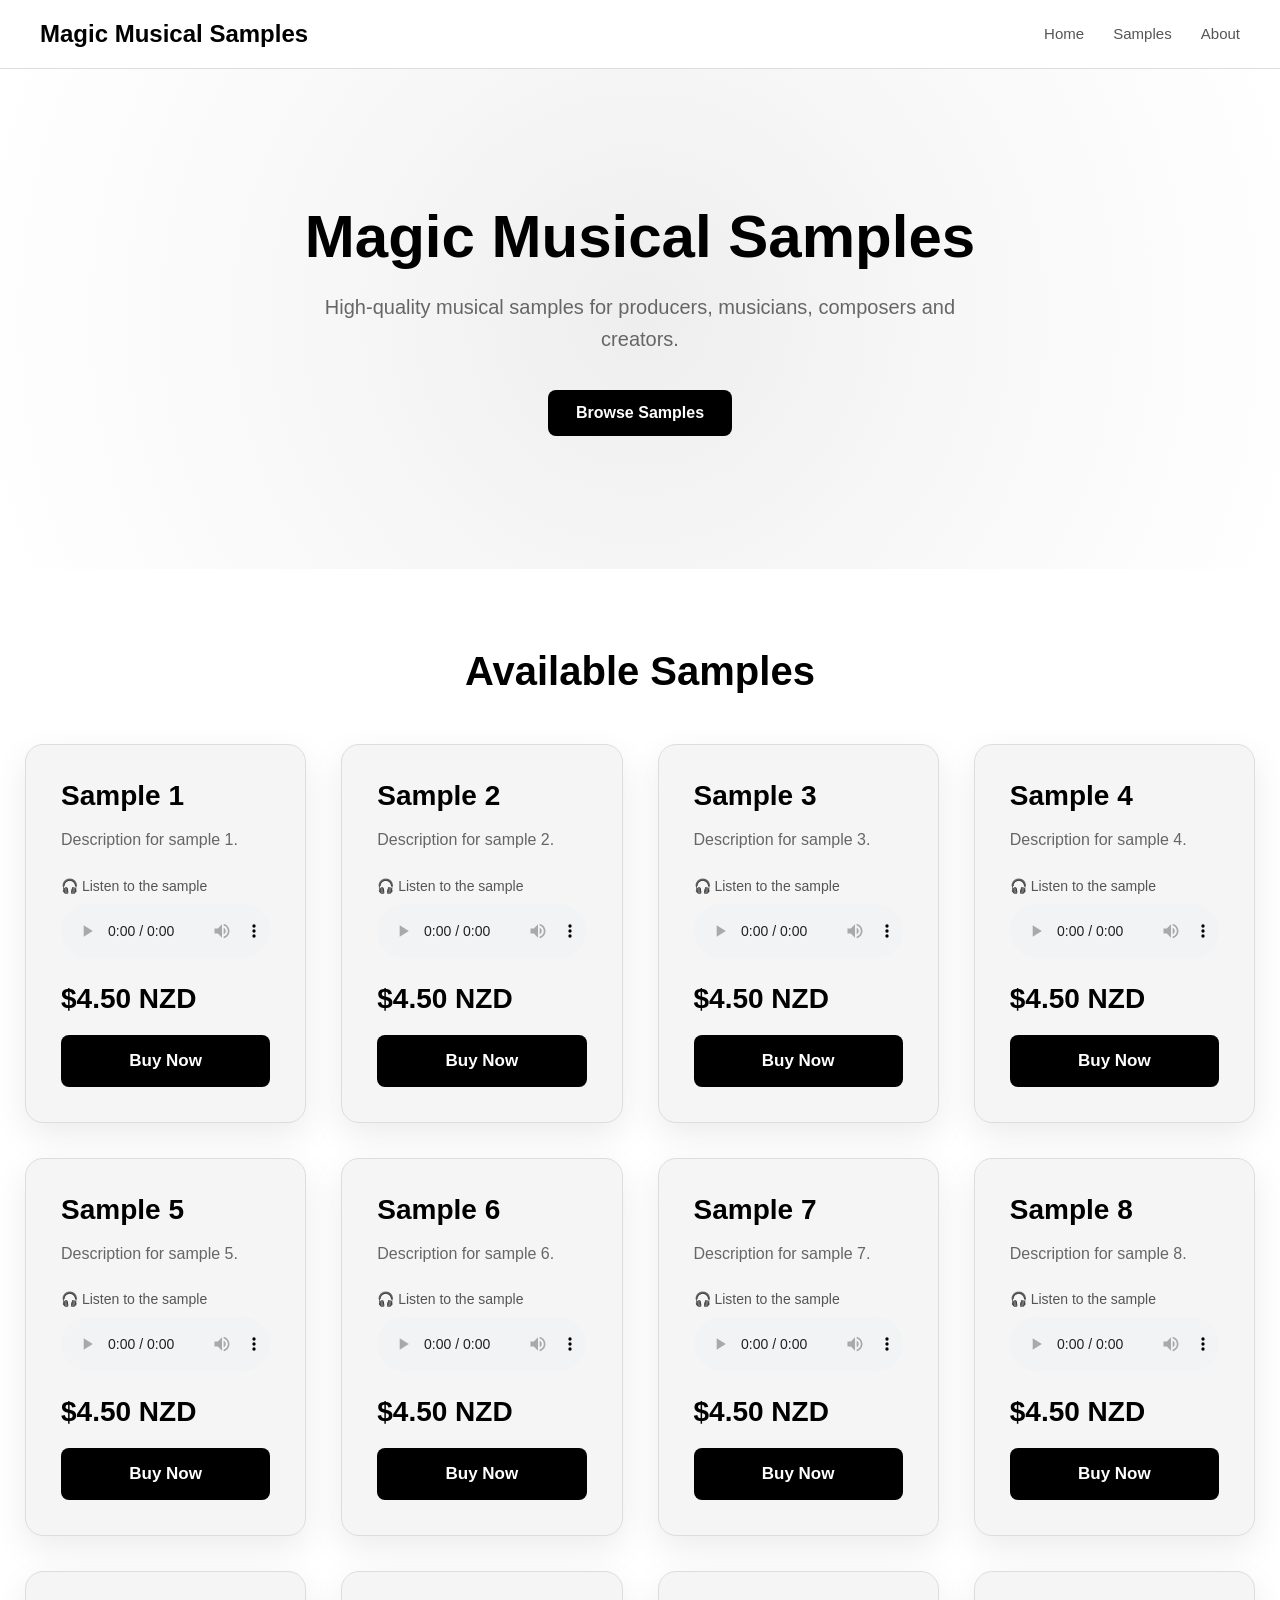
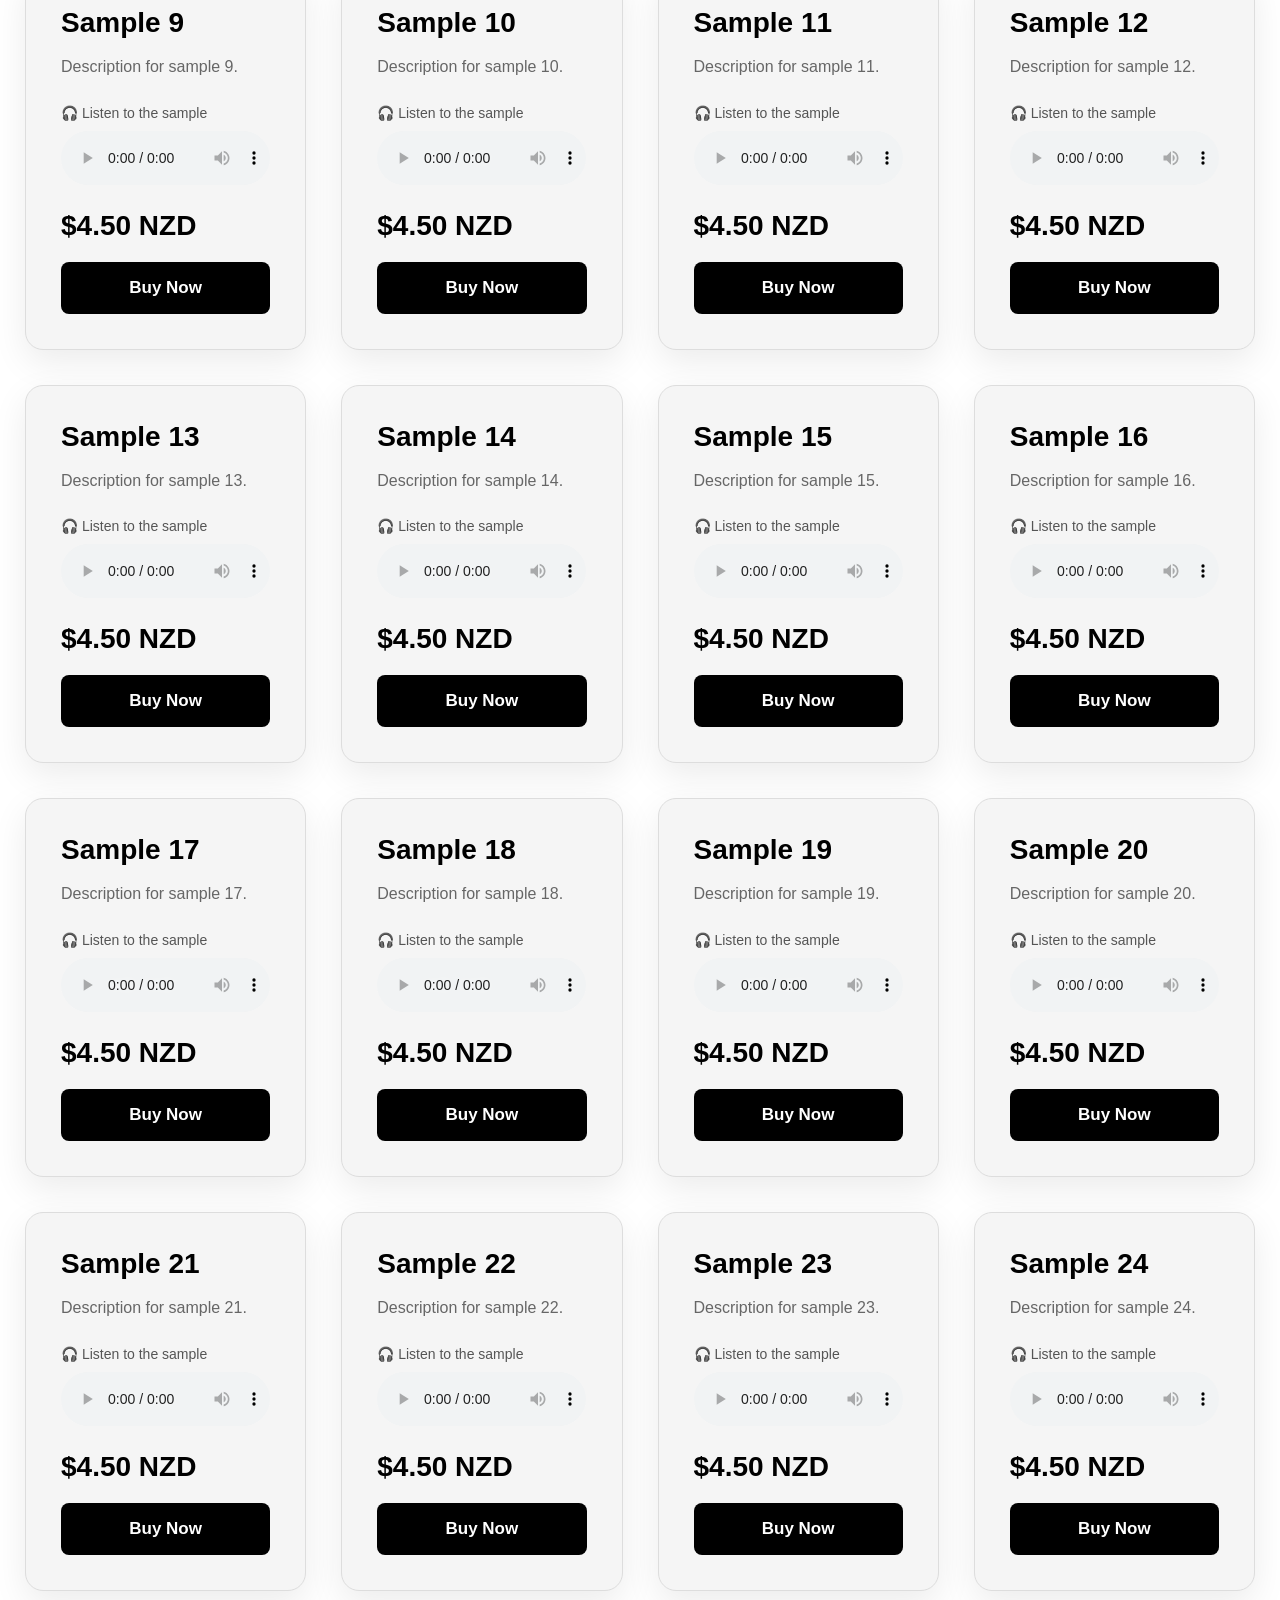
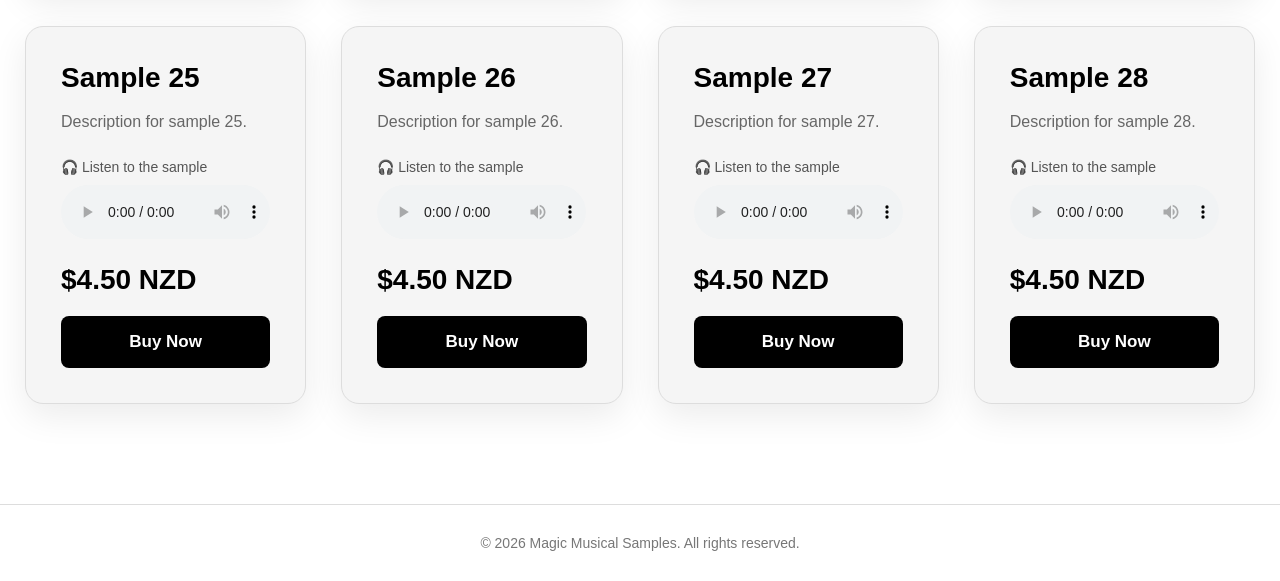
==== index.html @ 2b88dfd2 "Update index.html" ====
<!DOCTYPE html>
<html lang="en">

<head>

    <meta charset="UTF-8">

    <meta
        name="viewport"
        content="width=device-width, initial-scale=1.0"
    >

    <title>Magic Musical Samples</title>

    <link
        rel="stylesheet"
        href="style.css"
    >

</head>


<body>


    <!-- HEADER -->

    <header>

        <div class="logo">
            Magic Musical Samples
        </div>

        <nav>

            <a href="#home">
                Home
            </a>

            <a href="#samples">
                Samples
            </a>

            <a href="about.html">
                About
            </a>

        </nav>

    </header>



    <!-- HERO -->

    <section
        class="hero"
        id="home"
    >

        <h1>
            Magic Musical Samples
        </h1>

        <p>
            High-quality musical samples for producers,
            musicians, composers and creators.
        </p>

        <a
            href="#samples"
            class="browse-button"
        >
            Browse Samples
        </a>

    </section>



    <!-- PRODUCTS -->

    <section
        class="products-section"
        id="samples"
    >

        <h2>
            Available Samples
        </h2>


        <div class="product-grid">



            <!-- SAMPLE 1 -->

            <div class="product-card">

                <h3>
                    Sample 1
                </h3>

                <p class="product-description">
                    Description for sample 1.
                </p>

                <div class="audio-title">
                    🎧 Listen to the sample
                </div>

                <audio
                    controls
                    preload="metadata"
                >

                    <source
                        src="sample-01.mp3"
                        type="audio/mpeg"
                    >

                    Your browser does not support
                    audio playback.

                </audio>

                <div class="price">
                    $4.50 NZD
                </div>

                <a
                    class="buy-button"
                    href="YOUR-STRIPE-LINK-1"
                    target="_blank"
                    rel="noopener noreferrer"
                >
                    Buy Now
                </a>

            </div>



            <!-- SAMPLE 2 -->

            <div class="product-card">

                <h3>
                    Sample 2
                </h3>

                <p class="product-description">
                    Description for sample 2.
                </p>

                <div class="audio-title">
                    🎧 Listen to the sample
                </div>

                <audio controls preload="metadata">

                    <source
                        src="sample-02.mp3"
                        type="audio/mpeg"
                    >

                    Your browser does not support
                    audio playback.

                </audio>

                <div class="price">
                    $4.50 NZD
                </div>

                <a
                    class="buy-button"
                    href="YOUR-STRIPE-LINK-2"
                    target="_blank"
                    rel="noopener noreferrer"
                >
                    Buy Now
                </a>

            </div>



            <!-- SAMPLE 3 -->

            <div class="product-card">

                <h3>
                    Sample 3
                </h3>

                <p class="product-description">
                    Description for sample 3.
                </p>

                <div class="audio-title">
                    🎧 Listen to the sample
                </div>

                <audio controls preload="metadata">

                    <source
                        src="sample-03.mp3"
                        type="audio/mpeg"
                    >

                </audio>

                <div class="price">
                    $4.50 NZD
                </div>

                <a
                    class="buy-button"
                    href="YOUR-STRIPE-LINK-3"
                    target="_blank"
                    rel="noopener noreferrer"
                >
                    Buy Now
                </a>

            </div>



            <!-- SAMPLE 4 -->

            <div class="product-card">

                <h3>
                    Sample 4
                </h3>

                <p class="product-description">
                    Description for sample 4.
                </p>

                <div class="audio-title">
                    🎧 Listen to the sample
                </div>

                <audio controls preload="metadata">

                    <source
                        src="sample-04.mp3"
                        type="audio/mpeg"
                    >

                </audio>

                <div class="price">
                    $4.50 NZD
                </div>

                <a
                    class="buy-button"
                    href="YOUR-STRIPE-LINK-4"
                    target="_blank"
                    rel="noopener noreferrer"
                >
                    Buy Now
                </a>

            </div>



            <!-- SAMPLE 5 -->

            <div class="product-card">

                <h3>
                    Sample 5
                </h3>

                <p class="product-description">
                    Description for sample 5.
                </p>

                <div class="audio-title">
                    🎧 Listen to the sample
                </div>

                <audio controls preload="metadata">

                    <source
                        src="sample-05.mp3"
                        type="audio/mpeg"
                    >

                </audio>

                <div class="price">
                    $4.50 NZD
                </div>

                <a
                    class="buy-button"
                    href="YOUR-STRIPE-LINK-5"
                    target="_blank"
                    rel="noopener noreferrer"
                >
                    Buy Now
                </a>

            </div>



            <!-- SAMPLE 6 -->

            <div class="product-card">

                <h3>
                    Sample 6
                </h3>

                <p class="product-description">
                    Description for sample 6.
                </p>

                <div class="audio-title">
                    🎧 Listen to the sample
                </div>

                <audio controls preload="metadata">

                    <source
                        src="sample-06.mp3"
                        type="audio/mpeg"
                    >

                </audio>

                <div class="price">
                    $4.50 NZD
                </div>

                <a
                    class="buy-button"
                    href="YOUR-STRIPE-LINK-6"
                    target="_blank"
                    rel="noopener noreferrer"
                >
                    Buy Now
                </a>

            </div>



            <!-- SAMPLE 7 -->

            <div class="product-card">

                <h3>
                    Sample 7
                </h3>

                <p class="product-description">
                    Description for sample 7.
                </p>

                <div class="audio-title">
                    🎧 Listen to the sample
                </div>

                <audio controls preload="metadata">

                    <source
                        src="sample-07.mp3"
                        type="audio/mpeg"
                    >

                </audio>

                <div class="price">
                    $4.50 NZD
                </div>

                <a
                    class="buy-button"
                    href="YOUR-STRIPE-LINK-7"
                    target="_blank"
                    rel="noopener noreferrer"
                >
                    Buy Now
                </a>

            </div>



            <!-- SAMPLE 8 -->

            <div class="product-card">

                <h3>
                    Sample 8
                </h3>

                <p class="product-description">
                    Description for sample 8.
                </p>

                <div class="audio-title">
                    🎧 Listen to the sample
                </div>

                <audio controls preload="metadata">

                    <source
                        src="sample-08.mp3"
                        type="audio/mpeg"
                    >

                </audio>

                <div class="price">
                    $4.50 NZD
                </div>

                <a
                    class="buy-button"
                    href="YOUR-STRIPE-LINK-8"
                    target="_blank"
                    rel="noopener noreferrer"
                >
                    Buy Now
                </a>

            </div>



            <!-- SAMPLE 9 -->

            <div class="product-card">

                <h3>
                    Sample 9
                </h3>

                <p class="product-description">
                    Description for sample 9.
                </p>

                <div class="audio-title">
                    🎧 Listen to the sample
                </div>

                <audio controls preload="metadata">

                    <source
                        src="sample-09.mp3"
                        type="audio/mpeg"
                    >

                </audio>

                <div class="price">
                    $4.50 NZD
                </div>

                <a
                    class="buy-button"
                    href="YOUR-STRIPE-LINK-9"
                    target="_blank"
                    rel="noopener noreferrer"
                >
                    Buy Now
                </a>

            </div>



            <!-- SAMPLE 10 -->

            <div class="product-card">

                <h3>
                    Sample 10
                </h3>

                <p class="product-description">
                    Description for sample 10.
                </p>

                <div class="audio-title">
                    🎧 Listen to the sample
                </div>

                <audio controls preload="metadata">

                    <source
                        src="sample-10.mp3"
                        type="audio/mpeg"
                    >

                </audio>

                <div class="price">
                    $4.50 NZD
                </div>

                <a
                    class="buy-button"
                    href="YOUR-STRIPE-LINK-10"
                    target="_blank"
                    rel="noopener noreferrer"
                >
                    Buy Now
                </a>

            </div>



            <!-- SAMPLE 11 -->

            <div class="product-card">

                <h3>
                    Sample 11
                </h3>

                <p class="product-description">
                    Description for sample 11.
                </p>

                <div class="audio-title">
                    🎧 Listen to the sample
                </div>

                <audio controls preload="metadata">

                    <source
                        src="sample-11.mp3"
                        type="audio/mpeg"
                    >

                </audio>

                <div class="price">
                    $4.50 NZD
                </div>

                <a
                    class="buy-button"
                    href="YOUR-STRIPE-LINK-11"
                    target="_blank"
                    rel="noopener noreferrer"
                >
                    Buy Now
                </a>

            </div>



            <!-- SAMPLE 12 -->

            <div class="product-card">

                <h3>
                    Sample 12
                </h3>

                <p class="product-description">
                    Description for sample 12.
                </p>

                <div class="audio-title">
                    🎧 Listen to the sample
                </div>

                <audio controls preload="metadata">

                    <source
                        src="sample-12.mp3"
                        type="audio/mpeg"
                    >

                </audio>

                <div class="price">
                    $4.50 NZD
                </div>

                <a
                    class="buy-button"
                    href="YOUR-STRIPE-LINK-12"
                    target="_blank"
                    rel="noopener noreferrer"
                >
                    Buy Now
                </a>

            </div>



            <!-- SAMPLE 13 -->

            <div class="product-card">

                <h3>
                    Sample 13
                </h3>

                <p class="product-description">
                    Description for sample 13.
                </p>

                <div class="audio-title">
                    🎧 Listen to the sample
                </div>

                <audio controls preload="metadata">

                    <source
                        src="sample-13.mp3"
                        type="audio/mpeg"
                    >

                </audio>

                <div class="price">
                    $4.50 NZD
                </div>

                <a
                    class="buy-button"
                    href="YOUR-STRIPE-LINK-13"
                    target="_blank"
                    rel="noopener noreferrer"
                >
                    Buy Now
                </a>

            </div>



            <!-- SAMPLE 14 -->

            <div class="product-card">

                <h3>
                    Sample 14
                </h3>

                <p class="product-description">
                    Description for sample 14.
                </p>

                <div class="audio-title">
                    🎧 Listen to the sample
                </div>

                <audio controls preload="metadata">

                    <source
                        src="sample-14.mp3"
                        type="audio/mpeg"
                    >

                </audio>

                <div class="price">
                    $4.50 NZD
                </div>

                <a
                    class="buy-button"
                    href="YOUR-STRIPE-LINK-14"
                    target="_blank"
                    rel="noopener noreferrer"
                >
                    Buy Now
                </a>

            </div>



            <!-- SAMPLE 15 -->

            <div class="product-card">

                <h3>
                    Sample 15
                </h3>

                <p class="product-description">
                    Description for sample 15.
                </p>

                <div class="audio-title">
                    🎧 Listen to the sample
                </div>

                <audio controls preload="metadata">

                    <source
                        src="sample-15.mp3"
                        type="audio/mpeg"
                    >

                </audio>

                <div class="price">
                    $4.50 NZD
                </div>

                <a
                    class="buy-button"
                    href="YOUR-STRIPE-LINK-15"
                    target="_blank"
                    rel="noopener noreferrer"
                >
                    Buy Now
                </a>

            </div>



            <!-- SAMPLE 16 -->

            <div class="product-card">

                <h3>
                    Sample 16
                </h3>

                <p class="product-description">
                    Description for sample 16.
                </p>

                <div class="audio-title">
                    🎧 Listen to the sample
                </div>

                <audio controls preload="metadata">

                    <source
                        src="sample-16.mp3"
                        type="audio/mpeg"
                    >

                </audio>

                <div class="price">
                    $4.50 NZD
                </div>

                <a
                    class="buy-button"
                    href="YOUR-STRIPE-LINK-16"
                    target="_blank"
                    rel="noopener noreferrer"
                >
                    Buy Now
                </a>

            </div>



            <!-- SAMPLE 17 -->

            <div class="product-card">

                <h3>
                    Sample 17
                </h3>

                <p class="product-description">
                    Description for sample 17.
                </p>

                <div class="audio-title">
                    🎧 Listen to the sample
                </div>

                <audio controls preload="metadata">

                    <source
                        src="sample-17.mp3"
                        type="audio/mpeg"
                    >

                </audio>

                <div class="price">
                    $4.50 NZD
                </div>

                <a
                    class="buy-button"
                    href="YOUR-STRIPE-LINK-17"
                    target="_blank"
                    rel="noopener noreferrer"
                >
                    Buy Now
                </a>

            </div>



            <!-- SAMPLE 18 -->

            <div class="product-card">

                <h3>
                    Sample 18
                </h3>

                <p class="product-description">
                    Description for sample 18.
                </p>

                <div class="audio-title">
                    🎧 Listen to the sample
                </div>

                <audio controls preload="metadata">

                    <source
                        src="sample-18.mp3"
                        type="audio/mpeg"
                    >

                </audio>

                <div class="price">
                    $4.50 NZD
                </div>

                <a
                    class="buy-button"
                    href="YOUR-STRIPE-LINK-18"
                    target="_blank"
                    rel="noopener noreferrer"
                >
                    Buy Now
                </a>

            </div>



            <!-- SAMPLE 19 -->

            <div class="product-card">

                <h3>
                    Sample 19
                </h3>

                <p class="product-description">
                    Description for sample 19.
                </p>

                <div class="audio-title">
                    🎧 Listen to the sample
                </div>

                <audio controls preload="metadata">

                    <source
                        src="sample-19.mp3"
                        type="audio/mpeg"
                    >

                </audio>

                <div class="price">
                    $4.50 NZD
                </div>

                <a
                    class="buy-button"
                    href="YOUR-STRIPE-LINK-19"
                    target="_blank"
                    rel="noopener noreferrer"
                >
                    Buy Now
                </a>

            </div>



            <!-- SAMPLE 20 -->

            <div class="product-card">

                <h3>
                    Sample 20
                </h3>

                <p class="product-description">
                    Description for sample 20.
                </p>

                <div class="audio-title">
                    🎧 Listen to the sample
                </div>

                <audio controls preload="metadata">

                    <source
                        src="sample-20.mp3"
                        type="audio/mpeg"
                    >

                </audio>

                <div class="price">
                    $4.50 NZD
                </div>

                <a
                    class="buy-button"
                    href="YOUR-STRIPE-LINK-20"
                    target="_blank"
                    rel="noopener noreferrer"
                >
                    Buy Now
                </a>

            </div>



            <!-- SAMPLE 21 -->

            <div class="product-card">

                <h3>
                    Sample 21
                </h3>

                <p class="product-description">
                    Description for sample 21.
                </p>

                <div class="audio-title">
                    🎧 Listen to the sample
                </div>

                <audio controls preload="metadata">

                    <source
                        src="sample-21.mp3"
                        type="audio/mpeg"
                    >

                </audio>

                <div class="price">
                    $4.50 NZD
                </div>

                <a
                    class="buy-button"
                    href="YOUR-STRIPE-LINK-21"
                    target="_blank"
                    rel="noopener noreferrer"
                >
                    Buy Now
                </a>

            </div>



            <!-- SAMPLE 22 -->

            <div class="product-card">

                <h3>
                    Sample 22
                </h3>

                <p class="product-description">
                    Description for sample 22.
                </p>

                <div class="audio-title">
                    🎧 Listen to the sample
                </div>

                <audio controls preload="metadata">

                    <source
                        src="sample-22.mp3"
                        type="audio/mpeg"
                    >

                </audio>

                <div class="price">
                    $4.50 NZD
                </div>

                <a
                    class="buy-button"
                    href="YOUR-STRIPE-LINK-22"
                    target="_blank"
                    rel="noopener noreferrer"
                >
                    Buy Now
                </a>

            </div>



            <!-- SAMPLE 23 -->

            <div class="product-card">

                <h3>
                    Sample 23
                </h3>

                <p class="product-description">
                    Description for sample 23.
                </p>

                <div class="audio-title">
                    🎧 Listen to the sample
                </div>

                <audio controls preload="metadata">

                    <source
                        src="sample-23.mp3"
                        type="audio/mpeg"
                    >

                </audio>

                <div class="price">
                    $4.50 NZD
                </div>

                <a
                    class="buy-button"
                    href="YOUR-STRIPE-LINK-23"
                    target="_blank"
                    rel="noopener noreferrer"
                >
                    Buy Now
                </a>

            </div>



            <!-- SAMPLE 24 -->

            <div class="product-card">

                <h3>
                    Sample 24
                </h3>

                <p class="product-description">
                    Description for sample 24.
                </p>

                <div class="audio-title">
                    🎧 Listen to the sample
                </div>

                <audio controls preload="metadata">

                    <source
                        src="sample-24.mp3"
                        type="audio/mpeg"
                    >

                </audio>

                <div class="price">
                    $4.50 NZD
                </div>

                <a
                    class="buy-button"
                    href="YOUR-STRIPE-LINK-24"
                    target="_blank"
                    rel="noopener noreferrer"
                >
                    Buy Now
                </a>

            </div>



            <!-- SAMPLE 25 -->

            <div class="product-card">

                <h3>
                    Sample 25
                </h3>

                <p class="product-description">
                    Description for sample 25.
                </p>

                <div class="audio-title">
                    🎧 Listen to the sample
                </div>

                <audio controls preload="metadata">

                    <source
                        src="sample-25.mp3"
                        type="audio/mpeg"
                    >

                </audio>

                <div class="price">
                    $4.50 NZD
                </div>

                <a
                    class="buy-button"
                    href="YOUR-STRIPE-LINK-25"
                    target="_blank"
                    rel="noopener noreferrer"
                >
                    Buy Now
                </a>

            </div>



            <!-- SAMPLE 26 -->

            <div class="product-card">

                <h3>
                    Sample 26
                </h3>

                <p class="product-description">
                    Description for sample 26.
                </p>

                <div class="audio-title">
                    🎧 Listen to the sample
                </div>

                <audio controls preload="metadata">

                    <source
                        src="sample-26.mp3"
                        type="audio/mpeg"
                    >

                </audio>

                <div class="price">
                    $4.50 NZD
                </div>

                <a
                    class="buy-button"
                    href="YOUR-STRIPE-LINK-26"
                    target="_blank"
                    rel="noopener noreferrer"
                >
                    Buy Now
                </a>

            </div>



            <!-- SAMPLE 27 -->

            <div class="product-card">

                <h3>
                    Sample 27
                </h3>

                <p class="product-description">
                    Description for sample 27.
                </p>

                <div class="audio-title">
                    🎧 Listen to the sample
                </div>

                <audio controls preload="metadata">

                    <source
                        src="sample-27.mp3"
                        type="audio/mpeg"
                    >

                </audio>

                <div class="price">
                    $4.50 NZD
                </div>

                <a
                    class="buy-button"
                    href="YOUR-STRIPE-LINK-27"
                    target="_blank"
                    rel="noopener noreferrer"
                >
                    Buy Now
                </a>

            </div>



            <!-- SAMPLE 28 -->

            <div class="product-card">

                <h3>
                    Sample 28
                </h3>

                <p class="product-description">
                    Description for sample 28.
                </p>

                <div class="audio-title">
                    🎧 Listen to the sample
                </div>

                <audio controls preload="metadata">

                    <source
                        src="sample-28.mp3"
                        type="audio/mpeg"
                    >

                </audio>

                <div class="price">
                    $4.50 NZD
                </div>

                <a
                    class="buy-button"
                    href="YOUR-STRIPE-LINK-28"
                    target="_blank"
                    rel="noopener noreferrer"
                >
                    Buy Now
                </a>

            </div>


        </div>

    </section>



    <!-- FOOTER -->

    <footer>

        © 2026 Magic Musical Samples.
        All rights reserved.

    </footer>


</body>

</html>
---- style.css ----
* {
    box-sizing: border-box;
    margin: 0;
    padding: 0;
}

html {
    scroll-behavior: smooth;
}

body {
    font-family: Arial, Helvetica, sans-serif;
    background: #ffffff;
    color: #000000;
    min-height: 100vh;

    opacity: 0;
    animation: pageFadeIn 3s ease-in-out forwards;
}

@keyframes pageFadeIn {
    from {
        opacity: 0;
    }

    to {
        opacity: 1;
    }
}


/* HEADER */

header {
    width: 100%;

    background: #ffffff;

    border-bottom: 1px solid #dddddd;

    padding: 20px 40px;

    display: flex;

    justify-content: space-between;

    align-items: center;

    position: sticky;

    top: 0;

    z-index: 1000;
}

.logo {
    font-size: 24px;

    font-weight: bold;

    color: #000000;
}

nav a {
    color: #555555;

    text-decoration: none;

    margin-left: 25px;

    font-size: 15px;

    transition: 0.2s;
}

nav a:hover {
    color: #000000;
}


/* HERO */

.hero {
    min-height: 500px;

    display: flex;

    flex-direction: column;

    justify-content: center;

    align-items: center;

    text-align: center;

    padding: 80px 20px;

    background:
        radial-gradient(
            circle at center,
            #eeeeee 0%,
            #f7f7f7 45%,
            #ffffff 100%
        );
}

.hero h1 {
    font-size: 60px;

    margin-bottom: 20px;

    color: #000000;
}

.hero p {
    max-width: 650px;

    color: #666666;

    font-size: 20px;

    line-height: 1.6;
}

.browse-button {
    margin-top: 35px;

    padding: 14px 28px;

    background: #000000;

    color: #ffffff;

    border-radius: 8px;

    text-decoration: none;

    font-weight: bold;

    transition: 0.2s;
}

.browse-button:hover {
    transform: translateY(-2px);

    background: #333333;
}


/* PRODUCTS */

.products-section {

    width: 100%;

    max-width: 1800px;

    margin: auto;

    padding: 80px 25px 100px;

    background: #ffffff;
}

.products-section h2 {

    text-align: center;

    font-size: 40px;

    margin-bottom: 50px;

    color: #000000;
}


/* 4 LARGE COLUMNS */

.product-grid {

    display: grid;

    grid-template-columns:
        repeat(4, minmax(0, 1fr));

    gap: 35px;

    width: 100%;
}


/* PRODUCT CARD */

.product-card {

    width: 100%;

    min-width: 0;

    background: #f5f5f5;

    border: 1px solid #dddddd;

    border-radius: 18px;

    padding: 35px;

    box-shadow:
        0 12px 35px rgba(0, 0, 0, 0.08);

    display: flex;

    flex-direction: column;
}

.product-card h3 {

    font-size: 28px;

    margin-bottom: 15px;

    color: #000000;
}

.product-description {

    color: #666666;

    line-height: 1.6;

    margin-bottom: 25px;

    font-size: 16px;
}


/* AUDIO */

.audio-title {

    font-size: 14px;

    color: #555555;

    margin-bottom: 10px;
}

audio {

    width: 100%;

    margin-bottom: 25px;
}


/* PRICE */

.price {

    font-size: 28px;

    font-weight: bold;

    margin-bottom: 20px;

    color: #000000;
}


/* BUY BUTTON */

.buy-button {

    display: block;

    width: 100%;

    padding: 16px;

    background: #000000;

    color: #ffffff;

    text-align: center;

    text-decoration: none;

    border-radius: 8px;

    font-weight: bold;

    font-size: 17px;

    transition: 0.2s;
}

.buy-button:hover {

    background: #333333;

    transform: translateY(-2px);
}


/* FOOTER */

footer {

    border-top: 1px solid #dddddd;

    padding: 30px;

    text-align: center;

    color: #777777;

    font-size: 14px;

    background: #ffffff;
}


/* TABLET */

@media (max-width: 1100px) {

    .product-grid {

        grid-template-columns:
            repeat(2, minmax(0, 1fr));

    }

}


/* PHONE */

@media (max-width: 650px) {

    header {

        padding: 18px 20px;

        flex-direction: column;

        gap: 12px;
    }

    nav a {

        margin-left: 10px;

        margin-right: 10px;
    }

    .hero h1 {

        font-size: 42px;
    }

    .hero p {

        font-size: 17px;
    }

    .products-section {

        padding: 60px 15px 80px;
    }

    .products-section h2 {

        font-size: 32px;
    }

    .product-grid {

        grid-template-columns: 1fr;

        gap: 25px;
    }

    .product-card {

        padding: 25px;
    }

}
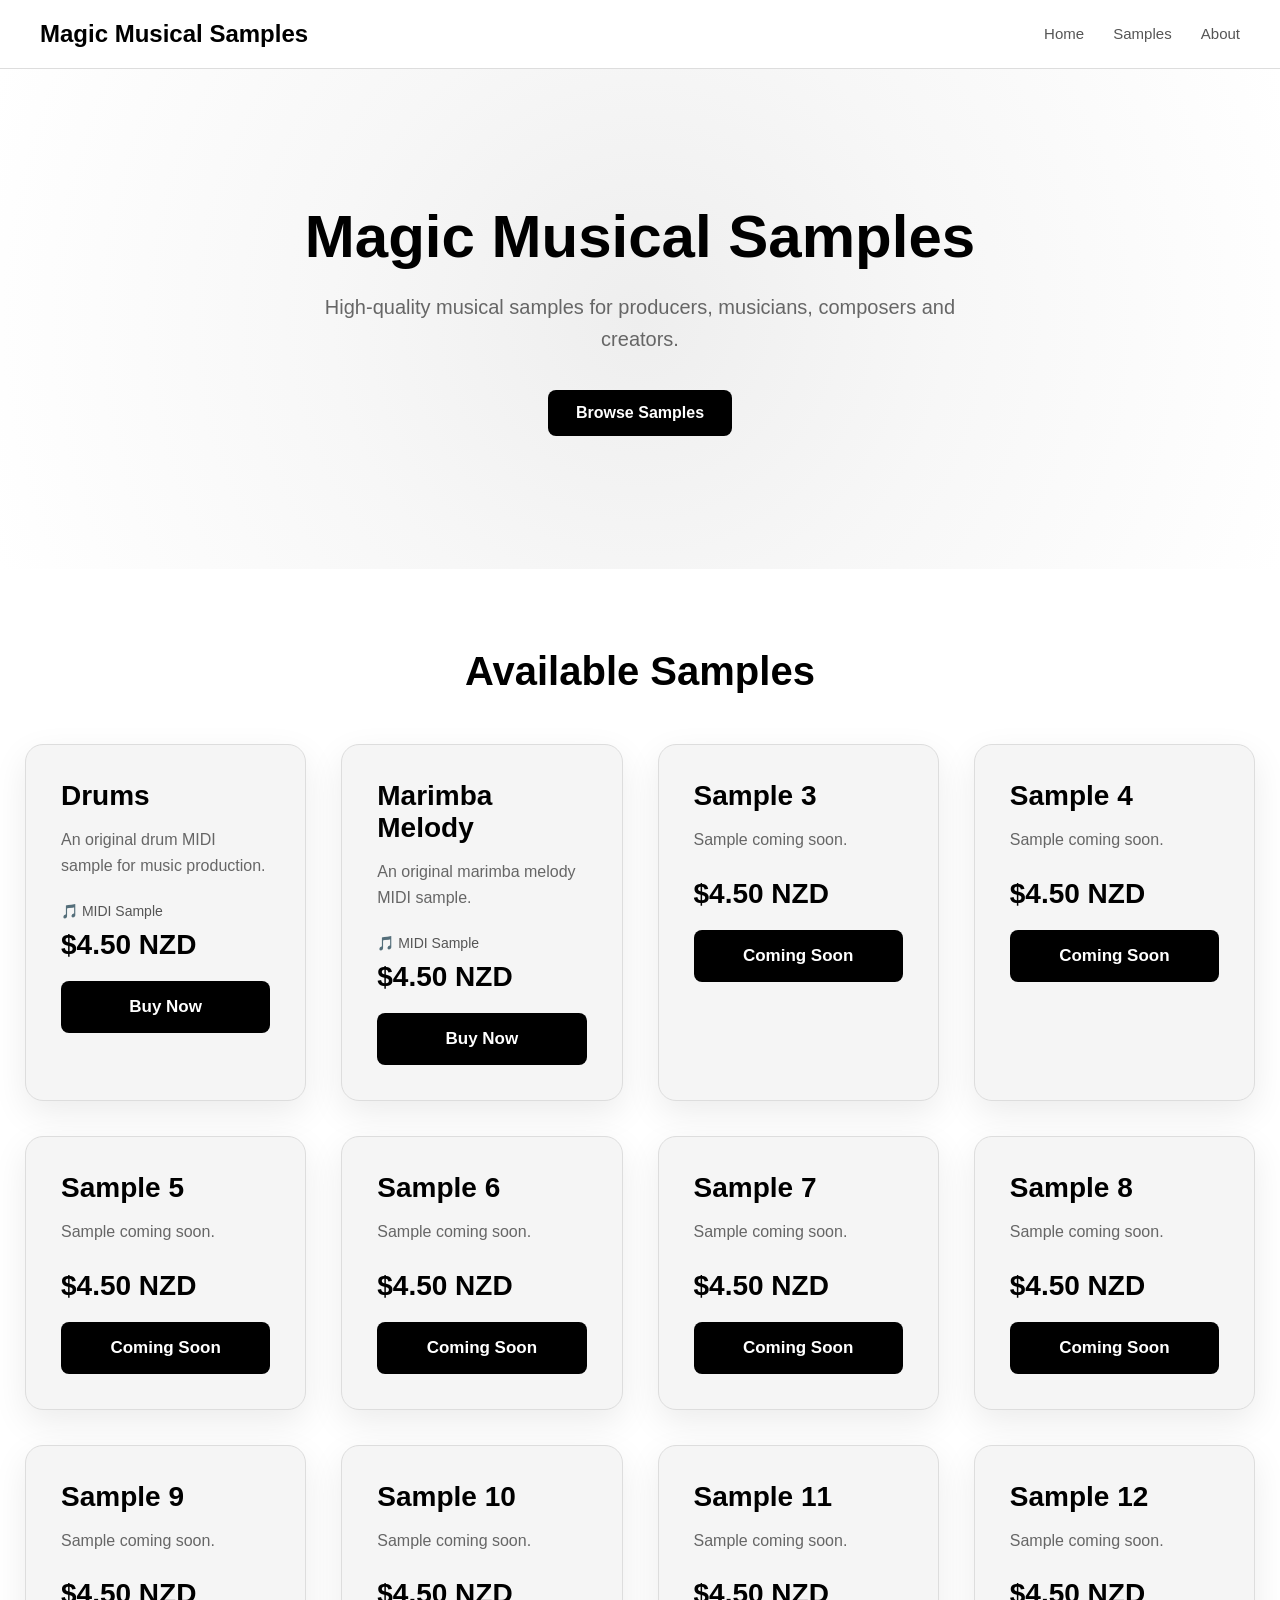
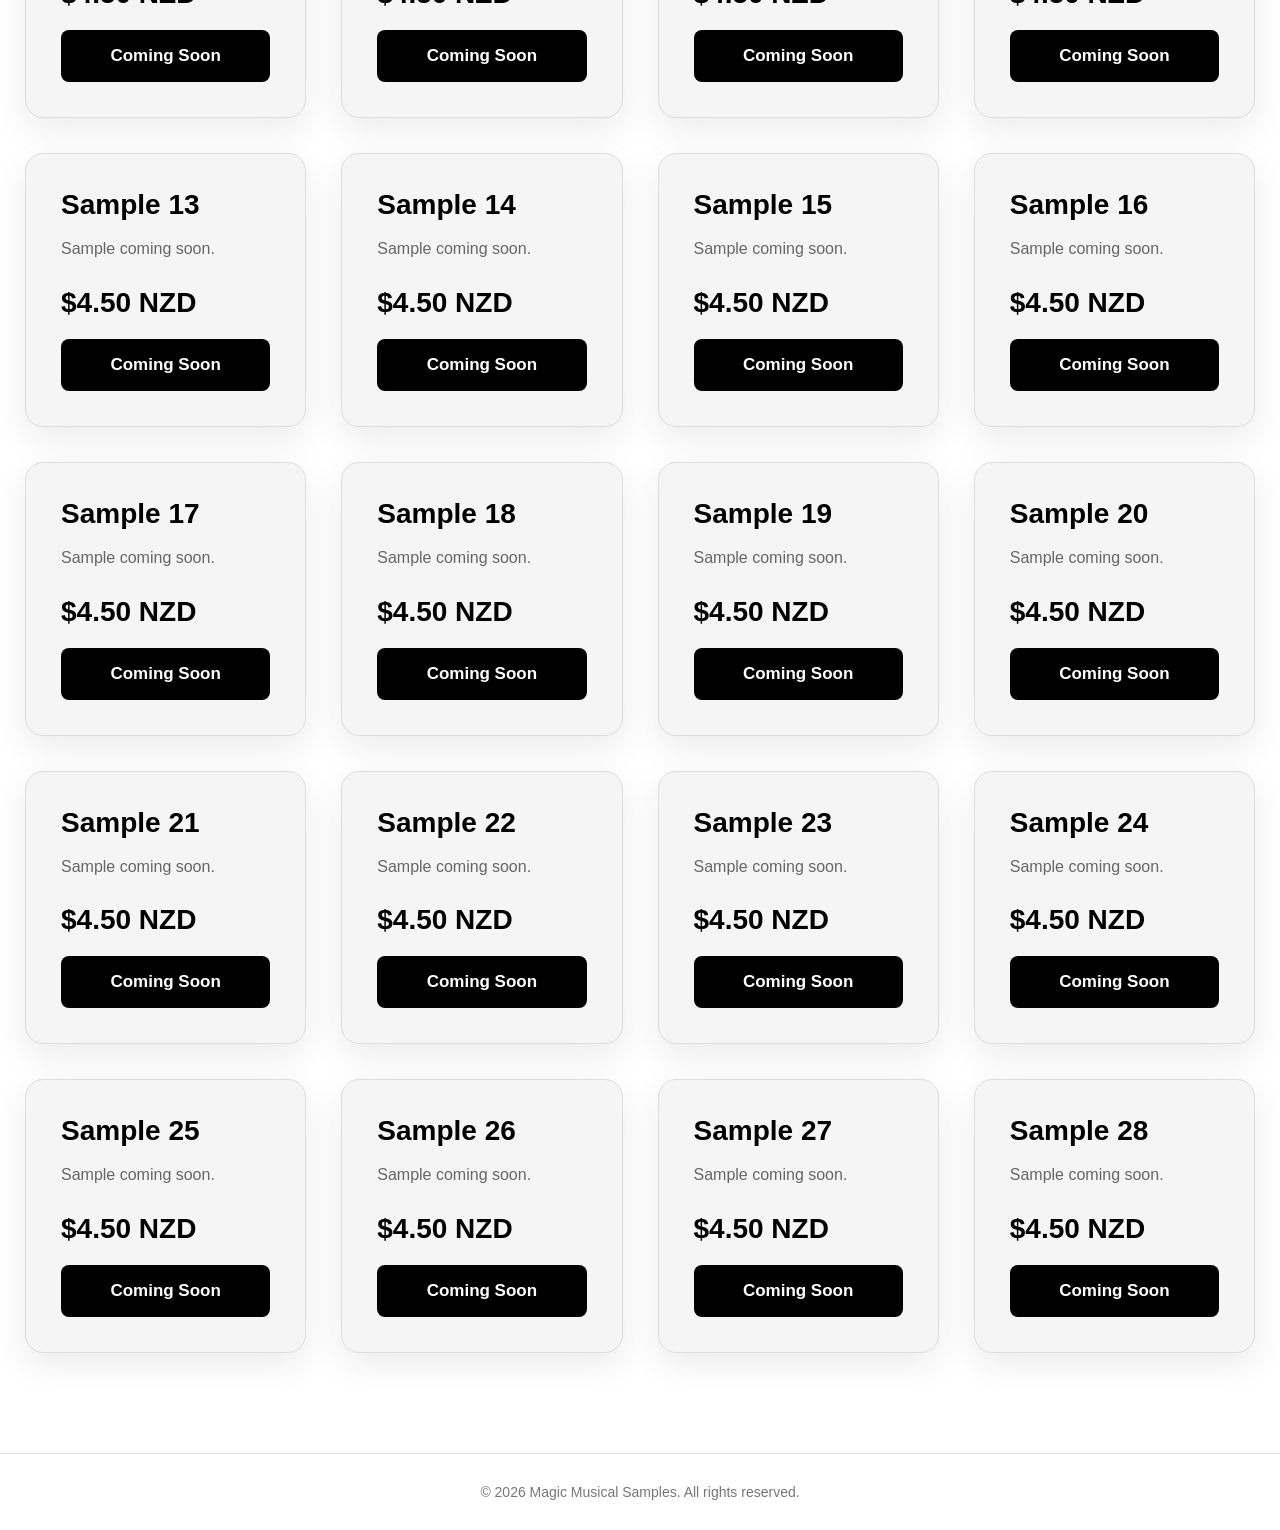
==== commit e13192fe: "Update index.html" ====
--- a/index.html
+++ b/index.html
@@ -99,31 +99,17 @@
             <div class="product-card">
 
                 <h3>
-                    Sample 1
+                    Drums
                 </h3>
 
                 <p class="product-description">
-                    Description for sample 1.
+                    An original drum MIDI sample
+                    for music production.
                 </p>
 
                 <div class="audio-title">
-                    🎧 Listen to the sample
+                    🎵 MIDI Sample
                 </div>
-
-                <audio
-                    controls
-                    preload="metadata"
-                >
-
-                    <source
-                        src="sample-01.mp3"
-                        type="audio/mpeg"
-                    >
-
-                    Your browser does not support
-                    audio playback.
-
-                </audio>
 
                 <div class="price">
                     $4.50 NZD
@@ -147,28 +133,17 @@
             <div class="product-card">
 
                 <h3>
-                    Sample 2
+                    Marimba Melody
                 </h3>
 
                 <p class="product-description">
-                    Description for sample 2.
+                    An original marimba melody
+                    MIDI sample.
                 </p>
 
                 <div class="audio-title">
-                    🎧 Listen to the sample
+                    🎵 MIDI Sample
                 </div>
-
-                <audio controls preload="metadata">
-
-                    <source
-                        src="sample-02.mp3"
-                        type="audio/mpeg"
-                    >
-
-                    Your browser does not support
-                    audio playback.
-
-                </audio>
 
                 <div class="price">
                     $4.50 NZD
@@ -190,41 +165,14 @@
             <!-- SAMPLE 3 -->
 
             <div class="product-card">
-
-                <h3>
-                    Sample 3
-                </h3>
-
-                <p class="product-description">
-                    Description for sample 3.
-                </p>
-
-                <div class="audio-title">
-                    🎧 Listen to the sample
-                </div>
-
-                <audio controls preload="metadata">
-
-                    <source
-                        src="sample-03.mp3"
-                        type="audio/mpeg"
-                    >
-
-                </audio>
-
-                <div class="price">
-                    $4.50 NZD
-                </div>
-
-                <a
-                    class="buy-button"
-                    href="YOUR-STRIPE-LINK-3"
-                    target="_blank"
-                    rel="noopener noreferrer"
-                >
-                    Buy Now
-                </a>
-
+                <h3>Sample 3</h3>
+                <p class="product-description">
+                    Sample coming soon.
+                </p>
+                <div class="price">$4.50 NZD</div>
+                <a class="buy-button" href="#">
+                    Coming Soon
+                </a>
             </div>
 
 
@@ -232,41 +180,14 @@
             <!-- SAMPLE 4 -->
 
             <div class="product-card">
-
-                <h3>
-                    Sample 4
-                </h3>
-
-                <p class="product-description">
-                    Description for sample 4.
-                </p>
-
-                <div class="audio-title">
-                    🎧 Listen to the sample
-                </div>
-
-                <audio controls preload="metadata">
-
-                    <source
-                        src="sample-04.mp3"
-                        type="audio/mpeg"
-                    >
-
-                </audio>
-
-                <div class="price">
-                    $4.50 NZD
-                </div>
-
-                <a
-                    class="buy-button"
-                    href="YOUR-STRIPE-LINK-4"
-                    target="_blank"
-                    rel="noopener noreferrer"
-                >
-                    Buy Now
-                </a>
-
+                <h3>Sample 4</h3>
+                <p class="product-description">
+                    Sample coming soon.
+                </p>
+                <div class="price">$4.50 NZD</div>
+                <a class="buy-button" href="#">
+                    Coming Soon
+                </a>
             </div>
 
 
@@ -274,41 +195,14 @@
             <!-- SAMPLE 5 -->
 
             <div class="product-card">
-
-                <h3>
-                    Sample 5
-                </h3>
-
-                <p class="product-description">
-                    Description for sample 5.
-                </p>
-
-                <div class="audio-title">
-                    🎧 Listen to the sample
-                </div>
-
-                <audio controls preload="metadata">
-
-                    <source
-                        src="sample-05.mp3"
-                        type="audio/mpeg"
-                    >
-
-                </audio>
-
-                <div class="price">
-                    $4.50 NZD
-                </div>
-
-                <a
-                    class="buy-button"
-                    href="YOUR-STRIPE-LINK-5"
-                    target="_blank"
-                    rel="noopener noreferrer"
-                >
-                    Buy Now
-                </a>
-
+                <h3>Sample 5</h3>
+                <p class="product-description">
+                    Sample coming soon.
+                </p>
+                <div class="price">$4.50 NZD</div>
+                <a class="buy-button" href="#">
+                    Coming Soon
+                </a>
             </div>
 
 
@@ -316,41 +210,14 @@
             <!-- SAMPLE 6 -->
 
             <div class="product-card">
-
-                <h3>
-                    Sample 6
-                </h3>
-
-                <p class="product-description">
-                    Description for sample 6.
-                </p>
-
-                <div class="audio-title">
-                    🎧 Listen to the sample
-                </div>
-
-                <audio controls preload="metadata">
-
-                    <source
-                        src="sample-06.mp3"
-                        type="audio/mpeg"
-                    >
-
-                </audio>
-
-                <div class="price">
-                    $4.50 NZD
-                </div>
-
-                <a
-                    class="buy-button"
-                    href="YOUR-STRIPE-LINK-6"
-                    target="_blank"
-                    rel="noopener noreferrer"
-                >
-                    Buy Now
-                </a>
-
+                <h3>Sample 6</h3>
+                <p class="product-description">
+                    Sample coming soon.
+                </p>
+                <div class="price">$4.50 NZD</div>
+                <a class="buy-button" href="#">
+                    Coming Soon
+                </a>
             </div>
 
 
@@ -358,41 +225,14 @@
             <!-- SAMPLE 7 -->
 
             <div class="product-card">
-
-                <h3>
-                    Sample 7
-                </h3>
-
-                <p class="product-description">
-                    Description for sample 7.
-                </p>
-
-                <div class="audio-title">
-                    🎧 Listen to the sample
-                </div>
-
-                <audio controls preload="metadata">
-
-                    <source
-                        src="sample-07.mp3"
-                        type="audio/mpeg"
-                    >
-
-                </audio>
-
-                <div class="price">
-                    $4.50 NZD
-                </div>
-
-                <a
-                    class="buy-button"
-                    href="YOUR-STRIPE-LINK-7"
-                    target="_blank"
-                    rel="noopener noreferrer"
-                >
-                    Buy Now
-                </a>
-
+                <h3>Sample 7</h3>
+                <p class="product-description">
+                    Sample coming soon.
+                </p>
+                <div class="price">$4.50 NZD</div>
+                <a class="buy-button" href="#">
+                    Coming Soon
+                </a>
             </div>
 
 
@@ -400,41 +240,14 @@
             <!-- SAMPLE 8 -->
 
             <div class="product-card">
-
-                <h3>
-                    Sample 8
-                </h3>
-
-                <p class="product-description">
-                    Description for sample 8.
-                </p>
-
-                <div class="audio-title">
-                    🎧 Listen to the sample
-                </div>
-
-                <audio controls preload="metadata">
-
-                    <source
-                        src="sample-08.mp3"
-                        type="audio/mpeg"
-                    >
-
-                </audio>
-
-                <div class="price">
-                    $4.50 NZD
-                </div>
-
-                <a
-                    class="buy-button"
-                    href="YOUR-STRIPE-LINK-8"
-                    target="_blank"
-                    rel="noopener noreferrer"
-                >
-                    Buy Now
-                </a>
-
+                <h3>Sample 8</h3>
+                <p class="product-description">
+                    Sample coming soon.
+                </p>
+                <div class="price">$4.50 NZD</div>
+                <a class="buy-button" href="#">
+                    Coming Soon
+                </a>
             </div>
 
 
@@ -442,41 +255,14 @@
             <!-- SAMPLE 9 -->
 
             <div class="product-card">
-
-                <h3>
-                    Sample 9
-                </h3>
-
-                <p class="product-description">
-                    Description for sample 9.
-                </p>
-
-                <div class="audio-title">
-                    🎧 Listen to the sample
-                </div>
-
-                <audio controls preload="metadata">
-
-                    <source
-                        src="sample-09.mp3"
-                        type="audio/mpeg"
-                    >
-
-                </audio>
-
-                <div class="price">
-                    $4.50 NZD
-                </div>
-
-                <a
-                    class="buy-button"
-                    href="YOUR-STRIPE-LINK-9"
-                    target="_blank"
-                    rel="noopener noreferrer"
-                >
-                    Buy Now
-                </a>
-
+                <h3>Sample 9</h3>
+                <p class="product-description">
+                    Sample coming soon.
+                </p>
+                <div class="price">$4.50 NZD</div>
+                <a class="buy-button" href="#">
+                    Coming Soon
+                </a>
             </div>
 
 
@@ -484,41 +270,14 @@
             <!-- SAMPLE 10 -->
 
             <div class="product-card">
-
-                <h3>
-                    Sample 10
-                </h3>
-
-                <p class="product-description">
-                    Description for sample 10.
-                </p>
-
-                <div class="audio-title">
-                    🎧 Listen to the sample
-                </div>
-
-                <audio controls preload="metadata">
-
-                    <source
-                        src="sample-10.mp3"
-                        type="audio/mpeg"
-                    >
-
-                </audio>
-
-                <div class="price">
-                    $4.50 NZD
-                </div>
-
-                <a
-                    class="buy-button"
-                    href="YOUR-STRIPE-LINK-10"
-                    target="_blank"
-                    rel="noopener noreferrer"
-                >
-                    Buy Now
-                </a>
-
+                <h3>Sample 10</h3>
+                <p class="product-description">
+                    Sample coming soon.
+                </p>
+                <div class="price">$4.50 NZD</div>
+                <a class="buy-button" href="#">
+                    Coming Soon
+                </a>
             </div>
 
 
@@ -526,41 +285,14 @@
             <!-- SAMPLE 11 -->
 
             <div class="product-card">
-
-                <h3>
-                    Sample 11
-                </h3>
-
-                <p class="product-description">
-                    Description for sample 11.
-                </p>
-
-                <div class="audio-title">
-                    🎧 Listen to the sample
-                </div>
-
-                <audio controls preload="metadata">
-
-                    <source
-                        src="sample-11.mp3"
-                        type="audio/mpeg"
-                    >
-
-                </audio>
-
-                <div class="price">
-                    $4.50 NZD
-                </div>
-
-                <a
-                    class="buy-button"
-                    href="YOUR-STRIPE-LINK-11"
-                    target="_blank"
-                    rel="noopener noreferrer"
-                >
-                    Buy Now
-                </a>
-
+                <h3>Sample 11</h3>
+                <p class="product-description">
+                    Sample coming soon.
+                </p>
+                <div class="price">$4.50 NZD</div>
+                <a class="buy-button" href="#">
+                    Coming Soon
+                </a>
             </div>
 
 
@@ -568,41 +300,14 @@
             <!-- SAMPLE 12 -->
 
             <div class="product-card">
-
-                <h3>
-                    Sample 12
-                </h3>
-
-                <p class="product-description">
-                    Description for sample 12.
-                </p>
-
-                <div class="audio-title">
-                    🎧 Listen to the sample
-                </div>
-
-                <audio controls preload="metadata">
-
-                    <source
-                        src="sample-12.mp3"
-                        type="audio/mpeg"
-                    >
-
-                </audio>
-
-                <div class="price">
-                    $4.50 NZD
-                </div>
-
-                <a
-                    class="buy-button"
-                    href="YOUR-STRIPE-LINK-12"
-                    target="_blank"
-                    rel="noopener noreferrer"
-                >
-                    Buy Now
-                </a>
-
+                <h3>Sample 12</h3>
+                <p class="product-description">
+                    Sample coming soon.
+                </p>
+                <div class="price">$4.50 NZD</div>
+                <a class="buy-button" href="#">
+                    Coming Soon
+                </a>
             </div>
 
 
@@ -610,41 +315,14 @@
             <!-- SAMPLE 13 -->
 
             <div class="product-card">
-
-                <h3>
-                    Sample 13
-                </h3>
-
-                <p class="product-description">
-                    Description for sample 13.
-                </p>
-
-                <div class="audio-title">
-                    🎧 Listen to the sample
-                </div>
-
-                <audio controls preload="metadata">
-
-                    <source
-                        src="sample-13.mp3"
-                        type="audio/mpeg"
-                    >
-
-                </audio>
-
-                <div class="price">
-                    $4.50 NZD
-                </div>
-
-                <a
-                    class="buy-button"
-                    href="YOUR-STRIPE-LINK-13"
-                    target="_blank"
-                    rel="noopener noreferrer"
-                >
-                    Buy Now
-                </a>
-
+                <h3>Sample 13</h3>
+                <p class="product-description">
+                    Sample coming soon.
+                </p>
+                <div class="price">$4.50 NZD</div>
+                <a class="buy-button" href="#">
+                    Coming Soon
+                </a>
             </div>
 
 
@@ -652,41 +330,14 @@
             <!-- SAMPLE 14 -->
 
             <div class="product-card">
-
-                <h3>
-                    Sample 14
-                </h3>
-
-                <p class="product-description">
-                    Description for sample 14.
-                </p>
-
-                <div class="audio-title">
-                    🎧 Listen to the sample
-                </div>
-
-                <audio controls preload="metadata">
-
-                    <source
-                        src="sample-14.mp3"
-                        type="audio/mpeg"
-                    >
-
-                </audio>
-
-                <div class="price">
-                    $4.50 NZD
-                </div>
-
-                <a
-                    class="buy-button"
-                    href="YOUR-STRIPE-LINK-14"
-                    target="_blank"
-                    rel="noopener noreferrer"
-                >
-                    Buy Now
-                </a>
-
+                <h3>Sample 14</h3>
+                <p class="product-description">
+                    Sample coming soon.
+                </p>
+                <div class="price">$4.50 NZD</div>
+                <a class="buy-button" href="#">
+                    Coming Soon
+                </a>
             </div>
 
 
@@ -694,41 +345,14 @@
             <!-- SAMPLE 15 -->
 
             <div class="product-card">
-
-                <h3>
-                    Sample 15
-                </h3>
-
-                <p class="product-description">
-                    Description for sample 15.
-                </p>
-
-                <div class="audio-title">
-                    🎧 Listen to the sample
-                </div>
-
-                <audio controls preload="metadata">
-
-                    <source
-                        src="sample-15.mp3"
-                        type="audio/mpeg"
-                    >
-
-                </audio>
-
-                <div class="price">
-                    $4.50 NZD
-                </div>
-
-                <a
-                    class="buy-button"
-                    href="YOUR-STRIPE-LINK-15"
-                    target="_blank"
-                    rel="noopener noreferrer"
-                >
-                    Buy Now
-                </a>
-
+                <h3>Sample 15</h3>
+                <p class="product-description">
+                    Sample coming soon.
+                </p>
+                <div class="price">$4.50 NZD</div>
+                <a class="buy-button" href="#">
+                    Coming Soon
+                </a>
             </div>
 
 
@@ -736,41 +360,14 @@
             <!-- SAMPLE 16 -->
 
             <div class="product-card">
-
-                <h3>
-                    Sample 16
-                </h3>
-
-                <p class="product-description">
-                    Description for sample 16.
-                </p>
-
-                <div class="audio-title">
-                    🎧 Listen to the sample
-                </div>
-
-                <audio controls preload="metadata">
-
-                    <source
-                        src="sample-16.mp3"
-                        type="audio/mpeg"
-                    >
-
-                </audio>
-
-                <div class="price">
-                    $4.50 NZD
-                </div>
-
-                <a
-                    class="buy-button"
-                    href="YOUR-STRIPE-LINK-16"
-                    target="_blank"
-                    rel="noopener noreferrer"
-                >
-                    Buy Now
-                </a>
-
+                <h3>Sample 16</h3>
+                <p class="product-description">
+                    Sample coming soon.
+                </p>
+                <div class="price">$4.50 NZD</div>
+                <a class="buy-button" href="#">
+                    Coming Soon
+                </a>
             </div>
 
 
@@ -778,41 +375,14 @@
             <!-- SAMPLE 17 -->
 
             <div class="product-card">
-
-                <h3>
-                    Sample 17
-                </h3>
-
-                <p class="product-description">
-                    Description for sample 17.
-                </p>
-
-                <div class="audio-title">
-                    🎧 Listen to the sample
-                </div>
-
-                <audio controls preload="metadata">
-
-                    <source
-                        src="sample-17.mp3"
-                        type="audio/mpeg"
-                    >
-
-                </audio>
-
-                <div class="price">
-                    $4.50 NZD
-                </div>
-
-                <a
-                    class="buy-button"
-                    href="YOUR-STRIPE-LINK-17"
-                    target="_blank"
-                    rel="noopener noreferrer"
-                >
-                    Buy Now
-                </a>
-
+                <h3>Sample 17</h3>
+                <p class="product-description">
+                    Sample coming soon.
+                </p>
+                <div class="price">$4.50 NZD</div>
+                <a class="buy-button" href="#">
+                    Coming Soon
+                </a>
             </div>
 
 
@@ -820,41 +390,14 @@
             <!-- SAMPLE 18 -->
 
             <div class="product-card">
-
-                <h3>
-                    Sample 18
-                </h3>
-
-                <p class="product-description">
-                    Description for sample 18.
-                </p>
-
-                <div class="audio-title">
-                    🎧 Listen to the sample
-                </div>
-
-                <audio controls preload="metadata">
-
-                    <source
-                        src="sample-18.mp3"
-                        type="audio/mpeg"
-                    >
-
-                </audio>
-
-                <div class="price">
-                    $4.50 NZD
-                </div>
-
-                <a
-                    class="buy-button"
-                    href="YOUR-STRIPE-LINK-18"
-                    target="_blank"
-                    rel="noopener noreferrer"
-                >
-                    Buy Now
-                </a>
-
+                <h3>Sample 18</h3>
+                <p class="product-description">
+                    Sample coming soon.
+                </p>
+                <div class="price">$4.50 NZD</div>
+                <a class="buy-button" href="#">
+                    Coming Soon
+                </a>
             </div>
 
 
@@ -862,41 +405,14 @@
             <!-- SAMPLE 19 -->
 
             <div class="product-card">
-
-                <h3>
-                    Sample 19
-                </h3>
-
-                <p class="product-description">
-                    Description for sample 19.
-                </p>
-
-                <div class="audio-title">
-                    🎧 Listen to the sample
-                </div>
-
-                <audio controls preload="metadata">
-
-                    <source
-                        src="sample-19.mp3"
-                        type="audio/mpeg"
-                    >
-
-                </audio>
-
-                <div class="price">
-                    $4.50 NZD
-                </div>
-
-                <a
-                    class="buy-button"
-                    href="YOUR-STRIPE-LINK-19"
-                    target="_blank"
-                    rel="noopener noreferrer"
-                >
-                    Buy Now
-                </a>
-
+                <h3>Sample 19</h3>
+                <p class="product-description">
+                    Sample coming soon.
+                </p>
+                <div class="price">$4.50 NZD</div>
+                <a class="buy-button" href="#">
+                    Coming Soon
+                </a>
             </div>
 
 
@@ -904,41 +420,14 @@
             <!-- SAMPLE 20 -->
 
             <div class="product-card">
-
-                <h3>
-                    Sample 20
-                </h3>
-
-                <p class="product-description">
-                    Description for sample 20.
-                </p>
-
-                <div class="audio-title">
-                    🎧 Listen to the sample
-                </div>
-
-                <audio controls preload="metadata">
-
-                    <source
-                        src="sample-20.mp3"
-                        type="audio/mpeg"
-                    >
-
-                </audio>
-
-                <div class="price">
-                    $4.50 NZD
-                </div>
-
-                <a
-                    class="buy-button"
-                    href="YOUR-STRIPE-LINK-20"
-                    target="_blank"
-                    rel="noopener noreferrer"
-                >
-                    Buy Now
-                </a>
-
+                <h3>Sample 20</h3>
+                <p class="product-description">
+                    Sample coming soon.
+                </p>
+                <div class="price">$4.50 NZD</div>
+                <a class="buy-button" href="#">
+                    Coming Soon
+                </a>
             </div>
 
 
@@ -946,41 +435,14 @@
             <!-- SAMPLE 21 -->
 
             <div class="product-card">
-
-                <h3>
-                    Sample 21
-                </h3>
-
-                <p class="product-description">
-                    Description for sample 21.
-                </p>
-
-                <div class="audio-title">
-                    🎧 Listen to the sample
-                </div>
-
-                <audio controls preload="metadata">
-
-                    <source
-                        src="sample-21.mp3"
-                        type="audio/mpeg"
-                    >
-
-                </audio>
-
-                <div class="price">
-                    $4.50 NZD
-                </div>
-
-                <a
-                    class="buy-button"
-                    href="YOUR-STRIPE-LINK-21"
-                    target="_blank"
-                    rel="noopener noreferrer"
-                >
-                    Buy Now
-                </a>
-
+                <h3>Sample 21</h3>
+                <p class="product-description">
+                    Sample coming soon.
+                </p>
+                <div class="price">$4.50 NZD</div>
+                <a class="buy-button" href="#">
+                    Coming Soon
+                </a>
             </div>
 
 
@@ -988,41 +450,14 @@
             <!-- SAMPLE 22 -->
 
             <div class="product-card">
-
-                <h3>
-                    Sample 22
-                </h3>
-
-                <p class="product-description">
-                    Description for sample 22.
-                </p>
-
-                <div class="audio-title">
-                    🎧 Listen to the sample
-                </div>
-
-                <audio controls preload="metadata">
-
-                    <source
-                        src="sample-22.mp3"
-                        type="audio/mpeg"
-                    >
-
-                </audio>
-
-                <div class="price">
-                    $4.50 NZD
-                </div>
-
-                <a
-                    class="buy-button"
-                    href="YOUR-STRIPE-LINK-22"
-                    target="_blank"
-                    rel="noopener noreferrer"
-                >
-                    Buy Now
-                </a>
-
+                <h3>Sample 22</h3>
+                <p class="product-description">
+                    Sample coming soon.
+                </p>
+                <div class="price">$4.50 NZD</div>
+                <a class="buy-button" href="#">
+                    Coming Soon
+                </a>
             </div>
 
 
@@ -1030,41 +465,14 @@
             <!-- SAMPLE 23 -->
 
             <div class="product-card">
-
-                <h3>
-                    Sample 23
-                </h3>
-
-                <p class="product-description">
-                    Description for sample 23.
-                </p>
-
-                <div class="audio-title">
-                    🎧 Listen to the sample
-                </div>
-
-                <audio controls preload="metadata">
-
-                    <source
-                        src="sample-23.mp3"
-                        type="audio/mpeg"
-                    >
-
-                </audio>
-
-                <div class="price">
-                    $4.50 NZD
-                </div>
-
-                <a
-                    class="buy-button"
-                    href="YOUR-STRIPE-LINK-23"
-                    target="_blank"
-                    rel="noopener noreferrer"
-                >
-                    Buy Now
-                </a>
-
+                <h3>Sample 23</h3>
+                <p class="product-description">
+                    Sample coming soon.
+                </p>
+                <div class="price">$4.50 NZD</div>
+                <a class="buy-button" href="#">
+                    Coming Soon
+                </a>
             </div>
 
 
@@ -1072,41 +480,14 @@
             <!-- SAMPLE 24 -->
 
             <div class="product-card">
-
-                <h3>
-                    Sample 24
-                </h3>
-
-                <p class="product-description">
-                    Description for sample 24.
-                </p>
-
-                <div class="audio-title">
-                    🎧 Listen to the sample
-                </div>
-
-                <audio controls preload="metadata">
-
-                    <source
-                        src="sample-24.mp3"
-                        type="audio/mpeg"
-                    >
-
-                </audio>
-
-                <div class="price">
-                    $4.50 NZD
-                </div>
-
-                <a
-                    class="buy-button"
-                    href="YOUR-STRIPE-LINK-24"
-                    target="_blank"
-                    rel="noopener noreferrer"
-                >
-                    Buy Now
-                </a>
-
+                <h3>Sample 24</h3>
+                <p class="product-description">
+                    Sample coming soon.
+                </p>
+                <div class="price">$4.50 NZD</div>
+                <a class="buy-button" href="#">
+                    Coming Soon
+                </a>
             </div>
 
 
@@ -1114,41 +495,14 @@
             <!-- SAMPLE 25 -->
 
             <div class="product-card">
-
-                <h3>
-                    Sample 25
-                </h3>
-
-                <p class="product-description">
-                    Description for sample 25.
-                </p>
-
-                <div class="audio-title">
-                    🎧 Listen to the sample
-                </div>
-
-                <audio controls preload="metadata">
-
-                    <source
-                        src="sample-25.mp3"
-                        type="audio/mpeg"
-                    >
-
-                </audio>
-
-                <div class="price">
-                    $4.50 NZD
-                </div>
-
-                <a
-                    class="buy-button"
-                    href="YOUR-STRIPE-LINK-25"
-                    target="_blank"
-                    rel="noopener noreferrer"
-                >
-                    Buy Now
-                </a>
-
+                <h3>Sample 25</h3>
+                <p class="product-description">
+                    Sample coming soon.
+                </p>
+                <div class="price">$4.50 NZD</div>
+                <a class="buy-button" href="#">
+                    Coming Soon
+                </a>
             </div>
 
 
@@ -1156,41 +510,14 @@
             <!-- SAMPLE 26 -->
 
             <div class="product-card">
-
-                <h3>
-                    Sample 26
-                </h3>
-
-                <p class="product-description">
-                    Description for sample 26.
-                </p>
-
-                <div class="audio-title">
-                    🎧 Listen to the sample
-                </div>
-
-                <audio controls preload="metadata">
-
-                    <source
-                        src="sample-26.mp3"
-                        type="audio/mpeg"
-                    >
-
-                </audio>
-
-                <div class="price">
-                    $4.50 NZD
-                </div>
-
-                <a
-                    class="buy-button"
-                    href="YOUR-STRIPE-LINK-26"
-                    target="_blank"
-                    rel="noopener noreferrer"
-                >
-                    Buy Now
-                </a>
-
+                <h3>Sample 26</h3>
+                <p class="product-description">
+                    Sample coming soon.
+                </p>
+                <div class="price">$4.50 NZD</div>
+                <a class="buy-button" href="#">
+                    Coming Soon
+                </a>
             </div>
 
 
@@ -1198,41 +525,14 @@
             <!-- SAMPLE 27 -->
 
             <div class="product-card">
-
-                <h3>
-                    Sample 27
-                </h3>
-
-                <p class="product-description">
-                    Description for sample 27.
-                </p>
-
-                <div class="audio-title">
-                    🎧 Listen to the sample
-                </div>
-
-                <audio controls preload="metadata">
-
-                    <source
-                        src="sample-27.mp3"
-                        type="audio/mpeg"
-                    >
-
-                </audio>
-
-                <div class="price">
-                    $4.50 NZD
-                </div>
-
-                <a
-                    class="buy-button"
-                    href="YOUR-STRIPE-LINK-27"
-                    target="_blank"
-                    rel="noopener noreferrer"
-                >
-                    Buy Now
-                </a>
-
+                <h3>Sample 27</h3>
+                <p class="product-description">
+                    Sample coming soon.
+                </p>
+                <div class="price">$4.50 NZD</div>
+                <a class="buy-button" href="#">
+                    Coming Soon
+                </a>
             </div>
 
 
@@ -1240,41 +540,14 @@
             <!-- SAMPLE 28 -->
 
             <div class="product-card">
-
-                <h3>
-                    Sample 28
-                </h3>
-
-                <p class="product-description">
-                    Description for sample 28.
-                </p>
-
-                <div class="audio-title">
-                    🎧 Listen to the sample
-                </div>
-
-                <audio controls preload="metadata">
-
-                    <source
-                        src="sample-28.mp3"
-                        type="audio/mpeg"
-                    >
-
-                </audio>
-
-                <div class="price">
-                    $4.50 NZD
-                </div>
-
-                <a
-                    class="buy-button"
-                    href="YOUR-STRIPE-LINK-28"
-                    target="_blank"
-                    rel="noopener noreferrer"
-                >
-                    Buy Now
-                </a>
-
+                <h3>Sample 28</h3>
+                <p class="product-description">
+                    Sample coming soon.
+                </p>
+                <div class="price">$4.50 NZD</div>
+                <a class="buy-button" href="#">
+                    Coming Soon
+                </a>
             </div>
 
 
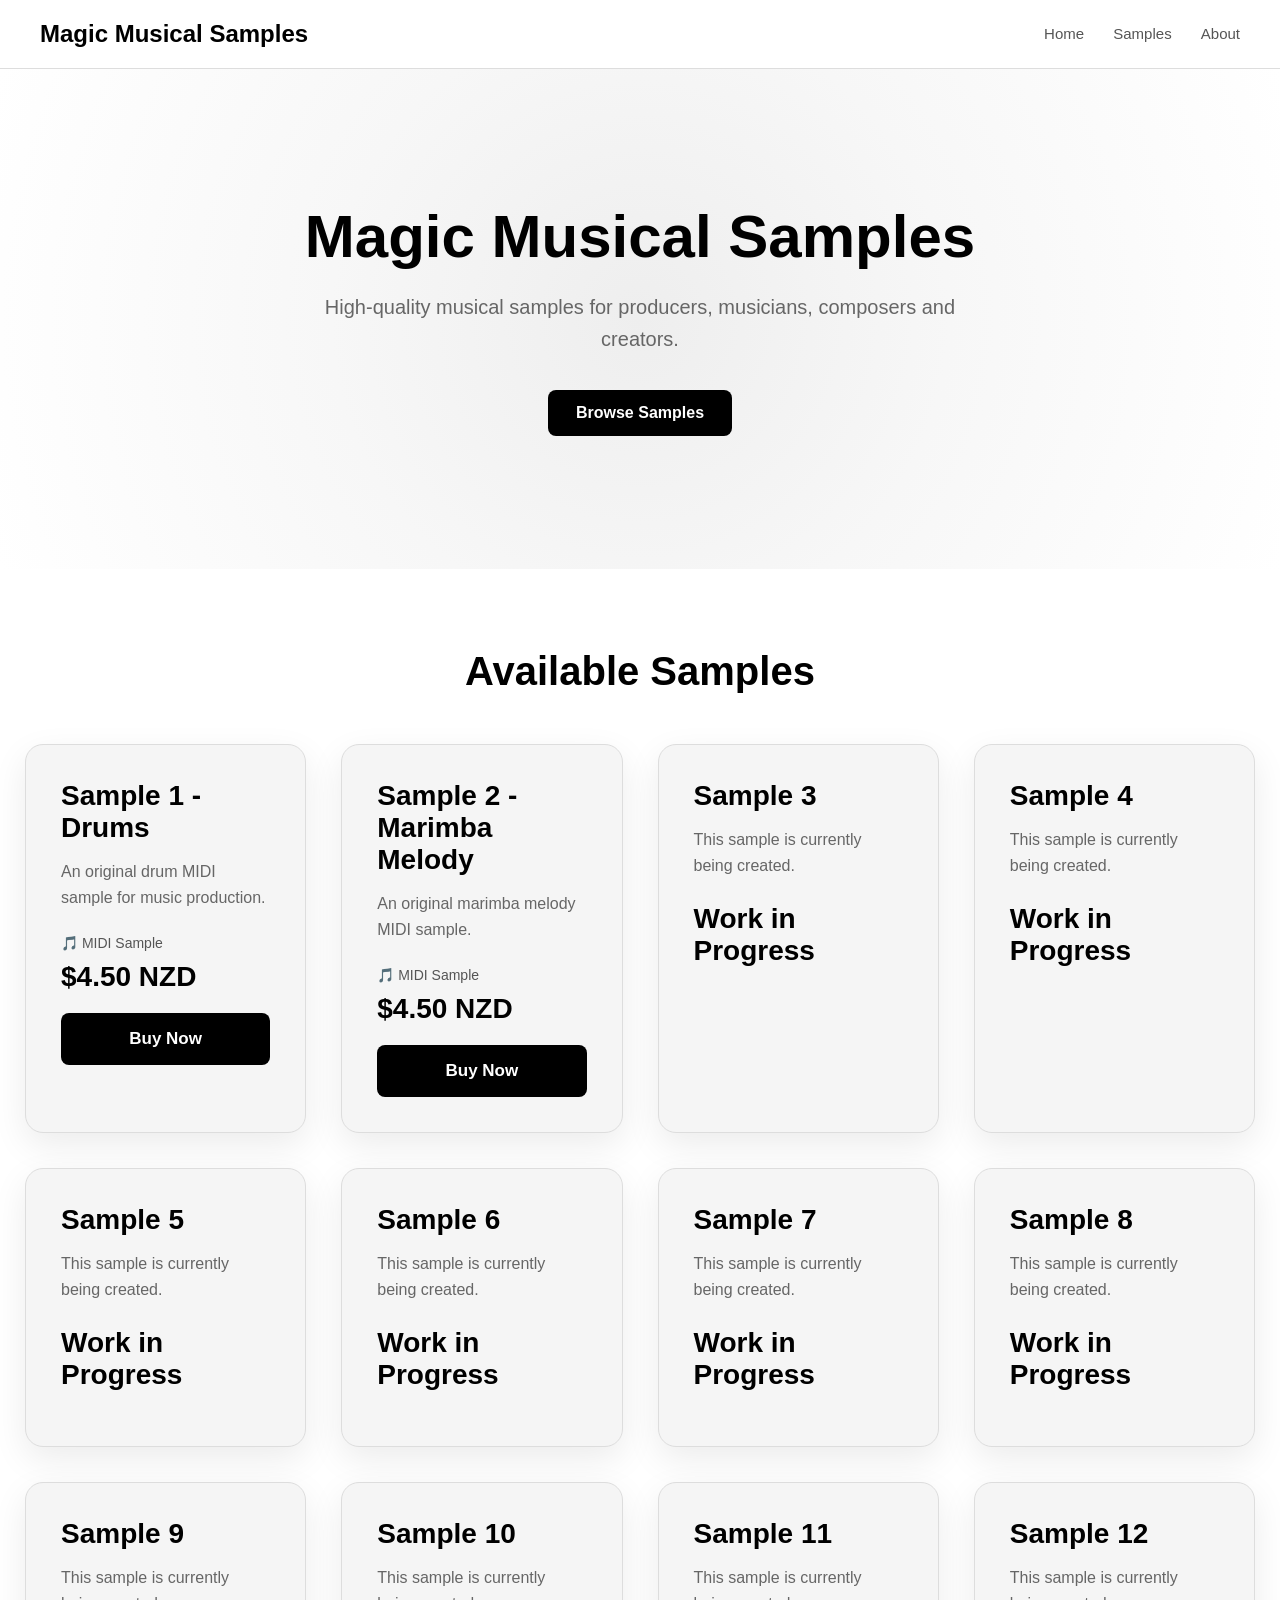
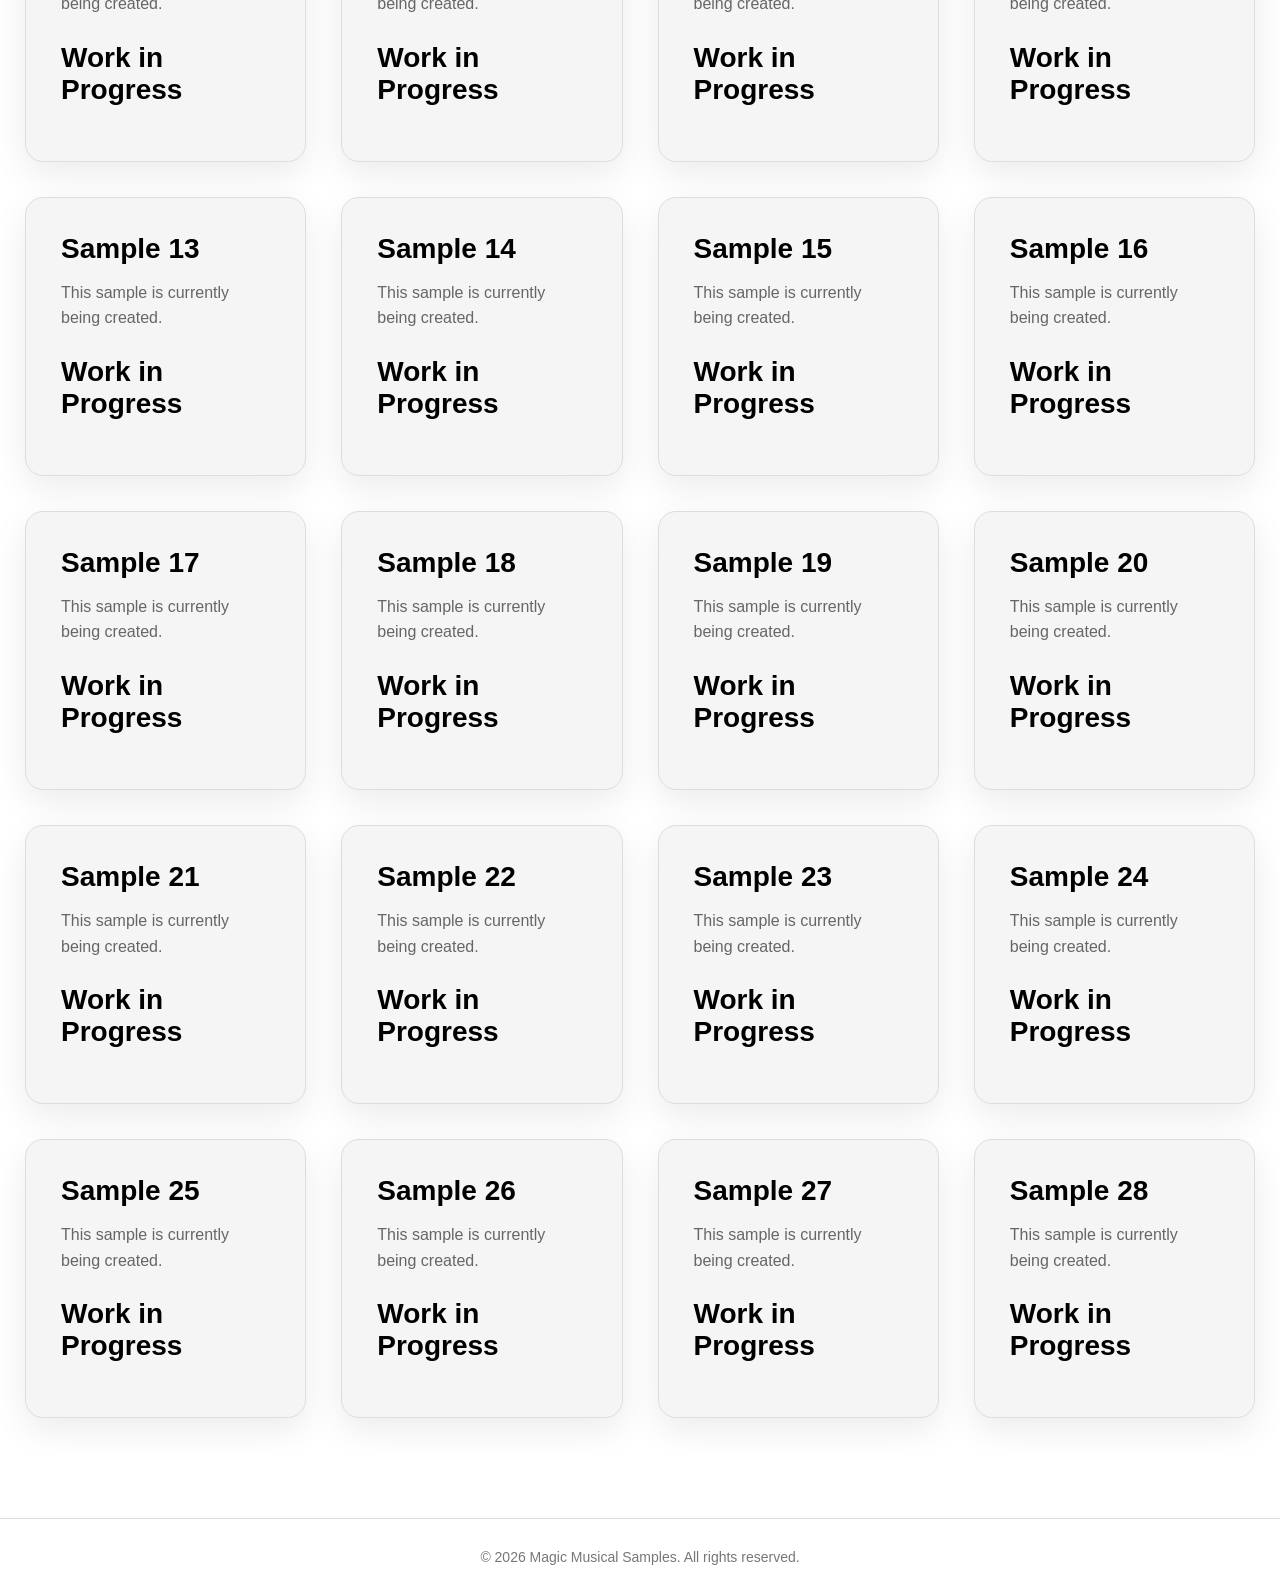
==== commit b4d56892: "Update index.html" ====
--- a/index.html
+++ b/index.html
@@ -99,7 +99,7 @@
             <div class="product-card">
 
                 <h3>
-                    Drums
+                    Sample 1 - Drums
                 </h3>
 
                 <p class="product-description">
@@ -133,7 +133,7 @@
             <div class="product-card">
 
                 <h3>
-                    Marimba Melody
+                    Sample 2 - Marimba Melody
                 </h3>
 
                 <p class="product-description">
@@ -165,14 +165,19 @@
             <!-- SAMPLE 3 -->
 
             <div class="product-card">
-                <h3>Sample 3</h3>
-                <p class="product-description">
-                    Sample coming soon.
-                </p>
-                <div class="price">$4.50 NZD</div>
-                <a class="buy-button" href="#">
-                    Coming Soon
-                </a>
+
+                <h3>
+                    Sample 3
+                </h3>
+
+                <p class="product-description">
+                    This sample is currently being created.
+                </p>
+
+                <div class="price">
+                    Work in Progress
+                </div>
+
             </div>
 
 
@@ -180,14 +185,19 @@
             <!-- SAMPLE 4 -->
 
             <div class="product-card">
-                <h3>Sample 4</h3>
-                <p class="product-description">
-                    Sample coming soon.
-                </p>
-                <div class="price">$4.50 NZD</div>
-                <a class="buy-button" href="#">
-                    Coming Soon
-                </a>
+
+                <h3>
+                    Sample 4
+                </h3>
+
+                <p class="product-description">
+                    This sample is currently being created.
+                </p>
+
+                <div class="price">
+                    Work in Progress
+                </div>
+
             </div>
 
 
@@ -195,14 +205,19 @@
             <!-- SAMPLE 5 -->
 
             <div class="product-card">
-                <h3>Sample 5</h3>
-                <p class="product-description">
-                    Sample coming soon.
-                </p>
-                <div class="price">$4.50 NZD</div>
-                <a class="buy-button" href="#">
-                    Coming Soon
-                </a>
+
+                <h3>
+                    Sample 5
+                </h3>
+
+                <p class="product-description">
+                    This sample is currently being created.
+                </p>
+
+                <div class="price">
+                    Work in Progress
+                </div>
+
             </div>
 
 
@@ -210,14 +225,19 @@
             <!-- SAMPLE 6 -->
 
             <div class="product-card">
-                <h3>Sample 6</h3>
-                <p class="product-description">
-                    Sample coming soon.
-                </p>
-                <div class="price">$4.50 NZD</div>
-                <a class="buy-button" href="#">
-                    Coming Soon
-                </a>
+
+                <h3>
+                    Sample 6
+                </h3>
+
+                <p class="product-description">
+                    This sample is currently being created.
+                </p>
+
+                <div class="price">
+                    Work in Progress
+                </div>
+
             </div>
 
 
@@ -225,14 +245,19 @@
             <!-- SAMPLE 7 -->
 
             <div class="product-card">
-                <h3>Sample 7</h3>
-                <p class="product-description">
-                    Sample coming soon.
-                </p>
-                <div class="price">$4.50 NZD</div>
-                <a class="buy-button" href="#">
-                    Coming Soon
-                </a>
+
+                <h3>
+                    Sample 7
+                </h3>
+
+                <p class="product-description">
+                    This sample is currently being created.
+                </p>
+
+                <div class="price">
+                    Work in Progress
+                </div>
+
             </div>
 
 
@@ -240,14 +265,19 @@
             <!-- SAMPLE 8 -->
 
             <div class="product-card">
-                <h3>Sample 8</h3>
-                <p class="product-description">
-                    Sample coming soon.
-                </p>
-                <div class="price">$4.50 NZD</div>
-                <a class="buy-button" href="#">
-                    Coming Soon
-                </a>
+
+                <h3>
+                    Sample 8
+                </h3>
+
+                <p class="product-description">
+                    This sample is currently being created.
+                </p>
+
+                <div class="price">
+                    Work in Progress
+                </div>
+
             </div>
 
 
@@ -255,14 +285,19 @@
             <!-- SAMPLE 9 -->
 
             <div class="product-card">
-                <h3>Sample 9</h3>
-                <p class="product-description">
-                    Sample coming soon.
-                </p>
-                <div class="price">$4.50 NZD</div>
-                <a class="buy-button" href="#">
-                    Coming Soon
-                </a>
+
+                <h3>
+                    Sample 9
+                </h3>
+
+                <p class="product-description">
+                    This sample is currently being created.
+                </p>
+
+                <div class="price">
+                    Work in Progress
+                </div>
+
             </div>
 
 
@@ -270,14 +305,19 @@
             <!-- SAMPLE 10 -->
 
             <div class="product-card">
-                <h3>Sample 10</h3>
-                <p class="product-description">
-                    Sample coming soon.
-                </p>
-                <div class="price">$4.50 NZD</div>
-                <a class="buy-button" href="#">
-                    Coming Soon
-                </a>
+
+                <h3>
+                    Sample 10
+                </h3>
+
+                <p class="product-description">
+                    This sample is currently being created.
+                </p>
+
+                <div class="price">
+                    Work in Progress
+                </div>
+
             </div>
 
 
@@ -285,14 +325,19 @@
             <!-- SAMPLE 11 -->
 
             <div class="product-card">
-                <h3>Sample 11</h3>
-                <p class="product-description">
-                    Sample coming soon.
-                </p>
-                <div class="price">$4.50 NZD</div>
-                <a class="buy-button" href="#">
-                    Coming Soon
-                </a>
+
+                <h3>
+                    Sample 11
+                </h3>
+
+                <p class="product-description">
+                    This sample is currently being created.
+                </p>
+
+                <div class="price">
+                    Work in Progress
+                </div>
+
             </div>
 
 
@@ -300,14 +345,19 @@
             <!-- SAMPLE 12 -->
 
             <div class="product-card">
-                <h3>Sample 12</h3>
-                <p class="product-description">
-                    Sample coming soon.
-                </p>
-                <div class="price">$4.50 NZD</div>
-                <a class="buy-button" href="#">
-                    Coming Soon
-                </a>
+
+                <h3>
+                    Sample 12
+                </h3>
+
+                <p class="product-description">
+                    This sample is currently being created.
+                </p>
+
+                <div class="price">
+                    Work in Progress
+                </div>
+
             </div>
 
 
@@ -315,14 +365,19 @@
             <!-- SAMPLE 13 -->
 
             <div class="product-card">
-                <h3>Sample 13</h3>
-                <p class="product-description">
-                    Sample coming soon.
-                </p>
-                <div class="price">$4.50 NZD</div>
-                <a class="buy-button" href="#">
-                    Coming Soon
-                </a>
+
+                <h3>
+                    Sample 13
+                </h3>
+
+                <p class="product-description">
+                    This sample is currently being created.
+                </p>
+
+                <div class="price">
+                    Work in Progress
+                </div>
+
             </div>
 
 
@@ -330,14 +385,19 @@
             <!-- SAMPLE 14 -->
 
             <div class="product-card">
-                <h3>Sample 14</h3>
-                <p class="product-description">
-                    Sample coming soon.
-                </p>
-                <div class="price">$4.50 NZD</div>
-                <a class="buy-button" href="#">
-                    Coming Soon
-                </a>
+
+                <h3>
+                    Sample 14
+                </h3>
+
+                <p class="product-description">
+                    This sample is currently being created.
+                </p>
+
+                <div class="price">
+                    Work in Progress
+                </div>
+
             </div>
 
 
@@ -345,14 +405,19 @@
             <!-- SAMPLE 15 -->
 
             <div class="product-card">
-                <h3>Sample 15</h3>
-                <p class="product-description">
-                    Sample coming soon.
-                </p>
-                <div class="price">$4.50 NZD</div>
-                <a class="buy-button" href="#">
-                    Coming Soon
-                </a>
+
+                <h3>
+                    Sample 15
+                </h3>
+
+                <p class="product-description">
+                    This sample is currently being created.
+                </p>
+
+                <div class="price">
+                    Work in Progress
+                </div>
+
             </div>
 
 
@@ -360,14 +425,19 @@
             <!-- SAMPLE 16 -->
 
             <div class="product-card">
-                <h3>Sample 16</h3>
-                <p class="product-description">
-                    Sample coming soon.
-                </p>
-                <div class="price">$4.50 NZD</div>
-                <a class="buy-button" href="#">
-                    Coming Soon
-                </a>
+
+                <h3>
+                    Sample 16
+                </h3>
+
+                <p class="product-description">
+                    This sample is currently being created.
+                </p>
+
+                <div class="price">
+                    Work in Progress
+                </div>
+
             </div>
 
 
@@ -375,14 +445,19 @@
             <!-- SAMPLE 17 -->
 
             <div class="product-card">
-                <h3>Sample 17</h3>
-                <p class="product-description">
-                    Sample coming soon.
-                </p>
-                <div class="price">$4.50 NZD</div>
-                <a class="buy-button" href="#">
-                    Coming Soon
-                </a>
+
+                <h3>
+                    Sample 17
+                </h3>
+
+                <p class="product-description">
+                    This sample is currently being created.
+                </p>
+
+                <div class="price">
+                    Work in Progress
+                </div>
+
             </div>
 
 
@@ -390,14 +465,19 @@
             <!-- SAMPLE 18 -->
 
             <div class="product-card">
-                <h3>Sample 18</h3>
-                <p class="product-description">
-                    Sample coming soon.
-                </p>
-                <div class="price">$4.50 NZD</div>
-                <a class="buy-button" href="#">
-                    Coming Soon
-                </a>
+
+                <h3>
+                    Sample 18
+                </h3>
+
+                <p class="product-description">
+                    This sample is currently being created.
+                </p>
+
+                <div class="price">
+                    Work in Progress
+                </div>
+
             </div>
 
 
@@ -405,14 +485,19 @@
             <!-- SAMPLE 19 -->
 
             <div class="product-card">
-                <h3>Sample 19</h3>
-                <p class="product-description">
-                    Sample coming soon.
-                </p>
-                <div class="price">$4.50 NZD</div>
-                <a class="buy-button" href="#">
-                    Coming Soon
-                </a>
+
+                <h3>
+                    Sample 19
+                </h3>
+
+                <p class="product-description">
+                    This sample is currently being created.
+                </p>
+
+                <div class="price">
+                    Work in Progress
+                </div>
+
             </div>
 
 
@@ -420,14 +505,19 @@
             <!-- SAMPLE 20 -->
 
             <div class="product-card">
-                <h3>Sample 20</h3>
-                <p class="product-description">
-                    Sample coming soon.
-                </p>
-                <div class="price">$4.50 NZD</div>
-                <a class="buy-button" href="#">
-                    Coming Soon
-                </a>
+
+                <h3>
+                    Sample 20
+                </h3>
+
+                <p class="product-description">
+                    This sample is currently being created.
+                </p>
+
+                <div class="price">
+                    Work in Progress
+                </div>
+
             </div>
 
 
@@ -435,14 +525,19 @@
             <!-- SAMPLE 21 -->
 
             <div class="product-card">
-                <h3>Sample 21</h3>
-                <p class="product-description">
-                    Sample coming soon.
-                </p>
-                <div class="price">$4.50 NZD</div>
-                <a class="buy-button" href="#">
-                    Coming Soon
-                </a>
+
+                <h3>
+                    Sample 21
+                </h3>
+
+                <p class="product-description">
+                    This sample is currently being created.
+                </p>
+
+                <div class="price">
+                    Work in Progress
+                </div>
+
             </div>
 
 
@@ -450,14 +545,19 @@
             <!-- SAMPLE 22 -->
 
             <div class="product-card">
-                <h3>Sample 22</h3>
-                <p class="product-description">
-                    Sample coming soon.
-                </p>
-                <div class="price">$4.50 NZD</div>
-                <a class="buy-button" href="#">
-                    Coming Soon
-                </a>
+
+                <h3>
+                    Sample 22
+                </h3>
+
+                <p class="product-description">
+                    This sample is currently being created.
+                </p>
+
+                <div class="price">
+                    Work in Progress
+                </div>
+
             </div>
 
 
@@ -465,14 +565,19 @@
             <!-- SAMPLE 23 -->
 
             <div class="product-card">
-                <h3>Sample 23</h3>
-                <p class="product-description">
-                    Sample coming soon.
-                </p>
-                <div class="price">$4.50 NZD</div>
-                <a class="buy-button" href="#">
-                    Coming Soon
-                </a>
+
+                <h3>
+                    Sample 23
+                </h3>
+
+                <p class="product-description">
+                    This sample is currently being created.
+                </p>
+
+                <div class="price">
+                    Work in Progress
+                </div>
+
             </div>
 
 
@@ -480,14 +585,19 @@
             <!-- SAMPLE 24 -->
 
             <div class="product-card">
-                <h3>Sample 24</h3>
-                <p class="product-description">
-                    Sample coming soon.
-                </p>
-                <div class="price">$4.50 NZD</div>
-                <a class="buy-button" href="#">
-                    Coming Soon
-                </a>
+
+                <h3>
+                    Sample 24
+                </h3>
+
+                <p class="product-description">
+                    This sample is currently being created.
+                </p>
+
+                <div class="price">
+                    Work in Progress
+                </div>
+
             </div>
 
 
@@ -495,14 +605,19 @@
             <!-- SAMPLE 25 -->
 
             <div class="product-card">
-                <h3>Sample 25</h3>
-                <p class="product-description">
-                    Sample coming soon.
-                </p>
-                <div class="price">$4.50 NZD</div>
-                <a class="buy-button" href="#">
-                    Coming Soon
-                </a>
+
+                <h3>
+                    Sample 25
+                </h3>
+
+                <p class="product-description">
+                    This sample is currently being created.
+                </p>
+
+                <div class="price">
+                    Work in Progress
+                </div>
+
             </div>
 
 
@@ -510,14 +625,19 @@
             <!-- SAMPLE 26 -->
 
             <div class="product-card">
-                <h3>Sample 26</h3>
-                <p class="product-description">
-                    Sample coming soon.
-                </p>
-                <div class="price">$4.50 NZD</div>
-                <a class="buy-button" href="#">
-                    Coming Soon
-                </a>
+
+                <h3>
+                    Sample 26
+                </h3>
+
+                <p class="product-description">
+                    This sample is currently being created.
+                </p>
+
+                <div class="price">
+                    Work in Progress
+                </div>
+
             </div>
 
 
@@ -525,14 +645,19 @@
             <!-- SAMPLE 27 -->
 
             <div class="product-card">
-                <h3>Sample 27</h3>
-                <p class="product-description">
-                    Sample coming soon.
-                </p>
-                <div class="price">$4.50 NZD</div>
-                <a class="buy-button" href="#">
-                    Coming Soon
-                </a>
+
+                <h3>
+                    Sample 27
+                </h3>
+
+                <p class="product-description">
+                    This sample is currently being created.
+                </p>
+
+                <div class="price">
+                    Work in Progress
+                </div>
+
             </div>
 
 
@@ -540,14 +665,19 @@
             <!-- SAMPLE 28 -->
 
             <div class="product-card">
-                <h3>Sample 28</h3>
-                <p class="product-description">
-                    Sample coming soon.
-                </p>
-                <div class="price">$4.50 NZD</div>
-                <a class="buy-button" href="#">
-                    Coming Soon
-                </a>
+
+                <h3>
+                    Sample 28
+                </h3>
+
+                <p class="product-description">
+                    This sample is currently being created.
+                </p>
+
+                <div class="price">
+                    Work in Progress
+                </div>
+
             </div>
 
 
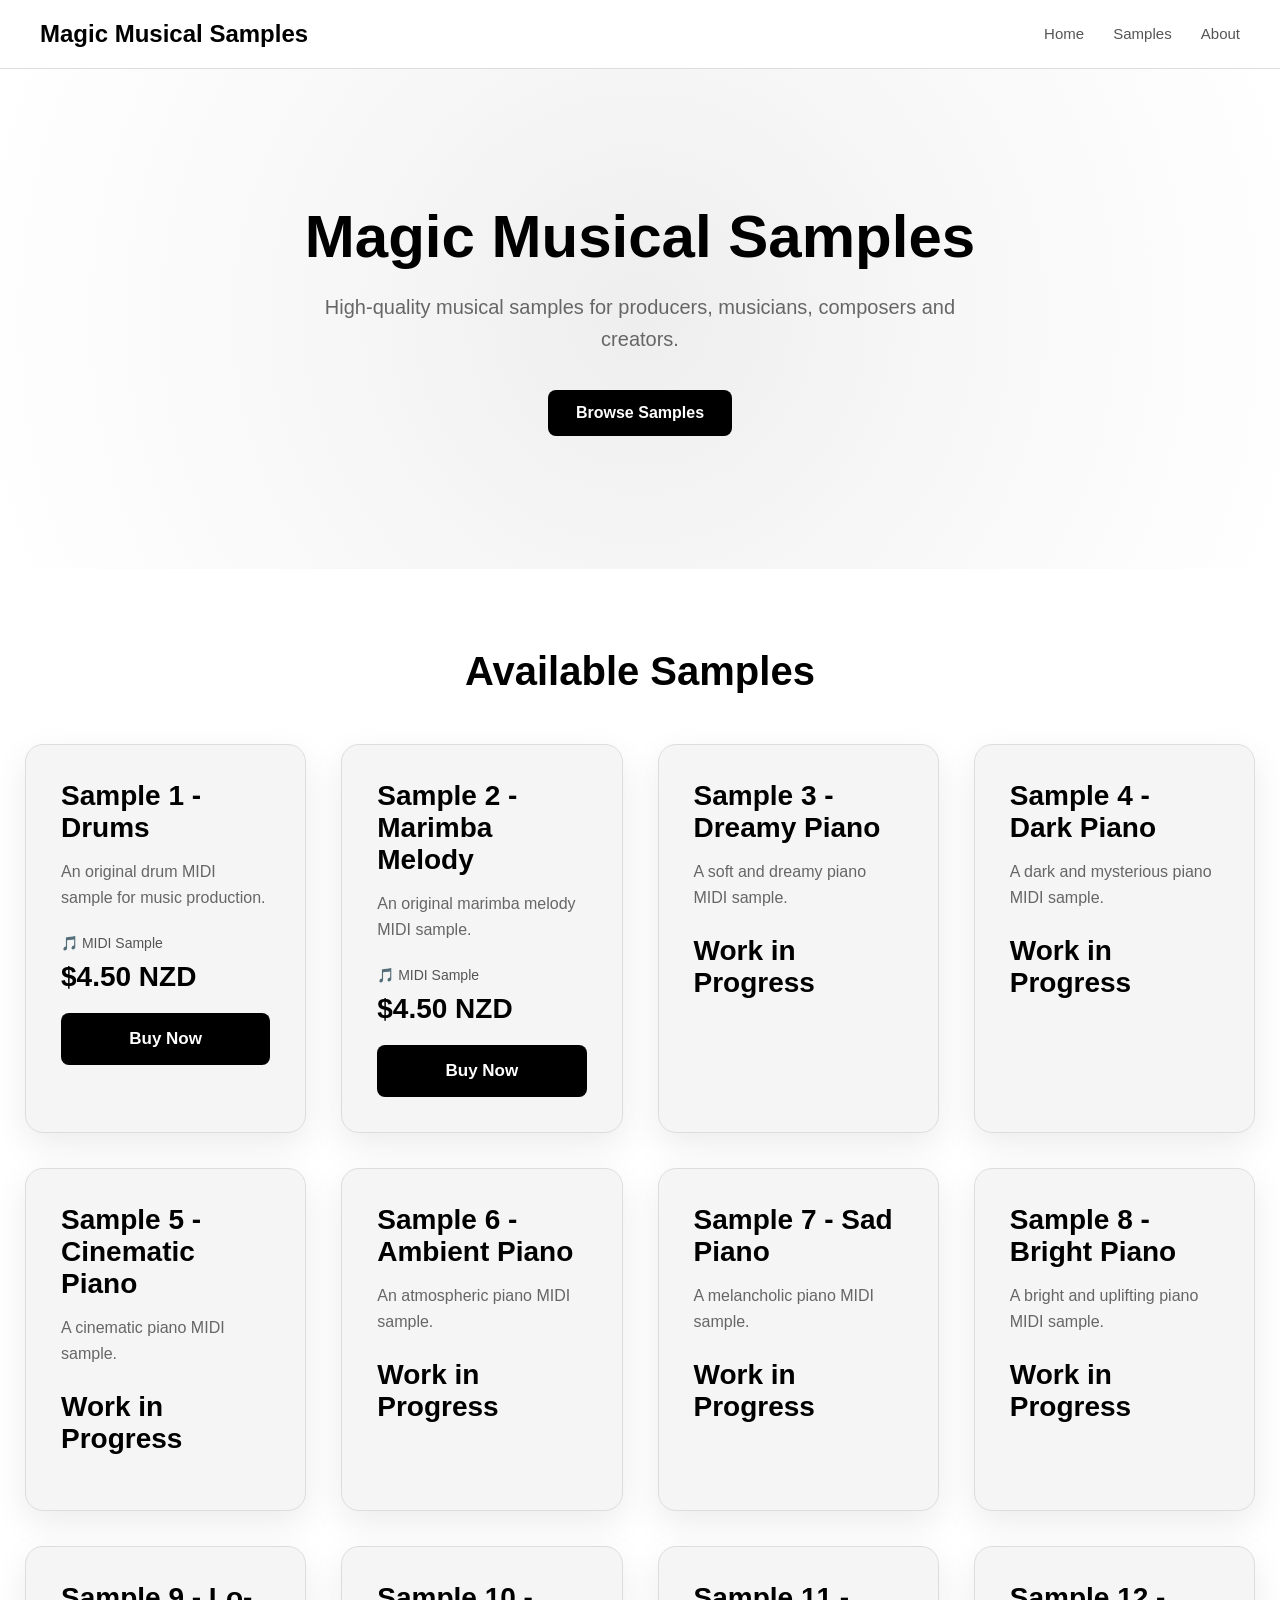
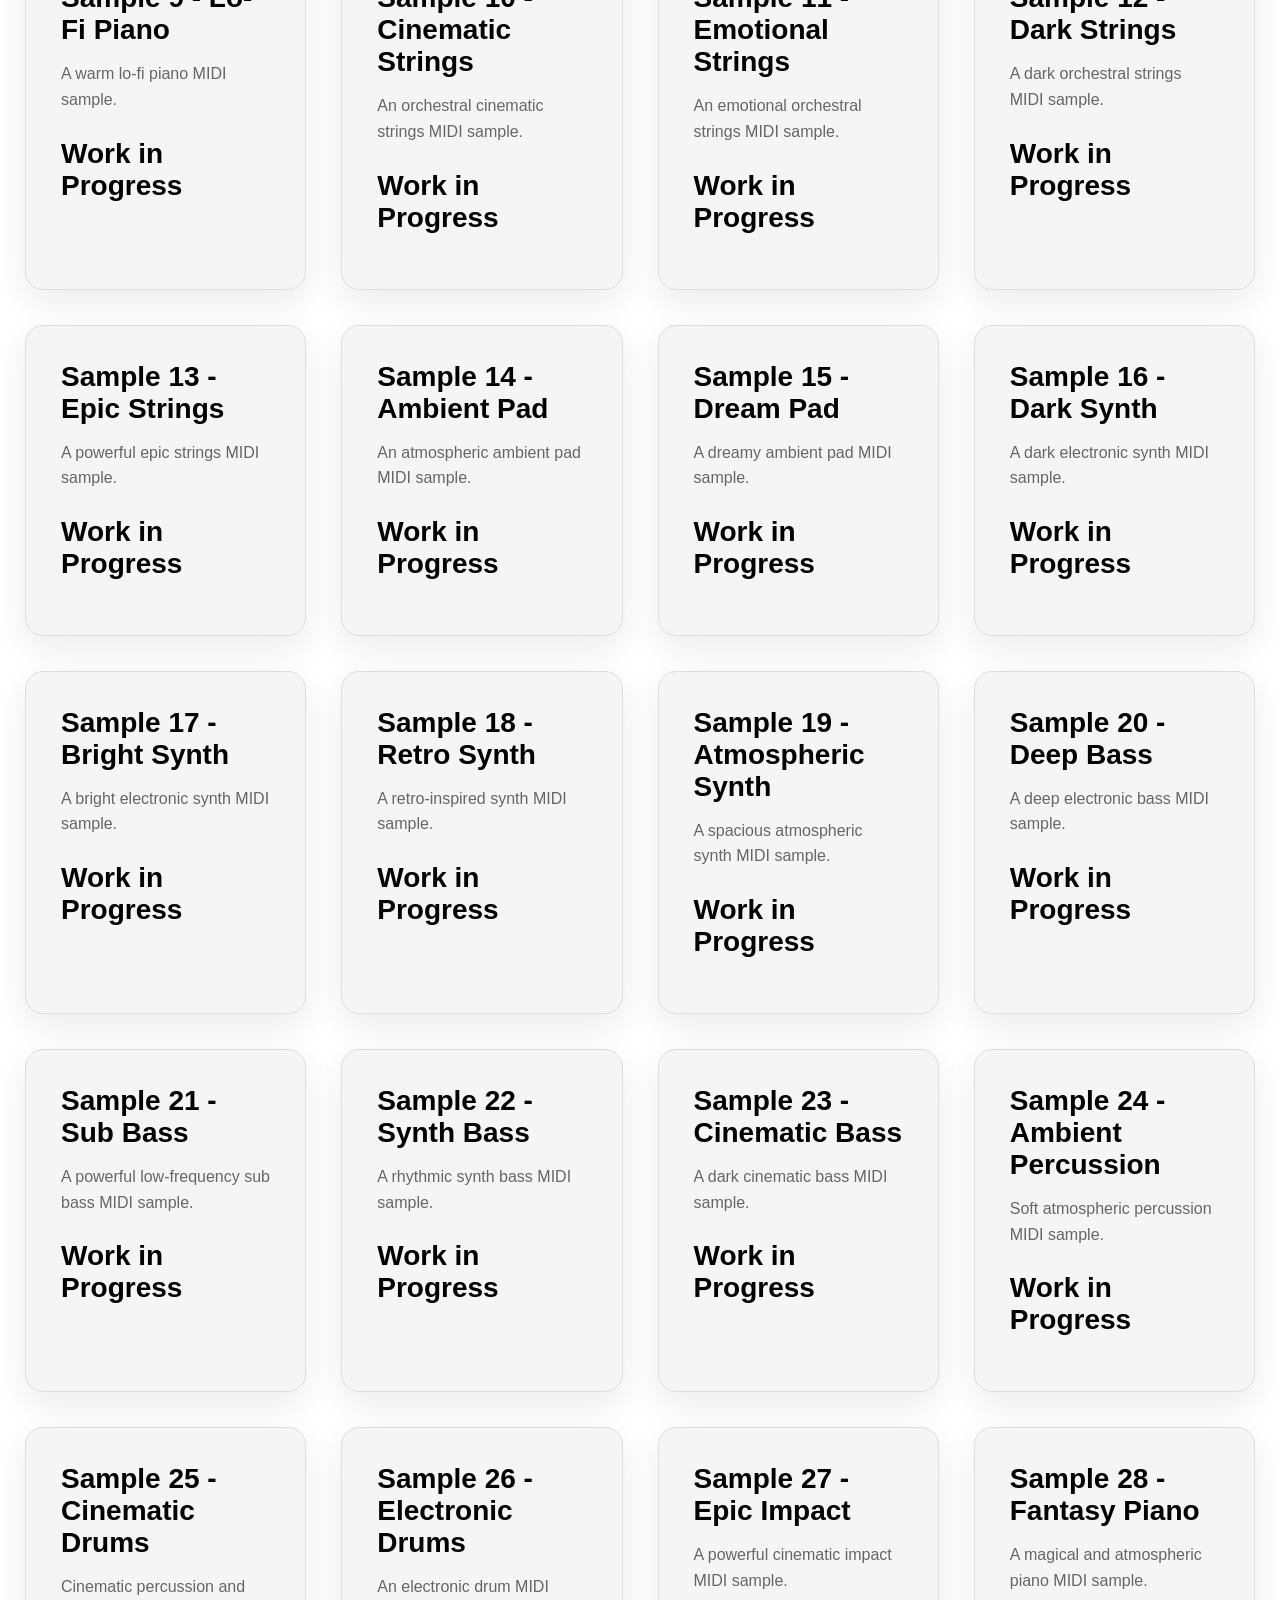
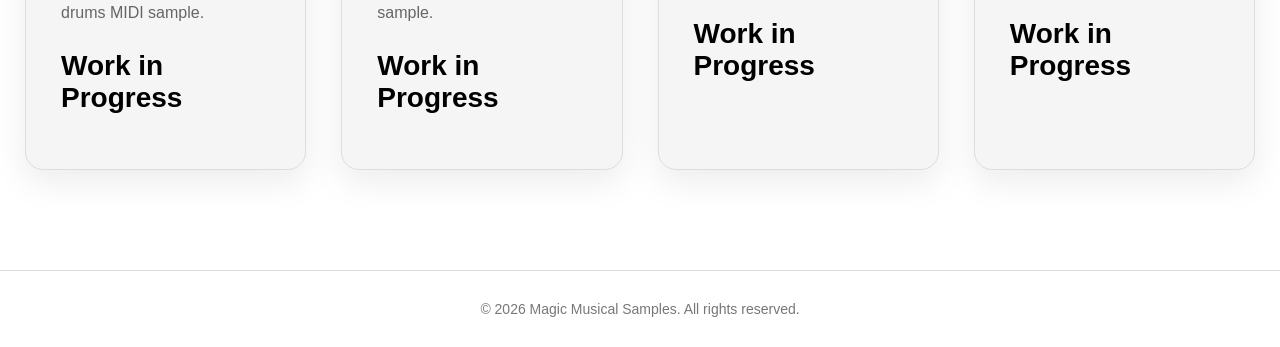
==== commit a370cb0a: "Update index.html" ====
--- a/index.html
+++ b/index.html
@@ -167,11 +167,11 @@
             <div class="product-card">
 
                 <h3>
-                    Sample 3
-                </h3>
-
-                <p class="product-description">
-                    This sample is currently being created.
+                    Sample 3 - Dreamy Piano
+                </h3>
+
+                <p class="product-description">
+                    A soft and dreamy piano MIDI sample.
                 </p>
 
                 <div class="price">
@@ -187,11 +187,11 @@
             <div class="product-card">
 
                 <h3>
-                    Sample 4
-                </h3>
-
-                <p class="product-description">
-                    This sample is currently being created.
+                    Sample 4 - Dark Piano
+                </h3>
+
+                <p class="product-description">
+                    A dark and mysterious piano MIDI sample.
                 </p>
 
                 <div class="price">
@@ -207,11 +207,11 @@
             <div class="product-card">
 
                 <h3>
-                    Sample 5
-                </h3>
-
-                <p class="product-description">
-                    This sample is currently being created.
+                    Sample 5 - Cinematic Piano
+                </h3>
+
+                <p class="product-description">
+                    A cinematic piano MIDI sample.
                 </p>
 
                 <div class="price">
@@ -227,11 +227,11 @@
             <div class="product-card">
 
                 <h3>
-                    Sample 6
-                </h3>
-
-                <p class="product-description">
-                    This sample is currently being created.
+                    Sample 6 - Ambient Piano
+                </h3>
+
+                <p class="product-description">
+                    An atmospheric piano MIDI sample.
                 </p>
 
                 <div class="price">
@@ -247,11 +247,11 @@
             <div class="product-card">
 
                 <h3>
-                    Sample 7
-                </h3>
-
-                <p class="product-description">
-                    This sample is currently being created.
+                    Sample 7 - Sad Piano
+                </h3>
+
+                <p class="product-description">
+                    A melancholic piano MIDI sample.
                 </p>
 
                 <div class="price">
@@ -267,11 +267,11 @@
             <div class="product-card">
 
                 <h3>
-                    Sample 8
-                </h3>
-
-                <p class="product-description">
-                    This sample is currently being created.
+                    Sample 8 - Bright Piano
+                </h3>
+
+                <p class="product-description">
+                    A bright and uplifting piano MIDI sample.
                 </p>
 
                 <div class="price">
@@ -287,11 +287,11 @@
             <div class="product-card">
 
                 <h3>
-                    Sample 9
-                </h3>
-
-                <p class="product-description">
-                    This sample is currently being created.
+                    Sample 9 - Lo-Fi Piano
+                </h3>
+
+                <p class="product-description">
+                    A warm lo-fi piano MIDI sample.
                 </p>
 
                 <div class="price">
@@ -307,11 +307,11 @@
             <div class="product-card">
 
                 <h3>
-                    Sample 10
-                </h3>
-
-                <p class="product-description">
-                    This sample is currently being created.
+                    Sample 10 - Cinematic Strings
+                </h3>
+
+                <p class="product-description">
+                    An orchestral cinematic strings MIDI sample.
                 </p>
 
                 <div class="price">
@@ -327,11 +327,11 @@
             <div class="product-card">
 
                 <h3>
-                    Sample 11
-                </h3>
-
-                <p class="product-description">
-                    This sample is currently being created.
+                    Sample 11 - Emotional Strings
+                </h3>
+
+                <p class="product-description">
+                    An emotional orchestral strings MIDI sample.
                 </p>
 
                 <div class="price">
@@ -347,11 +347,11 @@
             <div class="product-card">
 
                 <h3>
-                    Sample 12
-                </h3>
-
-                <p class="product-description">
-                    This sample is currently being created.
+                    Sample 12 - Dark Strings
+                </h3>
+
+                <p class="product-description">
+                    A dark orchestral strings MIDI sample.
                 </p>
 
                 <div class="price">
@@ -367,11 +367,11 @@
             <div class="product-card">
 
                 <h3>
-                    Sample 13
-                </h3>
-
-                <p class="product-description">
-                    This sample is currently being created.
+                    Sample 13 - Epic Strings
+                </h3>
+
+                <p class="product-description">
+                    A powerful epic strings MIDI sample.
                 </p>
 
                 <div class="price">
@@ -387,11 +387,11 @@
             <div class="product-card">
 
                 <h3>
-                    Sample 14
-                </h3>
-
-                <p class="product-description">
-                    This sample is currently being created.
+                    Sample 14 - Ambient Pad
+                </h3>
+
+                <p class="product-description">
+                    An atmospheric ambient pad MIDI sample.
                 </p>
 
                 <div class="price">
@@ -407,11 +407,11 @@
             <div class="product-card">
 
                 <h3>
-                    Sample 15
-                </h3>
-
-                <p class="product-description">
-                    This sample is currently being created.
+                    Sample 15 - Dream Pad
+                </h3>
+
+                <p class="product-description">
+                    A dreamy ambient pad MIDI sample.
                 </p>
 
                 <div class="price">
@@ -427,11 +427,11 @@
             <div class="product-card">
 
                 <h3>
-                    Sample 16
-                </h3>
-
-                <p class="product-description">
-                    This sample is currently being created.
+                    Sample 16 - Dark Synth
+                </h3>
+
+                <p class="product-description">
+                    A dark electronic synth MIDI sample.
                 </p>
 
                 <div class="price">
@@ -447,11 +447,11 @@
             <div class="product-card">
 
                 <h3>
-                    Sample 17
-                </h3>
-
-                <p class="product-description">
-                    This sample is currently being created.
+                    Sample 17 - Bright Synth
+                </h3>
+
+                <p class="product-description">
+                    A bright electronic synth MIDI sample.
                 </p>
 
                 <div class="price">
@@ -467,11 +467,11 @@
             <div class="product-card">
 
                 <h3>
-                    Sample 18
-                </h3>
-
-                <p class="product-description">
-                    This sample is currently being created.
+                    Sample 18 - Retro Synth
+                </h3>
+
+                <p class="product-description">
+                    A retro-inspired synth MIDI sample.
                 </p>
 
                 <div class="price">
@@ -487,11 +487,11 @@
             <div class="product-card">
 
                 <h3>
-                    Sample 19
-                </h3>
-
-                <p class="product-description">
-                    This sample is currently being created.
+                    Sample 19 - Atmospheric Synth
+                </h3>
+
+                <p class="product-description">
+                    A spacious atmospheric synth MIDI sample.
                 </p>
 
                 <div class="price">
@@ -507,11 +507,11 @@
             <div class="product-card">
 
                 <h3>
-                    Sample 20
-                </h3>
-
-                <p class="product-description">
-                    This sample is currently being created.
+                    Sample 20 - Deep Bass
+                </h3>
+
+                <p class="product-description">
+                    A deep electronic bass MIDI sample.
                 </p>
 
                 <div class="price">
@@ -527,11 +527,11 @@
             <div class="product-card">
 
                 <h3>
-                    Sample 21
-                </h3>
-
-                <p class="product-description">
-                    This sample is currently being created.
+                    Sample 21 - Sub Bass
+                </h3>
+
+                <p class="product-description">
+                    A powerful low-frequency sub bass MIDI sample.
                 </p>
 
                 <div class="price">
@@ -547,11 +547,11 @@
             <div class="product-card">
 
                 <h3>
-                    Sample 22
-                </h3>
-
-                <p class="product-description">
-                    This sample is currently being created.
+                    Sample 22 - Synth Bass
+                </h3>
+
+                <p class="product-description">
+                    A rhythmic synth bass MIDI sample.
                 </p>
 
                 <div class="price">
@@ -567,11 +567,11 @@
             <div class="product-card">
 
                 <h3>
-                    Sample 23
-                </h3>
-
-                <p class="product-description">
-                    This sample is currently being created.
+                    Sample 23 - Cinematic Bass
+                </h3>
+
+                <p class="product-description">
+                    A dark cinematic bass MIDI sample.
                 </p>
 
                 <div class="price">
@@ -587,11 +587,11 @@
             <div class="product-card">
 
                 <h3>
-                    Sample 24
-                </h3>
-
-                <p class="product-description">
-                    This sample is currently being created.
+                    Sample 24 - Ambient Percussion
+                </h3>
+
+                <p class="product-description">
+                    Soft atmospheric percussion MIDI sample.
                 </p>
 
                 <div class="price">
@@ -607,11 +607,11 @@
             <div class="product-card">
 
                 <h3>
-                    Sample 25
-                </h3>
-
-                <p class="product-description">
-                    This sample is currently being created.
+                    Sample 25 - Cinematic Drums
+                </h3>
+
+                <p class="product-description">
+                    Cinematic percussion and drums MIDI sample.
                 </p>
 
                 <div class="price">
@@ -627,11 +627,11 @@
             <div class="product-card">
 
                 <h3>
-                    Sample 26
-                </h3>
-
-                <p class="product-description">
-                    This sample is currently being created.
+                    Sample 26 - Electronic Drums
+                </h3>
+
+                <p class="product-description">
+                    An electronic drum MIDI sample.
                 </p>
 
                 <div class="price">
@@ -647,11 +647,11 @@
             <div class="product-card">
 
                 <h3>
-                    Sample 27
-                </h3>
-
-                <p class="product-description">
-                    This sample is currently being created.
+                    Sample 27 - Epic Impact
+                </h3>
+
+                <p class="product-description">
+                    A powerful cinematic impact MIDI sample.
                 </p>
 
                 <div class="price">
@@ -667,11 +667,11 @@
             <div class="product-card">
 
                 <h3>
-                    Sample 28
-                </h3>
-
-                <p class="product-description">
-                    This sample is currently being created.
+                    Sample 28 - Fantasy Piano
+                </h3>
+
+                <p class="product-description">
+                    A magical and atmospheric piano MIDI sample.
                 </p>
 
                 <div class="price">
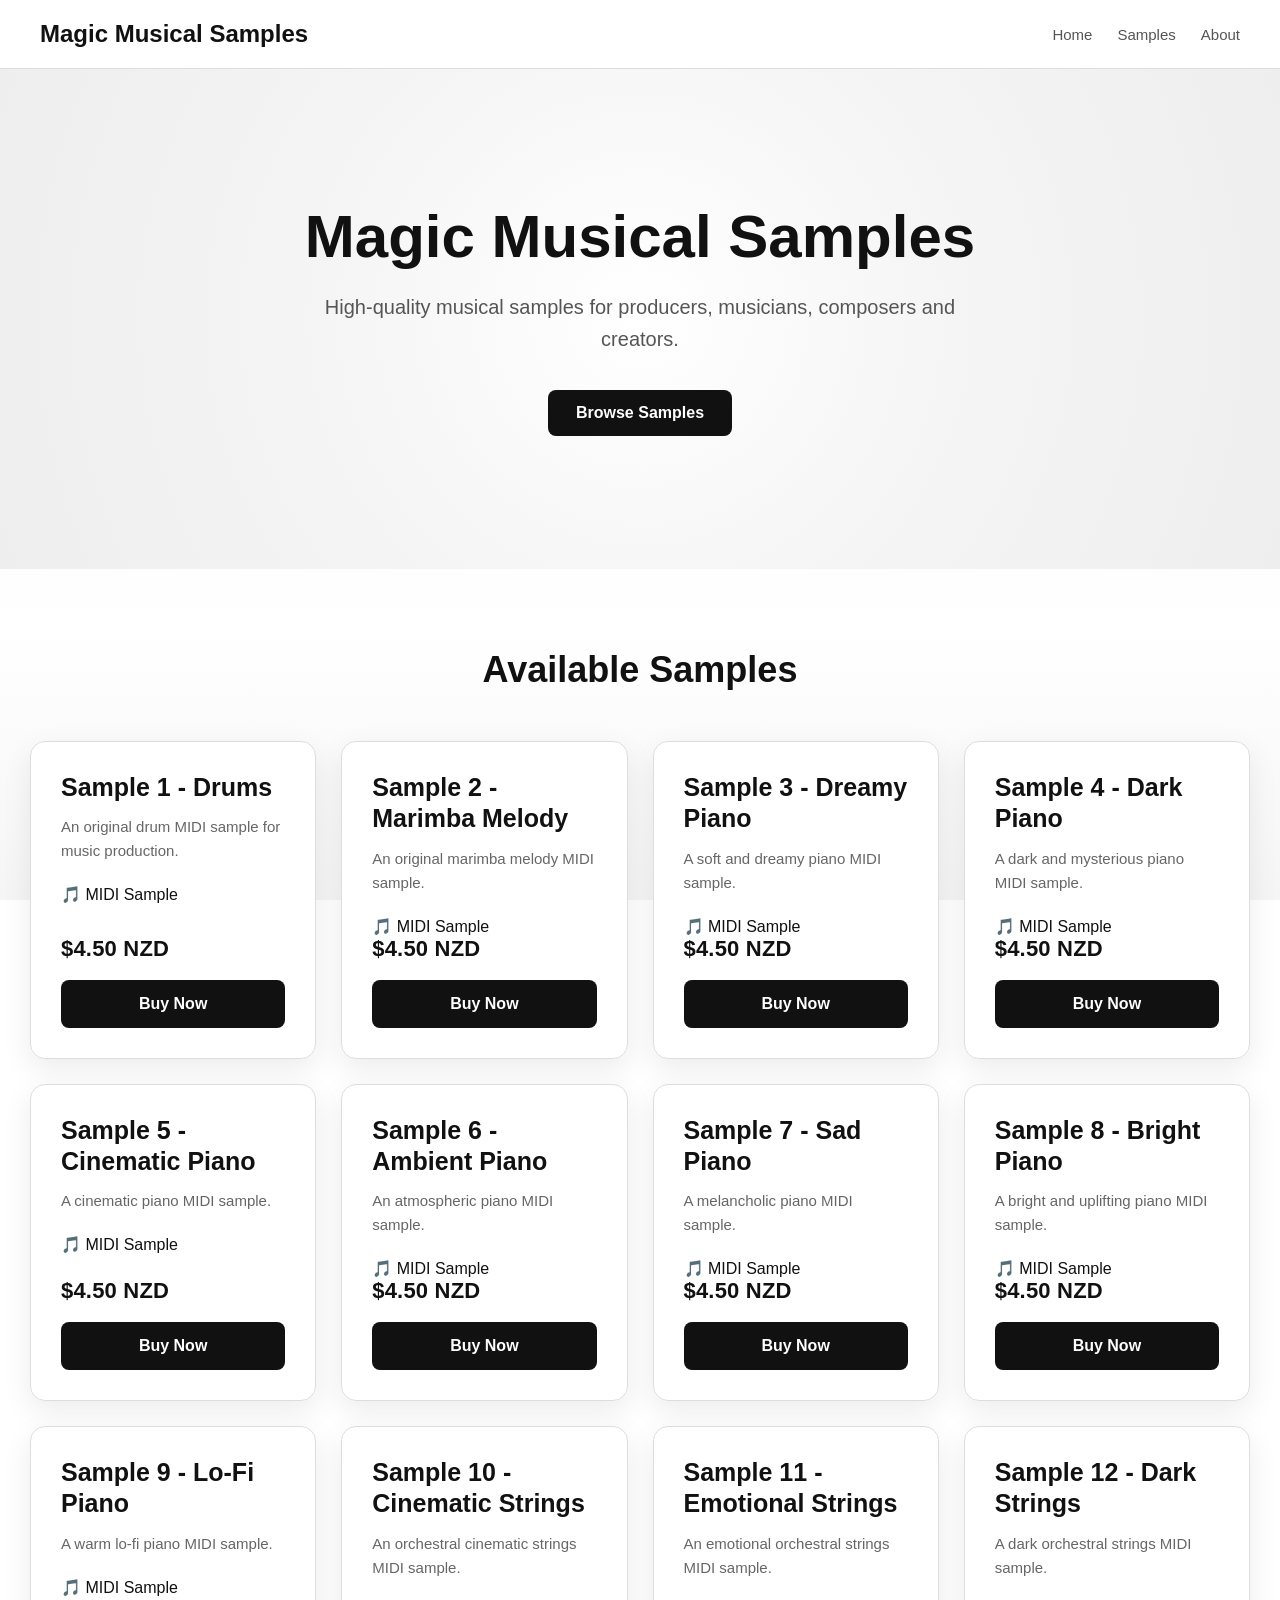
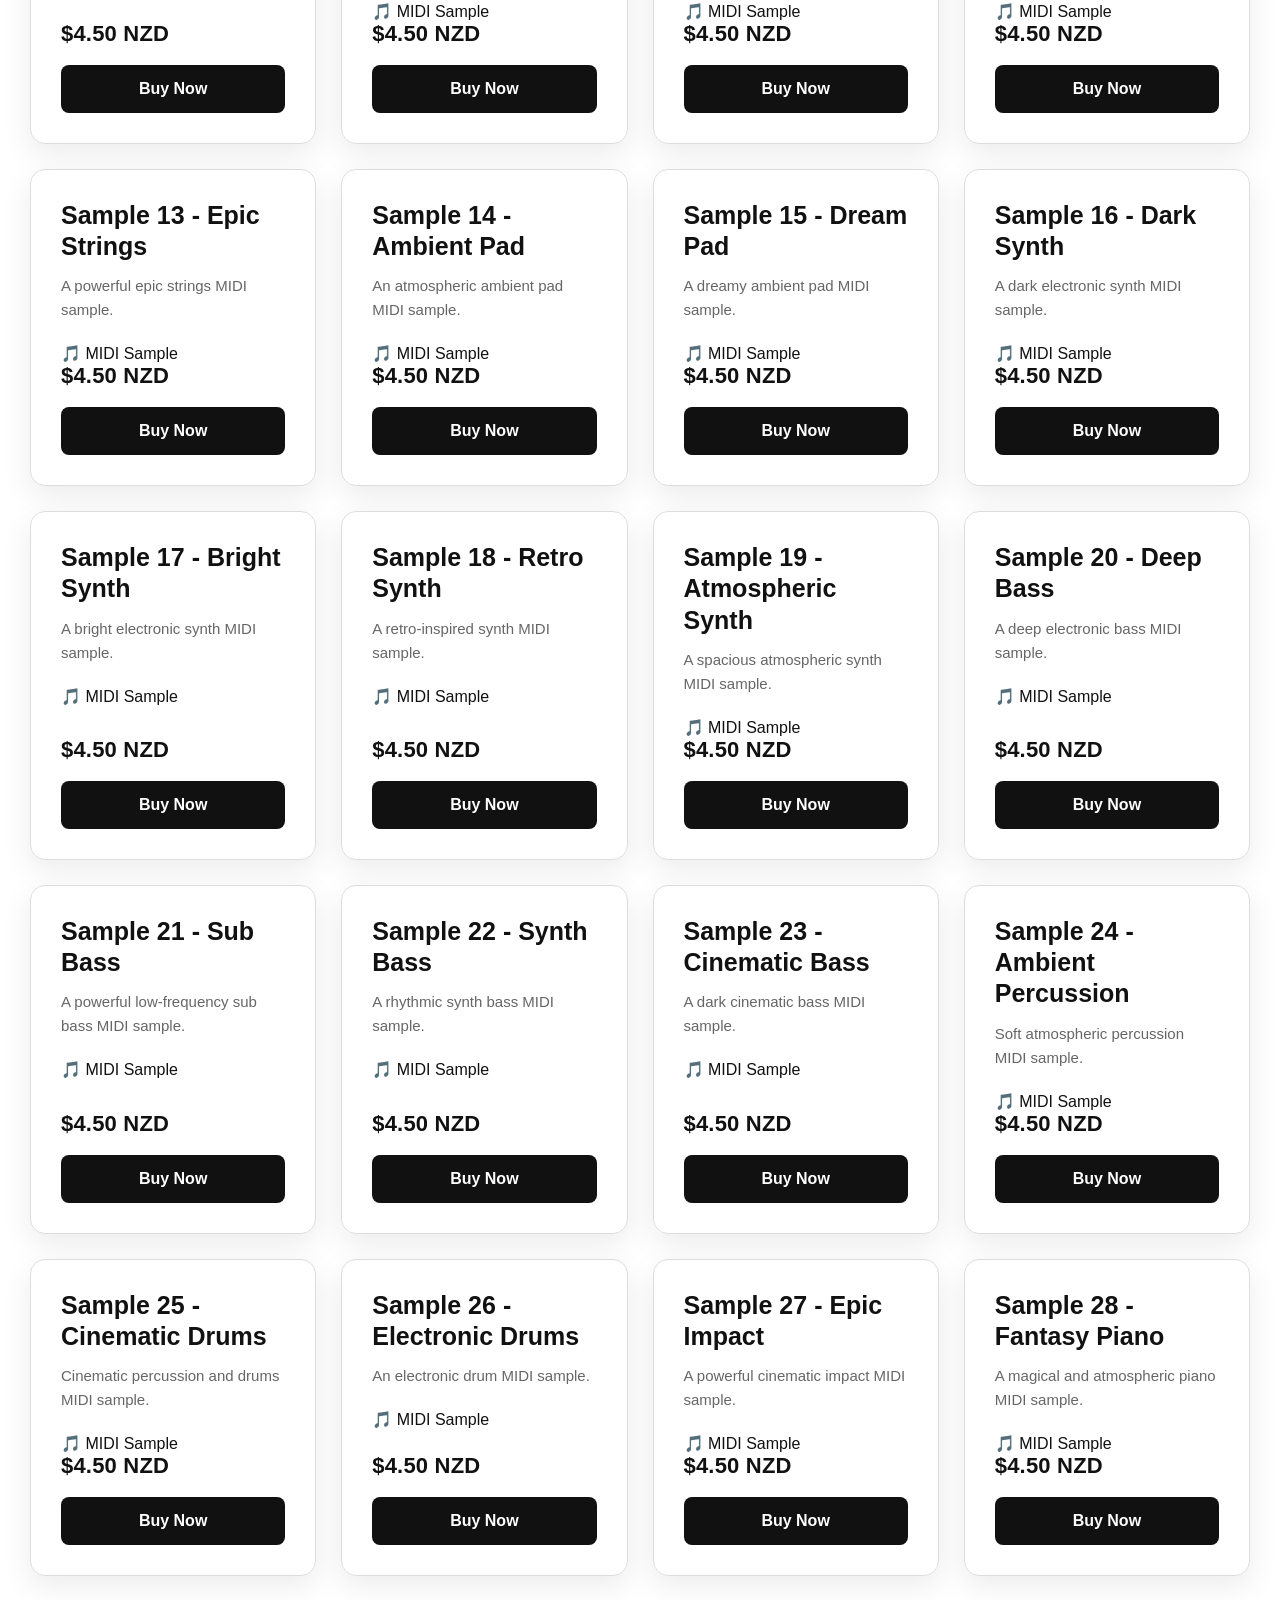
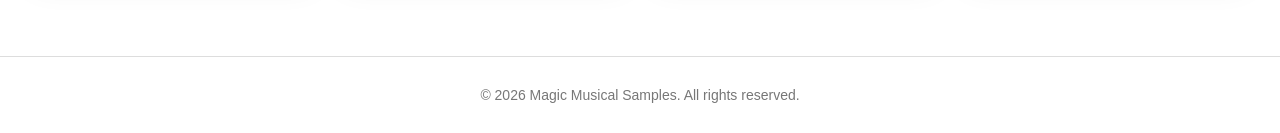
==== commit a3283595: "Update index.html" ====
--- a/index.html
+++ b/index.html
@@ -1,702 +1,520 @@
 <!DOCTYPE html>
 <html lang="en">
-
 <head>
-
     <meta charset="UTF-8">
-
-    <meta
-        name="viewport"
-        content="width=device-width, initial-scale=1.0"
-    >
+    <meta name="viewport" content="width=device-width, initial-scale=1.0">
 
     <title>Magic Musical Samples</title>
 
-    <link
-        rel="stylesheet"
-        href="style.css"
-    >
-
+    <link rel="stylesheet" href="style.css">
 </head>
 
-
 <body>
 
-
-    <!-- HEADER -->
-
-    <header>
-
-        <div class="logo">
-            Magic Musical Samples
-        </div>
-
-        <nav>
-
-            <a href="#home">
-                Home
-            </a>
-
-            <a href="#samples">
-                Samples
-            </a>
-
-            <a href="about.html">
-                About
-            </a>
-
-        </nav>
-
-    </header>
-
-
-
-    <!-- HERO -->
-
-    <section
-        class="hero"
-        id="home"
-    >
-
-        <h1>
-            Magic Musical Samples
-        </h1>
-
-        <p>
-            High-quality musical samples for producers,
-            musicians, composers and creators.
-        </p>
-
-        <a
-            href="#samples"
-            class="browse-button"
-        >
-            Browse Samples
-        </a>
-
-    </section>
-
-
-
-    <!-- PRODUCTS -->
-
-    <section
-        class="products-section"
-        id="samples"
-    >
-
-        <h2>
-            Available Samples
-        </h2>
-
-
-        <div class="product-grid">
-
-
-
-            <!-- SAMPLE 1 -->
-
-            <div class="product-card">
-
-                <h3>
-                    Sample 1 - Drums
-                </h3>
-
-                <p class="product-description">
-                    An original drum MIDI sample
-                    for music production.
-                </p>
-
-                <div class="audio-title">
-                    🎵 MIDI Sample
-                </div>
-
-                <div class="price">
-                    $4.50 NZD
-                </div>
-
-                <a
-                    class="buy-button"
-                    href="YOUR-STRIPE-LINK-1"
-                    target="_blank"
-                    rel="noopener noreferrer"
-                >
-                    Buy Now
-                </a>
-
+<header>
+    <div class="logo">
+        Magic Musical Samples
+    </div>
+
+    <nav>
+        <a href="#home">Home</a>
+        <a href="#samples">Samples</a>
+        <a href="about.html">About</a>
+    </nav>
+</header>
+
+
+<section class="hero" id="home">
+
+    <h1>
+        Magic Musical Samples
+    </h1>
+
+    <p>
+        High-quality musical samples for producers,
+        musicians, composers and creators.
+    </p>
+
+    <a href="#samples" class="browse-button">
+        Browse Samples
+    </a>
+
+</section>
+
+
+<section class="products-section" id="samples">
+
+    <h2>
+        Available Samples
+    </h2>
+
+    <div class="product-grid">
+
+
+        <!-- SAMPLE 1 -->
+
+        <div class="product-card">
+
+            <h3>Sample 1 - Drums</h3>
+
+            <p class="product-description">
+                An original drum MIDI sample
+                for music production.
+            </p>
+
+            <div class="sample-type">
+                🎵 MIDI Sample
             </div>
 
-
-
-            <!-- SAMPLE 2 -->
-
-            <div class="product-card">
-
-                <h3>
-                    Sample 2 - Marimba Melody
-                </h3>
-
-                <p class="product-description">
-                    An original marimba melody
-                    MIDI sample.
-                </p>
-
-                <div class="audio-title">
-                    🎵 MIDI Sample
-                </div>
-
-                <div class="price">
-                    $4.50 NZD
-                </div>
-
-                <a
-                    class="buy-button"
-                    href="YOUR-STRIPE-LINK-2"
-                    target="_blank"
-                    rel="noopener noreferrer"
-                >
-                    Buy Now
-                </a>
-
+            <div class="price">
+                $4.50 NZD
             </div>
 
-
-
-            <!-- SAMPLE 3 -->
-
-            <div class="product-card">
-
-                <h3>
-                    Sample 3 - Dreamy Piano
-                </h3>
-
-                <p class="product-description">
-                    A soft and dreamy piano MIDI sample.
-                </p>
-
-                <div class="price">
-                    Work in Progress
-                </div>
-
+            <a
+                class="buy-button"
+                href="YOUR-STRIPE-LINK-1"
+                target="_blank"
+                rel="noopener noreferrer"
+            >
+                Buy Now
+            </a>
+
+        </div>
+
+
+        <!-- SAMPLE 2 -->
+
+        <div class="product-card">
+
+            <h3>Sample 2 - Marimba Melody</h3>
+
+            <p class="product-description">
+                An original marimba melody
+                MIDI sample.
+            </p>
+
+            <div class="sample-type">
+                🎵 MIDI Sample
             </div>
 
-
-
-            <!-- SAMPLE 4 -->
-
-            <div class="product-card">
-
-                <h3>
-                    Sample 4 - Dark Piano
-                </h3>
-
-                <p class="product-description">
-                    A dark and mysterious piano MIDI sample.
-                </p>
-
-                <div class="price">
-                    Work in Progress
-                </div>
-
+            <div class="price">
+                $4.50 NZD
             </div>
 
-
-
-            <!-- SAMPLE 5 -->
-
-            <div class="product-card">
-
-                <h3>
-                    Sample 5 - Cinematic Piano
-                </h3>
-
-                <p class="product-description">
-                    A cinematic piano MIDI sample.
-                </p>
-
-                <div class="price">
-                    Work in Progress
-                </div>
-
-            </div>
-
-
-
-            <!-- SAMPLE 6 -->
-
-            <div class="product-card">
-
-                <h3>
-                    Sample 6 - Ambient Piano
-                </h3>
-
-                <p class="product-description">
-                    An atmospheric piano MIDI sample.
-                </p>
-
-                <div class="price">
-                    Work in Progress
-                </div>
-
-            </div>
-
-
-
-            <!-- SAMPLE 7 -->
-
-            <div class="product-card">
-
-                <h3>
-                    Sample 7 - Sad Piano
-                </h3>
-
-                <p class="product-description">
-                    A melancholic piano MIDI sample.
-                </p>
-
-                <div class="price">
-                    Work in Progress
-                </div>
-
-            </div>
-
-
-
-            <!-- SAMPLE 8 -->
-
-            <div class="product-card">
-
-                <h3>
-                    Sample 8 - Bright Piano
-                </h3>
-
-                <p class="product-description">
-                    A bright and uplifting piano MIDI sample.
-                </p>
-
-                <div class="price">
-                    Work in Progress
-                </div>
-
-            </div>
-
-
-
-            <!-- SAMPLE 9 -->
-
-            <div class="product-card">
-
-                <h3>
-                    Sample 9 - Lo-Fi Piano
-                </h3>
-
-                <p class="product-description">
-                    A warm lo-fi piano MIDI sample.
-                </p>
-
-                <div class="price">
-                    Work in Progress
-                </div>
-
-            </div>
-
-
-
-            <!-- SAMPLE 10 -->
-
-            <div class="product-card">
-
-                <h3>
-                    Sample 10 - Cinematic Strings
-                </h3>
-
-                <p class="product-description">
-                    An orchestral cinematic strings MIDI sample.
-                </p>
-
-                <div class="price">
-                    Work in Progress
-                </div>
-
-            </div>
-
-
-
-            <!-- SAMPLE 11 -->
-
-            <div class="product-card">
-
-                <h3>
-                    Sample 11 - Emotional Strings
-                </h3>
-
-                <p class="product-description">
-                    An emotional orchestral strings MIDI sample.
-                </p>
-
-                <div class="price">
-                    Work in Progress
-                </div>
-
-            </div>
-
-
-
-            <!-- SAMPLE 12 -->
-
-            <div class="product-card">
-
-                <h3>
-                    Sample 12 - Dark Strings
-                </h3>
-
-                <p class="product-description">
-                    A dark orchestral strings MIDI sample.
-                </p>
-
-                <div class="price">
-                    Work in Progress
-                </div>
-
-            </div>
-
-
-
-            <!-- SAMPLE 13 -->
-
-            <div class="product-card">
-
-                <h3>
-                    Sample 13 - Epic Strings
-                </h3>
-
-                <p class="product-description">
-                    A powerful epic strings MIDI sample.
-                </p>
-
-                <div class="price">
-                    Work in Progress
-                </div>
-
-            </div>
-
-
-
-            <!-- SAMPLE 14 -->
-
-            <div class="product-card">
-
-                <h3>
-                    Sample 14 - Ambient Pad
-                </h3>
-
-                <p class="product-description">
-                    An atmospheric ambient pad MIDI sample.
-                </p>
-
-                <div class="price">
-                    Work in Progress
-                </div>
-
-            </div>
-
-
-
-            <!-- SAMPLE 15 -->
-
-            <div class="product-card">
-
-                <h3>
-                    Sample 15 - Dream Pad
-                </h3>
-
-                <p class="product-description">
-                    A dreamy ambient pad MIDI sample.
-                </p>
-
-                <div class="price">
-                    Work in Progress
-                </div>
-
-            </div>
-
-
-
-            <!-- SAMPLE 16 -->
-
-            <div class="product-card">
-
-                <h3>
-                    Sample 16 - Dark Synth
-                </h3>
-
-                <p class="product-description">
-                    A dark electronic synth MIDI sample.
-                </p>
-
-                <div class="price">
-                    Work in Progress
-                </div>
-
-            </div>
-
-
-
-            <!-- SAMPLE 17 -->
-
-            <div class="product-card">
-
-                <h3>
-                    Sample 17 - Bright Synth
-                </h3>
-
-                <p class="product-description">
-                    A bright electronic synth MIDI sample.
-                </p>
-
-                <div class="price">
-                    Work in Progress
-                </div>
-
-            </div>
-
-
-
-            <!-- SAMPLE 18 -->
-
-            <div class="product-card">
-
-                <h3>
-                    Sample 18 - Retro Synth
-                </h3>
-
-                <p class="product-description">
-                    A retro-inspired synth MIDI sample.
-                </p>
-
-                <div class="price">
-                    Work in Progress
-                </div>
-
-            </div>
-
-
-
-            <!-- SAMPLE 19 -->
-
-            <div class="product-card">
-
-                <h3>
-                    Sample 19 - Atmospheric Synth
-                </h3>
-
-                <p class="product-description">
-                    A spacious atmospheric synth MIDI sample.
-                </p>
-
-                <div class="price">
-                    Work in Progress
-                </div>
-
-            </div>
-
-
-
-            <!-- SAMPLE 20 -->
-
-            <div class="product-card">
-
-                <h3>
-                    Sample 20 - Deep Bass
-                </h3>
-
-                <p class="product-description">
-                    A deep electronic bass MIDI sample.
-                </p>
-
-                <div class="price">
-                    Work in Progress
-                </div>
-
-            </div>
-
-
-
-            <!-- SAMPLE 21 -->
-
-            <div class="product-card">
-
-                <h3>
-                    Sample 21 - Sub Bass
-                </h3>
-
-                <p class="product-description">
-                    A powerful low-frequency sub bass MIDI sample.
-                </p>
-
-                <div class="price">
-                    Work in Progress
-                </div>
-
-            </div>
-
-
-
-            <!-- SAMPLE 22 -->
-
-            <div class="product-card">
-
-                <h3>
-                    Sample 22 - Synth Bass
-                </h3>
-
-                <p class="product-description">
-                    A rhythmic synth bass MIDI sample.
-                </p>
-
-                <div class="price">
-                    Work in Progress
-                </div>
-
-            </div>
-
-
-
-            <!-- SAMPLE 23 -->
-
-            <div class="product-card">
-
-                <h3>
-                    Sample 23 - Cinematic Bass
-                </h3>
-
-                <p class="product-description">
-                    A dark cinematic bass MIDI sample.
-                </p>
-
-                <div class="price">
-                    Work in Progress
-                </div>
-
-            </div>
-
-
-
-            <!-- SAMPLE 24 -->
-
-            <div class="product-card">
-
-                <h3>
-                    Sample 24 - Ambient Percussion
-                </h3>
-
-                <p class="product-description">
-                    Soft atmospheric percussion MIDI sample.
-                </p>
-
-                <div class="price">
-                    Work in Progress
-                </div>
-
-            </div>
-
-
-
-            <!-- SAMPLE 25 -->
-
-            <div class="product-card">
-
-                <h3>
-                    Sample 25 - Cinematic Drums
-                </h3>
-
-                <p class="product-description">
-                    Cinematic percussion and drums MIDI sample.
-                </p>
-
-                <div class="price">
-                    Work in Progress
-                </div>
-
-            </div>
-
-
-
-            <!-- SAMPLE 26 -->
-
-            <div class="product-card">
-
-                <h3>
-                    Sample 26 - Electronic Drums
-                </h3>
-
-                <p class="product-description">
-                    An electronic drum MIDI sample.
-                </p>
-
-                <div class="price">
-                    Work in Progress
-                </div>
-
-            </div>
-
-
-
-            <!-- SAMPLE 27 -->
-
-            <div class="product-card">
-
-                <h3>
-                    Sample 27 - Epic Impact
-                </h3>
-
-                <p class="product-description">
-                    A powerful cinematic impact MIDI sample.
-                </p>
-
-                <div class="price">
-                    Work in Progress
-                </div>
-
-            </div>
-
-
-
-            <!-- SAMPLE 28 -->
-
-            <div class="product-card">
-
-                <h3>
-                    Sample 28 - Fantasy Piano
-                </h3>
-
-                <p class="product-description">
-                    A magical and atmospheric piano MIDI sample.
-                </p>
-
-                <div class="price">
-                    Work in Progress
-                </div>
-
-            </div>
-
-
-        </div>
-
-    </section>
-
-
-
-    <!-- FOOTER -->
-
-    <footer>
-
-        © 2026 Magic Musical Samples.
-        All rights reserved.
-
-    </footer>
+            <a
+                class="buy-button"
+                href="YOUR-STRIPE-LINK-2"
+                target="_blank"
+                rel="noopener noreferrer"
+            >
+                Buy Now
+            </a>
+
+        </div>
+
+
+        <!-- SAMPLE 3 -->
+
+        <div class="product-card">
+            <h3>Sample 3 - Dreamy Piano</h3>
+            <p class="product-description">
+                A soft and dreamy piano MIDI sample.
+            </p>
+            <div class="sample-type">🎵 MIDI Sample</div>
+            <div class="price">$4.50 NZD</div>
+            <a class="buy-button" href="#" target="_blank">
+                Buy Now
+            </a>
+        </div>
+
+
+        <!-- SAMPLE 4 -->
+
+        <div class="product-card">
+            <h3>Sample 4 - Dark Piano</h3>
+            <p class="product-description">
+                A dark and mysterious piano MIDI sample.
+            </p>
+            <div class="sample-type">🎵 MIDI Sample</div>
+            <div class="price">$4.50 NZD</div>
+            <a class="buy-button" href="#" target="_blank">
+                Buy Now
+            </a>
+        </div>
+
+
+        <!-- SAMPLE 5 -->
+
+        <div class="product-card">
+            <h3>Sample 5 - Cinematic Piano</h3>
+            <p class="product-description">
+                A cinematic piano MIDI sample.
+            </p>
+            <div class="sample-type">🎵 MIDI Sample</div>
+            <div class="price">$4.50 NZD</div>
+            <a class="buy-button" href="#" target="_blank">
+                Buy Now
+            </a>
+        </div>
+
+
+        <!-- SAMPLE 6 -->
+
+        <div class="product-card">
+            <h3>Sample 6 - Ambient Piano</h3>
+            <p class="product-description">
+                An atmospheric piano MIDI sample.
+            </p>
+            <div class="sample-type">🎵 MIDI Sample</div>
+            <div class="price">$4.50 NZD</div>
+            <a class="buy-button" href="#" target="_blank">
+                Buy Now
+            </a>
+        </div>
+
+
+        <!-- SAMPLE 7 -->
+
+        <div class="product-card">
+            <h3>Sample 7 - Sad Piano</h3>
+            <p class="product-description">
+                A melancholic piano MIDI sample.
+            </p>
+            <div class="sample-type">🎵 MIDI Sample</div>
+            <div class="price">$4.50 NZD</div>
+            <a class="buy-button" href="#" target="_blank">
+                Buy Now
+            </a>
+        </div>
+
+
+        <!-- SAMPLE 8 -->
+
+        <div class="product-card">
+            <h3>Sample 8 - Bright Piano</h3>
+            <p class="product-description">
+                A bright and uplifting piano MIDI sample.
+            </p>
+            <div class="sample-type">🎵 MIDI Sample</div>
+            <div class="price">$4.50 NZD</div>
+            <a class="buy-button" href="#" target="_blank">
+                Buy Now
+            </a>
+        </div>
+
+
+        <!-- SAMPLE 9 -->
+
+        <div class="product-card">
+            <h3>Sample 9 - Lo-Fi Piano</h3>
+            <p class="product-description">
+                A warm lo-fi piano MIDI sample.
+            </p>
+            <div class="sample-type">🎵 MIDI Sample</div>
+            <div class="price">$4.50 NZD</div>
+            <a class="buy-button" href="#" target="_blank">
+                Buy Now
+            </a>
+        </div>
+
+
+        <!-- SAMPLE 10 -->
+
+        <div class="product-card">
+            <h3>Sample 10 - Cinematic Strings</h3>
+            <p class="product-description">
+                An orchestral cinematic strings MIDI sample.
+            </p>
+            <div class="sample-type">🎵 MIDI Sample</div>
+            <div class="price">$4.50 NZD</div>
+            <a class="buy-button" href="#" target="_blank">
+                Buy Now
+            </a>
+        </div>
+
+
+        <!-- SAMPLE 11 -->
+
+        <div class="product-card">
+            <h3>Sample 11 - Emotional Strings</h3>
+            <p class="product-description">
+                An emotional orchestral strings MIDI sample.
+            </p>
+            <div class="sample-type">🎵 MIDI Sample</div>
+            <div class="price">$4.50 NZD</div>
+            <a class="buy-button" href="#" target="_blank">
+                Buy Now
+            </a>
+        </div>
+
+
+        <!-- SAMPLE 12 -->
+
+        <div class="product-card">
+            <h3>Sample 12 - Dark Strings</h3>
+            <p class="product-description">
+                A dark orchestral strings MIDI sample.
+            </p>
+            <div class="sample-type">🎵 MIDI Sample</div>
+            <div class="price">$4.50 NZD</div>
+            <a class="buy-button" href="#" target="_blank">
+                Buy Now
+            </a>
+        </div>
+
+
+        <!-- SAMPLE 13 -->
+
+        <div class="product-card">
+            <h3>Sample 13 - Epic Strings</h3>
+            <p class="product-description">
+                A powerful epic strings MIDI sample.
+            </p>
+            <div class="sample-type">🎵 MIDI Sample</div>
+            <div class="price">$4.50 NZD</div>
+            <a class="buy-button" href="#" target="_blank">
+                Buy Now
+            </a>
+        </div>
+
+
+        <!-- SAMPLE 14 -->
+
+        <div class="product-card">
+            <h3>Sample 14 - Ambient Pad</h3>
+            <p class="product-description">
+                An atmospheric ambient pad MIDI sample.
+            </p>
+            <div class="sample-type">🎵 MIDI Sample</div>
+            <div class="price">$4.50 NZD</div>
+            <a class="buy-button" href="#" target="_blank">
+                Buy Now
+            </a>
+        </div>
+
+
+        <!-- SAMPLE 15 -->
+
+        <div class="product-card">
+            <h3>Sample 15 - Dream Pad</h3>
+            <p class="product-description">
+                A dreamy ambient pad MIDI sample.
+            </p>
+            <div class="sample-type">🎵 MIDI Sample</div>
+            <div class="price">$4.50 NZD</div>
+            <a class="buy-button" href="#" target="_blank">
+                Buy Now
+            </a>
+        </div>
+
+
+        <!-- SAMPLE 16 -->
+
+        <div class="product-card">
+            <h3>Sample 16 - Dark Synth</h3>
+            <p class="product-description">
+                A dark electronic synth MIDI sample.
+            </p>
+            <div class="sample-type">🎵 MIDI Sample</div>
+            <div class="price">$4.50 NZD</div>
+            <a class="buy-button" href="#" target="_blank">
+                Buy Now
+            </a>
+        </div>
+
+
+        <!-- SAMPLE 17 -->
+
+        <div class="product-card">
+            <h3>Sample 17 - Bright Synth</h3>
+            <p class="product-description">
+                A bright electronic synth MIDI sample.
+            </p>
+            <div class="sample-type">🎵 MIDI Sample</div>
+            <div class="price">$4.50 NZD</div>
+            <a class="buy-button" href="#" target="_blank">
+                Buy Now
+            </a>
+        </div>
+
+
+        <!-- SAMPLE 18 -->
+
+        <div class="product-card">
+            <h3>Sample 18 - Retro Synth</h3>
+            <p class="product-description">
+                A retro-inspired synth MIDI sample.
+            </p>
+            <div class="sample-type">🎵 MIDI Sample</div>
+            <div class="price">$4.50 NZD</div>
+            <a class="buy-button" href="#" target="_blank">
+                Buy Now
+            </a>
+        </div>
+
+
+        <!-- SAMPLE 19 -->
+
+        <div class="product-card">
+            <h3>Sample 19 - Atmospheric Synth</h3>
+            <p class="product-description">
+                A spacious atmospheric synth MIDI sample.
+            </p>
+            <div class="sample-type">🎵 MIDI Sample</div>
+            <div class="price">$4.50 NZD</div>
+            <a class="buy-button" href="#" target="_blank">
+                Buy Now
+            </a>
+        </div>
+
+
+        <!-- SAMPLE 20 -->
+
+        <div class="product-card">
+            <h3>Sample 20 - Deep Bass</h3>
+            <p class="product-description">
+                A deep electronic bass MIDI sample.
+            </p>
+            <div class="sample-type">🎵 MIDI Sample</div>
+            <div class="price">$4.50 NZD</div>
+            <a class="buy-button" href="#" target="_blank">
+                Buy Now
+            </a>
+        </div>
+
+
+        <!-- SAMPLE 21 -->
+
+        <div class="product-card">
+            <h3>Sample 21 - Sub Bass</h3>
+            <p class="product-description">
+                A powerful low-frequency sub bass MIDI sample.
+            </p>
+            <div class="sample-type">🎵 MIDI Sample</div>
+            <div class="price">$4.50 NZD</div>
+            <a class="buy-button" href="#" target="_blank">
+                Buy Now
+            </a>
+        </div>
+
+
+        <!-- SAMPLE 22 -->
+
+        <div class="product-card">
+            <h3>Sample 22 - Synth Bass</h3>
+            <p class="product-description">
+                A rhythmic synth bass MIDI sample.
+            </p>
+            <div class="sample-type">🎵 MIDI Sample</div>
+            <div class="price">$4.50 NZD</div>
+            <a class="buy-button" href="#" target="_blank">
+                Buy Now
+            </a>
+        </div>
+
+
+        <!-- SAMPLE 23 -->
+
+        <div class="product-card">
+            <h3>Sample 23 - Cinematic Bass</h3>
+            <p class="product-description">
+                A dark cinematic bass MIDI sample.
+            </p>
+            <div class="sample-type">🎵 MIDI Sample</div>
+            <div class="price">$4.50 NZD</div>
+            <a class="buy-button" href="#" target="_blank">
+                Buy Now
+            </a>
+        </div>
+
+
+        <!-- SAMPLE 24 -->
+
+        <div class="product-card">
+            <h3>Sample 24 - Ambient Percussion</h3>
+            <p class="product-description">
+                Soft atmospheric percussion MIDI sample.
+            </p>
+            <div class="sample-type">🎵 MIDI Sample</div>
+            <div class="price">$4.50 NZD</div>
+            <a class="buy-button" href="#" target="_blank">
+                Buy Now
+            </a>
+        </div>
+
+
+        <!-- SAMPLE 25 -->
+
+        <div class="product-card">
+            <h3>Sample 25 - Cinematic Drums</h3>
+            <p class="product-description">
+                Cinematic percussion and drums MIDI sample.
+            </p>
+            <div class="sample-type">🎵 MIDI Sample</div>
+            <div class="price">$4.50 NZD</div>
+            <a class="buy-button" href="#" target="_blank">
+                Buy Now
+            </a>
+        </div>
+
+
+        <!-- SAMPLE 26 -->
+
+        <div class="product-card">
+            <h3>Sample 26 - Electronic Drums</h3>
+            <p class="product-description">
+                An electronic drum MIDI sample.
+            </p>
+            <div class="sample-type">🎵 MIDI Sample</div>
+            <div class="price">$4.50 NZD</div>
+            <a class="buy-button" href="#" target="_blank">
+                Buy Now
+            </a>
+        </div>
+
+
+        <!-- SAMPLE 27 -->
+
+        <div class="product-card">
+            <h3>Sample 27 - Epic Impact</h3>
+            <p class="product-description">
+                A powerful cinematic impact MIDI sample.
+            </p>
+            <div class="sample-type">🎵 MIDI Sample</div>
+            <div class="price">$4.50 NZD</div>
+            <a class="buy-button" href="#" target="_blank">
+                Buy Now
+            </a>
+        </div>
+
+
+        <!-- SAMPLE 28 -->
+
+        <div class="product-card">
+            <h3>Sample 28 - Fantasy Piano</h3>
+            <p class="product-description">
+                A magical and atmospheric piano MIDI sample.
+            </p>
+            <div class="sample-type">🎵 MIDI Sample</div>
+            <div class="price">$4.50 NZD</div>
+            <a class="buy-button" href="#" target="_blank">
+                Buy Now
+            </a>
+        </div>
+
+
+    </div>
+
+</section>
+
+
+<footer>
+
+    © 2026 Magic Musical Samples.
+    All rights reserved.
+
+</footer>
 
 
 </body>
-
 </html>
--- a/style.css
+++ b/style.css
@@ -1,24 +1,61 @@
+/* =========================================================
+   MAGIC MUSICAL SAMPLES
+   MAIN STYLESHEET
+   ========================================================= */
+
+
+/* =========================================================
+   RESET
+   ========================================================= */
+
 * {
     box-sizing: border-box;
     margin: 0;
     padding: 0;
 }
 
+
+/* =========================================================
+   HTML
+   ========================================================= */
+
 html {
     scroll-behavior: smooth;
 }
 
+
+/* =========================================================
+   BODY
+   ========================================================= */
+
 body {
     font-family: Arial, Helvetica, sans-serif;
-    background: #ffffff;
-    color: #000000;
+
+    color: #111;
+
     min-height: 100vh;
 
-    opacity: 0;
-    animation: pageFadeIn 3s ease-in-out forwards;
-}
+    background:
+        linear-gradient(
+            180deg,
+            #ffffff 0%,
+            #f8f8f8 35%,
+            #ffffff 70%,
+            #f5f5f5 100%
+        );
+
+    background-attachment: fixed;
+
+    animation: pageFadeIn 1.8s ease-in-out;
+}
+
+
+/* =========================================================
+   PAGE FADE IN
+   ========================================================= */
 
 @keyframes pageFadeIn {
+
     from {
         opacity: 0;
     }
@@ -26,15 +63,19 @@
     to {
         opacity: 1;
     }
-}
-
-
-/* HEADER */
+
+}
+
+
+/* =========================================================
+   HEADER
+   ========================================================= */
 
 header {
+
     width: 100%;
 
-    background: #ffffff;
+    background: rgba(255, 255, 255, 0.94);
 
     border-bottom: 1px solid #dddddd;
 
@@ -51,18 +92,43 @@
     top: 0;
 
     z-index: 1000;
-}
+
+    backdrop-filter: blur(10px);
+
+}
+
+
+/* =========================================================
+   LOGO
+   ========================================================= */
 
 .logo {
+
     font-size: 24px;
 
     font-weight: bold;
 
-    color: #000000;
-}
+    color: #111;
+
+}
+
+
+/* =========================================================
+   NAVIGATION
+   ========================================================= */
+
+nav {
+
+    display: flex;
+
+    align-items: center;
+
+}
+
 
 nav a {
-    color: #555555;
+
+    color: #555;
 
     text-decoration: none;
 
@@ -70,17 +136,28 @@
 
     font-size: 15px;
 
-    transition: 0.2s;
-}
+    transition:
+        color 0.25s ease,
+        transform 0.25s ease;
+
+}
+
 
 nav a:hover {
-    color: #000000;
-}
-
-
-/* HERO */
+
+    color: #000;
+
+    transform: translateY(-1px);
+
+}
+
+
+/* =========================================================
+   HERO
+   ========================================================= */
 
 .hero {
+
     min-height: 500px;
 
     display: flex;
@@ -98,38 +175,82 @@
     background:
         radial-gradient(
             circle at center,
-            #eeeeee 0%,
-            #f7f7f7 45%,
-            #ffffff 100%
+            #ffffff 0%,
+            #f5f5f5 45%,
+            #eeeeee 100%
         );
-}
+
+}
+
+
+/* =========================================================
+   HERO TITLE
+   ========================================================= */
 
 .hero h1 {
+
     font-size: 60px;
 
     margin-bottom: 20px;
 
-    color: #000000;
-}
+    color: #111;
+
+    animation: heroFade 1.5s ease;
+
+}
+
+
+@keyframes heroFade {
+
+    from {
+
+        opacity: 0;
+
+        transform: translateY(20px);
+
+    }
+
+    to {
+
+        opacity: 1;
+
+        transform: translateY(0);
+
+    }
+
+}
+
+
+/* =========================================================
+   HERO TEXT
+   ========================================================= */
 
 .hero p {
+
     max-width: 650px;
 
-    color: #666666;
+    color: #555;
 
     font-size: 20px;
 
     line-height: 1.6;
-}
+
+}
+
+
+/* =========================================================
+   BROWSE BUTTON
+   ========================================================= */
 
 .browse-button {
+
     margin-top: 35px;
 
     padding: 14px 28px;
 
-    background: #000000;
-
-    color: #ffffff;
+    background: #111;
+
+    color: #fff;
 
     border-radius: 8px;
 
@@ -137,206 +258,352 @@
 
     font-weight: bold;
 
-    transition: 0.2s;
-}
+    transition:
+        transform 0.25s ease,
+        background 0.25s ease,
+        box-shadow 0.25s ease;
+
+}
+
 
 .browse-button:hover {
+
+    transform: translateY(-3px);
+
+    background: #333;
+
+    box-shadow:
+        0 8px 20px rgba(0, 0, 0, 0.15);
+
+}
+
+
+/* =========================================================
+   PRODUCTS SECTION
+   ========================================================= */
+
+.products-section {
+
+    width: 100%;
+
+    padding: 80px 30px;
+
+    max-width: 1500px;
+
+    margin: auto;
+
+}
+
+
+/* =========================================================
+   PRODUCTS TITLE
+   ========================================================= */
+
+.products-section h2 {
+
+    text-align: center;
+
+    font-size: 36px;
+
+    margin-bottom: 50px;
+
+    color: #111;
+
+}
+
+
+/* =========================================================
+   PRODUCT GRID
+   ========================================================= */
+
+.product-grid {
+
+    display: grid;
+
+    grid-template-columns:
+        repeat(4, 1fr);
+
+    gap: 25px;
+
+}
+
+
+/* =========================================================
+   PRODUCT CARD
+   ========================================================= */
+
+.product-card {
+
+    background: rgba(255, 255, 255, 0.96);
+
+    border: 1px solid #dddddd;
+
+    border-radius: 15px;
+
+    padding: 30px;
+
+    min-height: 300px;
+
+    display: flex;
+
+    flex-direction: column;
+
+    box-shadow:
+        0 10px 30px rgba(0, 0, 0, 0.08);
+
+    transition:
+        transform 0.25s ease,
+        box-shadow 0.25s ease,
+        border-color 0.25s ease;
+
+}
+
+
+/* =========================================================
+   CARD HOVER
+   ========================================================= */
+
+.product-card:hover {
+
+    transform: translateY(-5px);
+
+    border-color: #bbbbbb;
+
+    box-shadow:
+        0 18px 40px rgba(0, 0, 0, 0.13);
+
+}
+
+
+/* =========================================================
+   PRODUCT TITLE
+   ========================================================= */
+
+.product-card h3 {
+
+    font-size: 25px;
+
+    margin-bottom: 12px;
+
+    color: #111;
+
+    line-height: 1.25;
+
+}
+
+
+/* =========================================================
+   PRODUCT DESCRIPTION
+   ========================================================= */
+
+.product-description {
+
+    color: #666;
+
+    line-height: 1.6;
+
+    margin-bottom: 22px;
+
+    font-size: 15px;
+
+}
+
+
+/* =========================================================
+   AUDIO / MIDI LABEL
+   ========================================================= */
+
+.audio-title {
+
+    font-size: 14px;
+
+    color: #555;
+
+    margin-bottom: 20px;
+
+}
+
+
+/* =========================================================
+   PRICE
+   ========================================================= */
+
+.price {
+
+    font-size: 22px;
+
+    font-weight: bold;
+
+    color: #111;
+
+    margin-top: auto;
+
+    margin-bottom: 18px;
+
+}
+
+
+/* =========================================================
+   BUY BUTTON
+   ========================================================= */
+
+.buy-button {
+
+    display: block;
+
+    width: 100%;
+
+    padding: 15px;
+
+    background: #111;
+
+    color: #fff;
+
+    text-align: center;
+
+    text-decoration: none;
+
+    border: none;
+
+    border-radius: 8px;
+
+    font-weight: bold;
+
+    font-size: 16px;
+
+    cursor: pointer;
+
+    transition:
+        background 0.25s ease,
+        transform 0.25s ease,
+        box-shadow 0.25s ease;
+
+}
+
+
+/* =========================================================
+   BUY BUTTON HOVER
+   ========================================================= */
+
+.buy-button:hover {
+
+    background: #333;
+
     transform: translateY(-2px);
 
-    background: #333333;
-}
-
-
-/* PRODUCTS */
-
-.products-section {
-
-    width: 100%;
-
-    max-width: 1800px;
-
-    margin: auto;
-
-    padding: 80px 25px 100px;
-
-    background: #ffffff;
-}
-
-.products-section h2 {
+    box-shadow:
+        0 8px 18px rgba(0, 0, 0, 0.18);
+
+}
+
+
+/* =========================================================
+   BUY BUTTON ACTIVE
+   ========================================================= */
+
+.buy-button:active {
+
+    transform: translateY(0);
+
+}
+
+
+/* =========================================================
+   WORK IN PROGRESS
+   ========================================================= */
+
+.product-card .price {
+
+    letter-spacing: 0.2px;
+
+}
+
+
+/* =========================================================
+   FOOTER
+   ========================================================= */
+
+footer {
+
+    border-top: 1px solid #dddddd;
+
+    padding: 30px;
 
     text-align: center;
 
-    font-size: 40px;
-
-    margin-bottom: 50px;
-
-    color: #000000;
-}
-
-
-/* 4 LARGE COLUMNS */
-
-.product-grid {
-
-    display: grid;
-
-    grid-template-columns:
-        repeat(4, minmax(0, 1fr));
-
-    gap: 35px;
-
-    width: 100%;
-}
-
-
-/* PRODUCT CARD */
-
-.product-card {
-
-    width: 100%;
-
-    min-width: 0;
-
-    background: #f5f5f5;
-
-    border: 1px solid #dddddd;
-
-    border-radius: 18px;
-
-    padding: 35px;
-
-    box-shadow:
-        0 12px 35px rgba(0, 0, 0, 0.08);
-
-    display: flex;
-
-    flex-direction: column;
-}
-
-.product-card h3 {
-
-    font-size: 28px;
-
-    margin-bottom: 15px;
-
-    color: #000000;
-}
-
-.product-description {
-
-    color: #666666;
-
-    line-height: 1.6;
-
-    margin-bottom: 25px;
-
-    font-size: 16px;
-}
-
-
-/* AUDIO */
-
-.audio-title {
+    color: #777;
 
     font-size: 14px;
 
-    color: #555555;
-
-    margin-bottom: 10px;
-}
-
-audio {
-
-    width: 100%;
-
-    margin-bottom: 25px;
-}
-
-
-/* PRICE */
-
-.price {
-
-    font-size: 28px;
-
-    font-weight: bold;
-
-    margin-bottom: 20px;
-
-    color: #000000;
-}
-
-
-/* BUY BUTTON */
-
-.buy-button {
-
-    display: block;
-
-    width: 100%;
-
-    padding: 16px;
-
-    background: #000000;
-
-    color: #ffffff;
-
-    text-align: center;
-
-    text-decoration: none;
-
-    border-radius: 8px;
-
-    font-weight: bold;
-
-    font-size: 17px;
-
-    transition: 0.2s;
-}
-
-.buy-button:hover {
-
-    background: #333333;
-
-    transform: translateY(-2px);
-}
-
-
-/* FOOTER */
-
-footer {
-
-    border-top: 1px solid #dddddd;
-
-    padding: 30px;
-
-    text-align: center;
-
-    color: #777777;
-
-    font-size: 14px;
-
-    background: #ffffff;
-}
-
-
-/* TABLET */
+    background: rgba(255, 255, 255, 0.8);
+
+}
+
+
+/* =========================================================
+   LARGE SCREENS
+   ========================================================= */
+
+@media (min-width: 1700px) {
+
+    .products-section {
+
+        max-width: 1650px;
+
+    }
+
+    .product-grid {
+
+        gap: 30px;
+
+    }
+
+    .product-card {
+
+        padding: 35px;
+
+    }
+
+}
+
+
+/* =========================================================
+   TABLETS
+   ========================================================= */
 
 @media (max-width: 1100px) {
 
     .product-grid {
 
         grid-template-columns:
-            repeat(2, minmax(0, 1fr));
-
-    }
-
-}
-
-
-/* PHONE */
-
-@media (max-width: 650px) {
+            repeat(3, 1fr);
+
+    }
+
+}
+
+
+/* =========================================================
+   SMALL TABLETS
+   ========================================================= */
+
+@media (max-width: 850px) {
+
+    .product-grid {
+
+        grid-template-columns:
+            repeat(2, 1fr);
+
+    }
+
+}
+
+
+/* =========================================================
+   MOBILE
+   ========================================================= */
+
+@media (max-width: 600px) {
 
     header {
 
@@ -345,45 +612,123 @@
         flex-direction: column;
 
         gap: 12px;
-    }
+
+    }
+
+
+    .logo {
+
+        font-size: 21px;
+
+        text-align: center;
+
+    }
+
+
+    nav {
+
+        justify-content: center;
+
+        flex-wrap: wrap;
+
+    }
+
 
     nav a {
 
         margin-left: 10px;
 
         margin-right: 10px;
-    }
+
+    }
+
+
+    .hero {
+
+        min-height: 450px;
+
+        padding: 60px 20px;
+
+    }
+
 
     .hero h1 {
 
         font-size: 42px;
-    }
+
+    }
+
 
     .hero p {
 
         font-size: 17px;
-    }
+
+    }
+
 
     .products-section {
 
-        padding: 60px 15px 80px;
-    }
+        padding: 60px 20px;
+
+    }
+
 
     .products-section h2 {
 
-        font-size: 32px;
-    }
+        font-size: 30px;
+
+        margin-bottom: 35px;
+
+    }
+
 
     .product-grid {
 
-        grid-template-columns: 1fr;
-
-        gap: 25px;
-    }
+        grid-template-columns:
+            1fr;
+
+        gap: 20px;
+
+    }
+
 
     .product-card {
 
+        min-height: 280px;
+
         padding: 25px;
-    }
-
-}
+
+    }
+
+}
+
+
+/* =========================================================
+   EXTRA SMALL PHONES
+   ========================================================= */
+
+@media (max-width: 400px) {
+
+    .hero h1 {
+
+        font-size: 34px;
+
+    }
+
+
+    .product-card h3 {
+
+        font-size: 22px;
+
+    }
+
+
+    .products-section {
+
+        padding-left: 15px;
+
+        padding-right: 15px;
+
+    }
+
+}
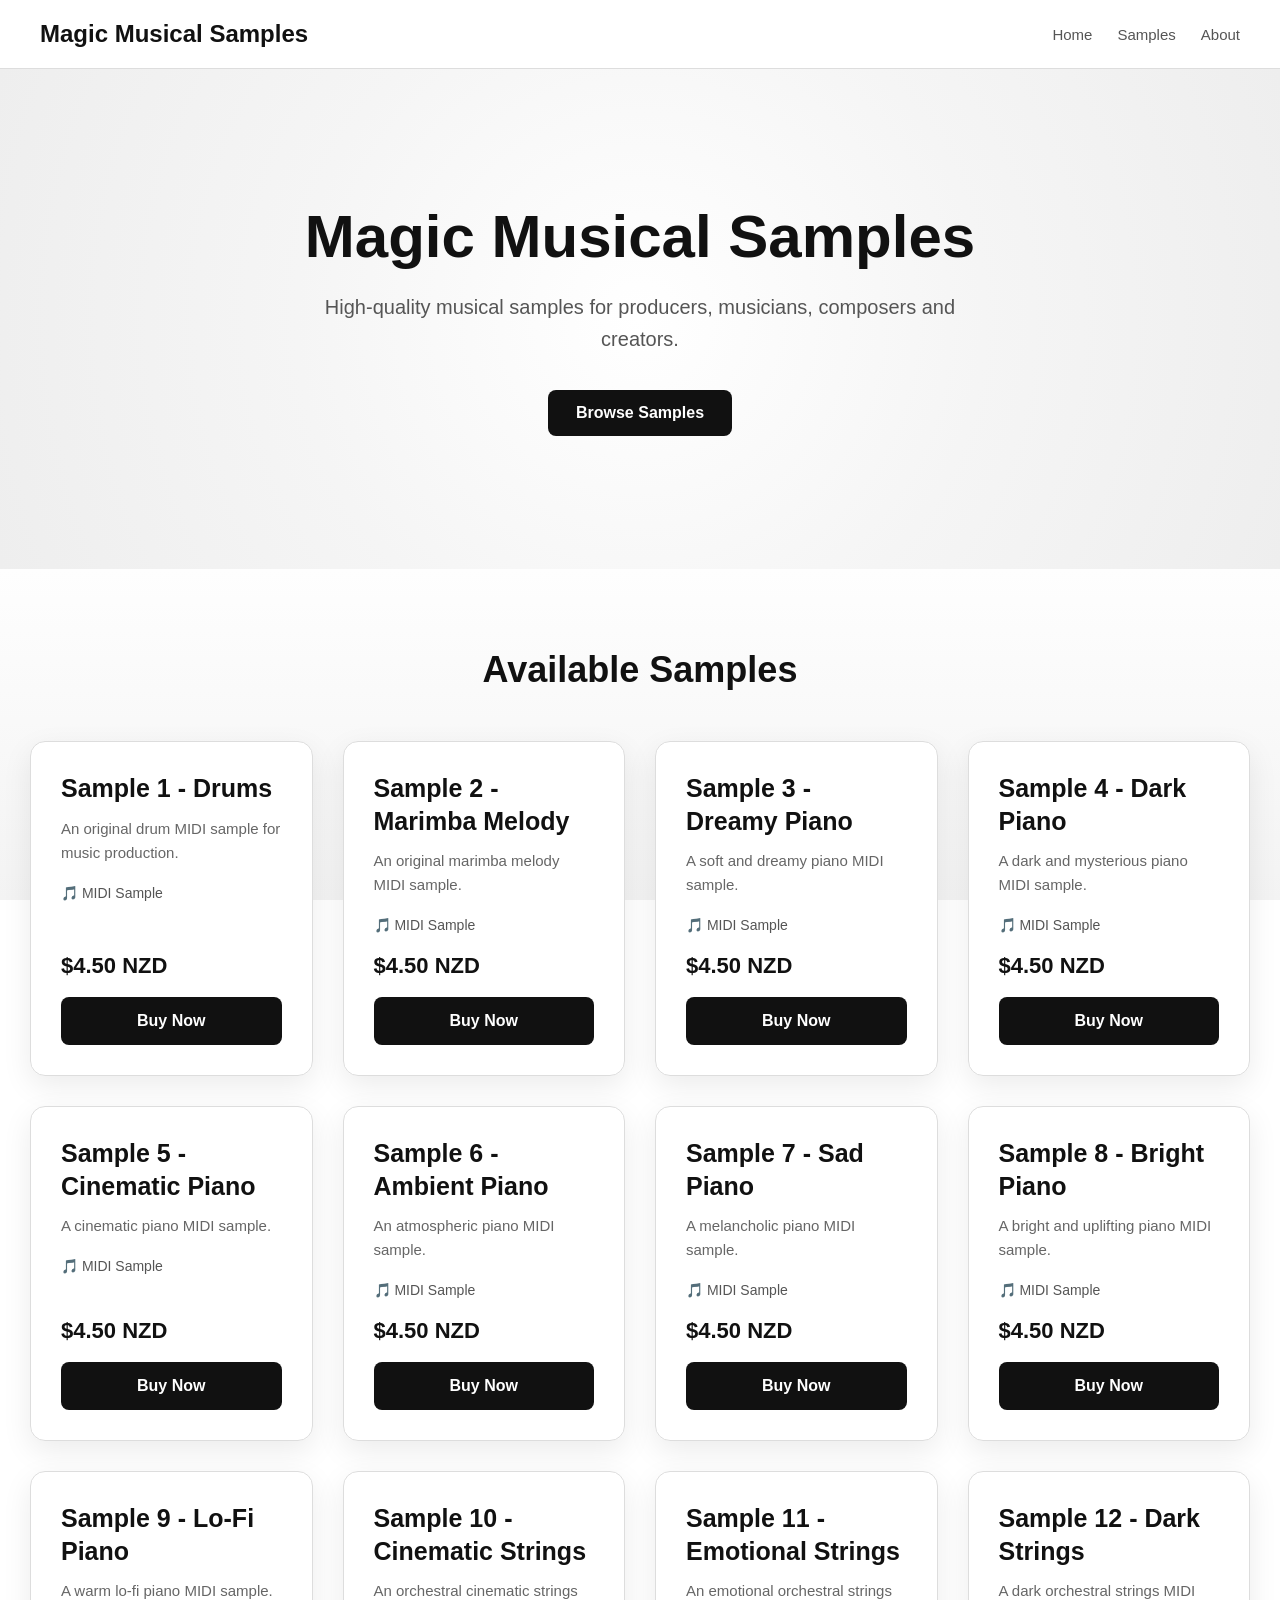
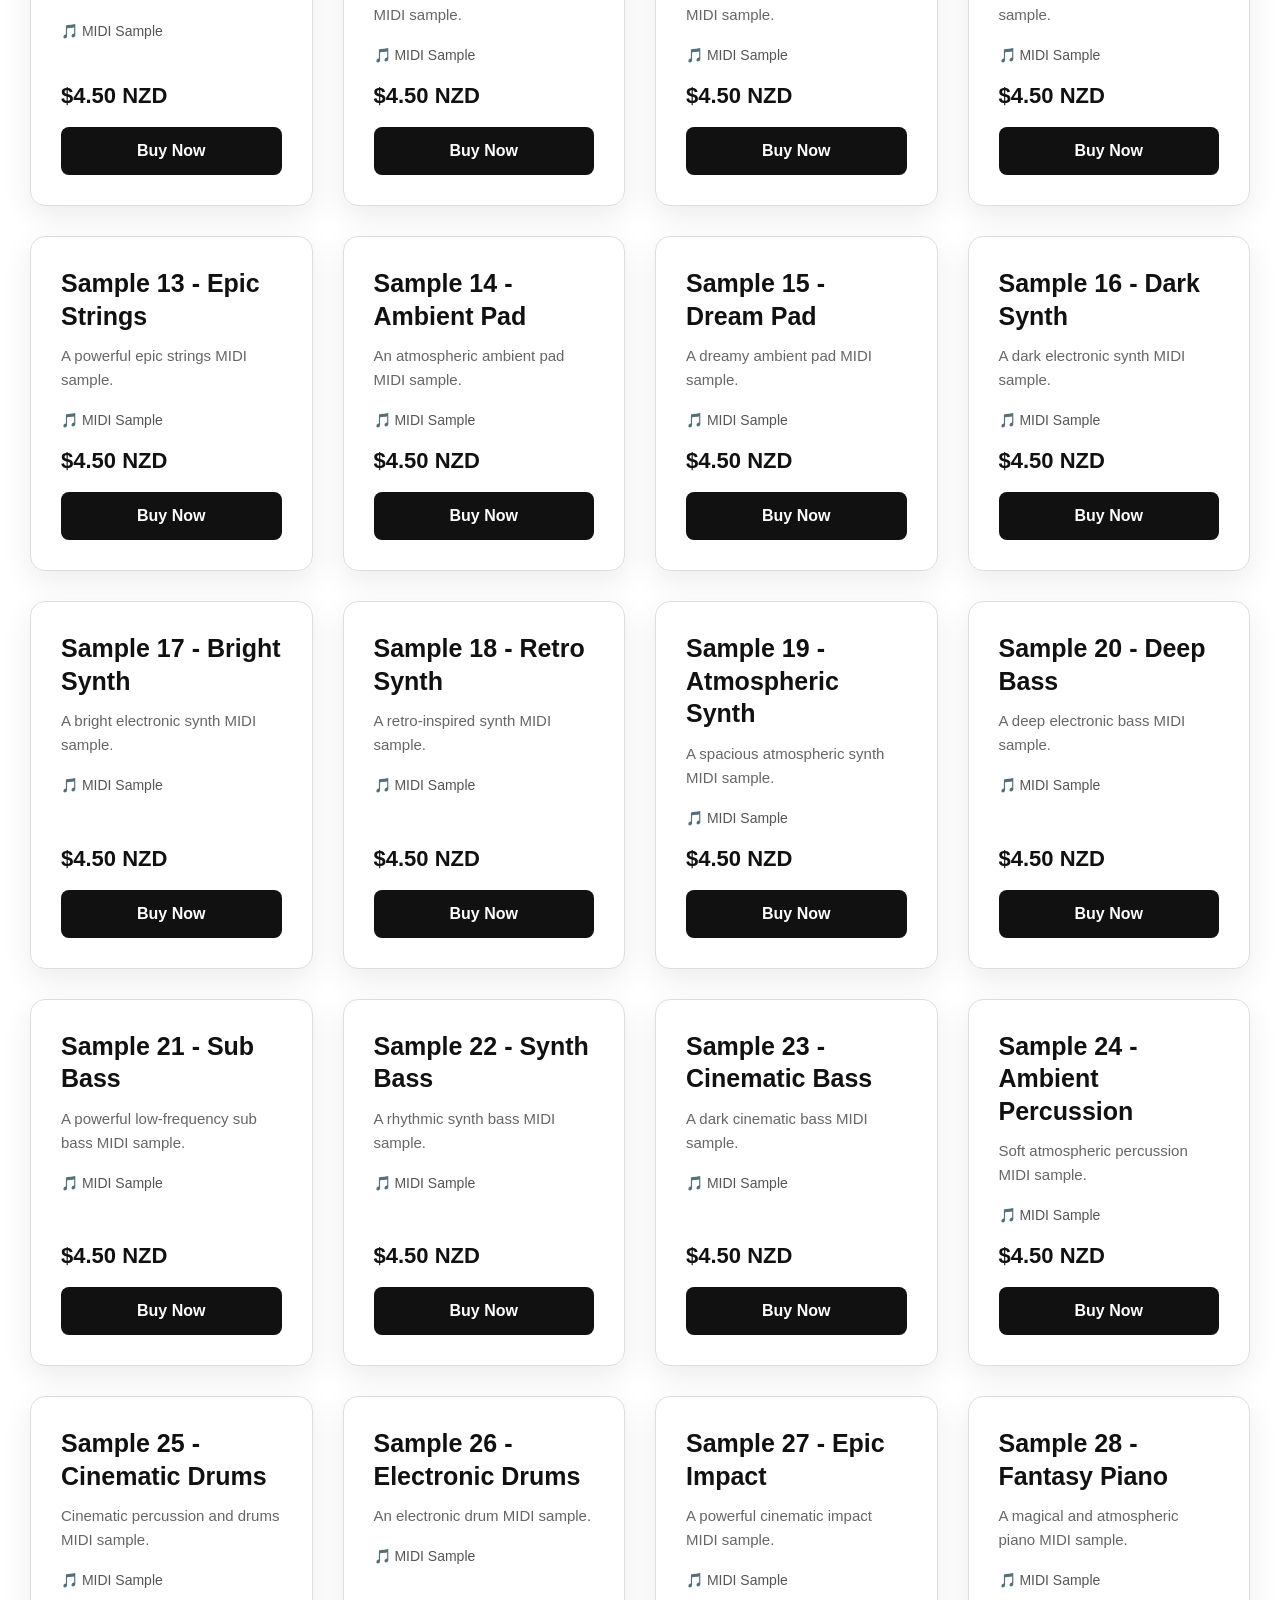
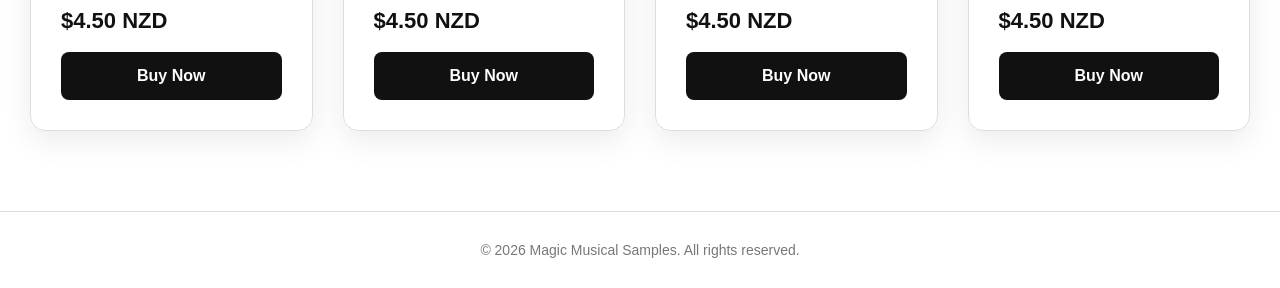
==== commit 24cae2d0: "Update index.html" ====
--- a/index.html
+++ b/index.html
@@ -1,5 +1,6 @@
 <!DOCTYPE html>
 <html lang="en">
+
 <head>
     <meta charset="UTF-8">
     <meta name="viewport" content="width=device-width, initial-scale=1.0">
@@ -12,6 +13,7 @@
 <body>
 
 <header>
+
     <div class="logo">
         Magic Musical Samples
     </div>
@@ -21,6 +23,7 @@
         <a href="#samples">Samples</a>
         <a href="about.html">About</a>
     </nav>
+
 </header>
 
 
@@ -116,390 +119,728 @@
         <!-- SAMPLE 3 -->
 
         <div class="product-card">
+
             <h3>Sample 3 - Dreamy Piano</h3>
+
             <p class="product-description">
                 A soft and dreamy piano MIDI sample.
             </p>
-            <div class="sample-type">🎵 MIDI Sample</div>
-            <div class="price">$4.50 NZD</div>
-            <a class="buy-button" href="#" target="_blank">
-                Buy Now
-            </a>
+
+            <div class="sample-type">
+                🎵 MIDI Sample
+            </div>
+
+            <div class="price">
+                $4.50 NZD
+            </div>
+
+            <a
+                class="buy-button"
+                href="#"
+            >
+                Buy Now
+            </a>
+
         </div>
 
 
         <!-- SAMPLE 4 -->
 
         <div class="product-card">
+
             <h3>Sample 4 - Dark Piano</h3>
+
             <p class="product-description">
                 A dark and mysterious piano MIDI sample.
             </p>
-            <div class="sample-type">🎵 MIDI Sample</div>
-            <div class="price">$4.50 NZD</div>
-            <a class="buy-button" href="#" target="_blank">
-                Buy Now
-            </a>
+
+            <div class="sample-type">
+                🎵 MIDI Sample
+            </div>
+
+            <div class="price">
+                $4.50 NZD
+            </div>
+
+            <a
+                class="buy-button"
+                href="#"
+            >
+                Buy Now
+            </a>
+
         </div>
 
 
         <!-- SAMPLE 5 -->
 
         <div class="product-card">
+
             <h3>Sample 5 - Cinematic Piano</h3>
+
             <p class="product-description">
                 A cinematic piano MIDI sample.
             </p>
-            <div class="sample-type">🎵 MIDI Sample</div>
-            <div class="price">$4.50 NZD</div>
-            <a class="buy-button" href="#" target="_blank">
-                Buy Now
-            </a>
+
+            <div class="sample-type">
+                🎵 MIDI Sample
+            </div>
+
+            <div class="price">
+                $4.50 NZD
+            </div>
+
+            <a
+                class="buy-button"
+                href="#"
+            >
+                Buy Now
+            </a>
+
         </div>
 
 
         <!-- SAMPLE 6 -->
 
         <div class="product-card">
+
             <h3>Sample 6 - Ambient Piano</h3>
+
             <p class="product-description">
                 An atmospheric piano MIDI sample.
             </p>
-            <div class="sample-type">🎵 MIDI Sample</div>
-            <div class="price">$4.50 NZD</div>
-            <a class="buy-button" href="#" target="_blank">
-                Buy Now
-            </a>
+
+            <div class="sample-type">
+                🎵 MIDI Sample
+            </div>
+
+            <div class="price">
+                $4.50 NZD
+            </div>
+
+            <a
+                class="buy-button"
+                href="#"
+            >
+                Buy Now
+            </a>
+
         </div>
 
 
         <!-- SAMPLE 7 -->
 
         <div class="product-card">
+
             <h3>Sample 7 - Sad Piano</h3>
+
             <p class="product-description">
                 A melancholic piano MIDI sample.
             </p>
-            <div class="sample-type">🎵 MIDI Sample</div>
-            <div class="price">$4.50 NZD</div>
-            <a class="buy-button" href="#" target="_blank">
-                Buy Now
-            </a>
+
+            <div class="sample-type">
+                🎵 MIDI Sample
+            </div>
+
+            <div class="price">
+                $4.50 NZD
+            </div>
+
+            <a
+                class="buy-button"
+                href="#"
+            >
+                Buy Now
+            </a>
+
         </div>
 
 
         <!-- SAMPLE 8 -->
 
         <div class="product-card">
+
             <h3>Sample 8 - Bright Piano</h3>
+
             <p class="product-description">
                 A bright and uplifting piano MIDI sample.
             </p>
-            <div class="sample-type">🎵 MIDI Sample</div>
-            <div class="price">$4.50 NZD</div>
-            <a class="buy-button" href="#" target="_blank">
-                Buy Now
-            </a>
+
+            <div class="sample-type">
+                🎵 MIDI Sample
+            </div>
+
+            <div class="price">
+                $4.50 NZD
+            </div>
+
+            <a
+                class="buy-button"
+                href="#"
+            >
+                Buy Now
+            </a>
+
         </div>
 
 
         <!-- SAMPLE 9 -->
 
         <div class="product-card">
+
             <h3>Sample 9 - Lo-Fi Piano</h3>
+
             <p class="product-description">
                 A warm lo-fi piano MIDI sample.
             </p>
-            <div class="sample-type">🎵 MIDI Sample</div>
-            <div class="price">$4.50 NZD</div>
-            <a class="buy-button" href="#" target="_blank">
-                Buy Now
-            </a>
+
+            <div class="sample-type">
+                🎵 MIDI Sample
+            </div>
+
+            <div class="price">
+                $4.50 NZD
+            </div>
+
+            <a
+                class="buy-button"
+                href="#"
+            >
+                Buy Now
+            </a>
+
         </div>
 
 
         <!-- SAMPLE 10 -->
 
         <div class="product-card">
+
             <h3>Sample 10 - Cinematic Strings</h3>
+
             <p class="product-description">
                 An orchestral cinematic strings MIDI sample.
             </p>
-            <div class="sample-type">🎵 MIDI Sample</div>
-            <div class="price">$4.50 NZD</div>
-            <a class="buy-button" href="#" target="_blank">
-                Buy Now
-            </a>
+
+            <div class="sample-type">
+                🎵 MIDI Sample
+            </div>
+
+            <div class="price">
+                $4.50 NZD
+            </div>
+
+            <a
+                class="buy-button"
+                href="#"
+            >
+                Buy Now
+            </a>
+
         </div>
 
 
         <!-- SAMPLE 11 -->
 
         <div class="product-card">
+
             <h3>Sample 11 - Emotional Strings</h3>
+
             <p class="product-description">
                 An emotional orchestral strings MIDI sample.
             </p>
-            <div class="sample-type">🎵 MIDI Sample</div>
-            <div class="price">$4.50 NZD</div>
-            <a class="buy-button" href="#" target="_blank">
-                Buy Now
-            </a>
+
+            <div class="sample-type">
+                🎵 MIDI Sample
+            </div>
+
+            <div class="price">
+                $4.50 NZD
+            </div>
+
+            <a
+                class="buy-button"
+                href="#"
+            >
+                Buy Now
+            </a>
+
         </div>
 
 
         <!-- SAMPLE 12 -->
 
         <div class="product-card">
+
             <h3>Sample 12 - Dark Strings</h3>
+
             <p class="product-description">
                 A dark orchestral strings MIDI sample.
             </p>
-            <div class="sample-type">🎵 MIDI Sample</div>
-            <div class="price">$4.50 NZD</div>
-            <a class="buy-button" href="#" target="_blank">
-                Buy Now
-            </a>
+
+            <div class="sample-type">
+                🎵 MIDI Sample
+            </div>
+
+            <div class="price">
+                $4.50 NZD
+            </div>
+
+            <a
+                class="buy-button"
+                href="#"
+            >
+                Buy Now
+            </a>
+
         </div>
 
 
         <!-- SAMPLE 13 -->
 
         <div class="product-card">
+
             <h3>Sample 13 - Epic Strings</h3>
+
             <p class="product-description">
                 A powerful epic strings MIDI sample.
             </p>
-            <div class="sample-type">🎵 MIDI Sample</div>
-            <div class="price">$4.50 NZD</div>
-            <a class="buy-button" href="#" target="_blank">
-                Buy Now
-            </a>
+
+            <div class="sample-type">
+                🎵 MIDI Sample
+            </div>
+
+            <div class="price">
+                $4.50 NZD
+            </div>
+
+            <a
+                class="buy-button"
+                href="#"
+            >
+                Buy Now
+            </a>
+
         </div>
 
 
         <!-- SAMPLE 14 -->
 
         <div class="product-card">
+
             <h3>Sample 14 - Ambient Pad</h3>
+
             <p class="product-description">
                 An atmospheric ambient pad MIDI sample.
             </p>
-            <div class="sample-type">🎵 MIDI Sample</div>
-            <div class="price">$4.50 NZD</div>
-            <a class="buy-button" href="#" target="_blank">
-                Buy Now
-            </a>
+
+            <div class="sample-type">
+                🎵 MIDI Sample
+            </div>
+
+            <div class="price">
+                $4.50 NZD
+            </div>
+
+            <a
+                class="buy-button"
+                href="#"
+            >
+                Buy Now
+            </a>
+
         </div>
 
 
         <!-- SAMPLE 15 -->
 
         <div class="product-card">
+
             <h3>Sample 15 - Dream Pad</h3>
+
             <p class="product-description">
                 A dreamy ambient pad MIDI sample.
             </p>
-            <div class="sample-type">🎵 MIDI Sample</div>
-            <div class="price">$4.50 NZD</div>
-            <a class="buy-button" href="#" target="_blank">
-                Buy Now
-            </a>
+
+            <div class="sample-type">
+                🎵 MIDI Sample
+            </div>
+
+            <div class="price">
+                $4.50 NZD
+            </div>
+
+            <a
+                class="buy-button"
+                href="#"
+            >
+                Buy Now
+            </a>
+
         </div>
 
 
         <!-- SAMPLE 16 -->
 
         <div class="product-card">
+
             <h3>Sample 16 - Dark Synth</h3>
+
             <p class="product-description">
                 A dark electronic synth MIDI sample.
             </p>
-            <div class="sample-type">🎵 MIDI Sample</div>
-            <div class="price">$4.50 NZD</div>
-            <a class="buy-button" href="#" target="_blank">
-                Buy Now
-            </a>
+
+            <div class="sample-type">
+                🎵 MIDI Sample
+            </div>
+
+            <div class="price">
+                $4.50 NZD
+            </div>
+
+            <a
+                class="buy-button"
+                href="#"
+            >
+                Buy Now
+            </a>
+
         </div>
 
 
         <!-- SAMPLE 17 -->
 
         <div class="product-card">
+
             <h3>Sample 17 - Bright Synth</h3>
+
             <p class="product-description">
                 A bright electronic synth MIDI sample.
             </p>
-            <div class="sample-type">🎵 MIDI Sample</div>
-            <div class="price">$4.50 NZD</div>
-            <a class="buy-button" href="#" target="_blank">
-                Buy Now
-            </a>
+
+            <div class="sample-type">
+                🎵 MIDI Sample
+            </div>
+
+            <div class="price">
+                $4.50 NZD
+            </div>
+
+            <a
+                class="buy-button"
+                href="#"
+            >
+                Buy Now
+            </a>
+
         </div>
 
 
         <!-- SAMPLE 18 -->
 
         <div class="product-card">
+
             <h3>Sample 18 - Retro Synth</h3>
+
             <p class="product-description">
                 A retro-inspired synth MIDI sample.
             </p>
-            <div class="sample-type">🎵 MIDI Sample</div>
-            <div class="price">$4.50 NZD</div>
-            <a class="buy-button" href="#" target="_blank">
-                Buy Now
-            </a>
+
+            <div class="sample-type">
+                🎵 MIDI Sample
+            </div>
+
+            <div class="price">
+                $4.50 NZD
+            </div>
+
+            <a
+                class="buy-button"
+                href="#"
+            >
+                Buy Now
+            </a>
+
         </div>
 
 
         <!-- SAMPLE 19 -->
 
         <div class="product-card">
+
             <h3>Sample 19 - Atmospheric Synth</h3>
+
             <p class="product-description">
                 A spacious atmospheric synth MIDI sample.
             </p>
-            <div class="sample-type">🎵 MIDI Sample</div>
-            <div class="price">$4.50 NZD</div>
-            <a class="buy-button" href="#" target="_blank">
-                Buy Now
-            </a>
+
+            <div class="sample-type">
+                🎵 MIDI Sample
+            </div>
+
+            <div class="price">
+                $4.50 NZD
+            </div>
+
+            <a
+                class="buy-button"
+                href="#"
+            >
+                Buy Now
+            </a>
+
         </div>
 
 
         <!-- SAMPLE 20 -->
 
         <div class="product-card">
+
             <h3>Sample 20 - Deep Bass</h3>
+
             <p class="product-description">
                 A deep electronic bass MIDI sample.
             </p>
-            <div class="sample-type">🎵 MIDI Sample</div>
-            <div class="price">$4.50 NZD</div>
-            <a class="buy-button" href="#" target="_blank">
-                Buy Now
-            </a>
+
+            <div class="sample-type">
+                🎵 MIDI Sample
+            </div>
+
+            <div class="price">
+                $4.50 NZD
+            </div>
+
+            <a
+                class="buy-button"
+                href="#"
+            >
+                Buy Now
+            </a>
+
         </div>
 
 
         <!-- SAMPLE 21 -->
 
         <div class="product-card">
+
             <h3>Sample 21 - Sub Bass</h3>
+
             <p class="product-description">
                 A powerful low-frequency sub bass MIDI sample.
             </p>
-            <div class="sample-type">🎵 MIDI Sample</div>
-            <div class="price">$4.50 NZD</div>
-            <a class="buy-button" href="#" target="_blank">
-                Buy Now
-            </a>
+
+            <div class="sample-type">
+                🎵 MIDI Sample
+            </div>
+
+            <div class="price">
+                $4.50 NZD
+            </div>
+
+            <a
+                class="buy-button"
+                href="#"
+            >
+                Buy Now
+            </a>
+
         </div>
 
 
         <!-- SAMPLE 22 -->
 
         <div class="product-card">
+
             <h3>Sample 22 - Synth Bass</h3>
+
             <p class="product-description">
                 A rhythmic synth bass MIDI sample.
             </p>
-            <div class="sample-type">🎵 MIDI Sample</div>
-            <div class="price">$4.50 NZD</div>
-            <a class="buy-button" href="#" target="_blank">
-                Buy Now
-            </a>
+
+            <div class="sample-type">
+                🎵 MIDI Sample
+            </div>
+
+            <div class="price">
+                $4.50 NZD
+            </div>
+
+            <a
+                class="buy-button"
+                href="#"
+            >
+                Buy Now
+            </a>
+
         </div>
 
 
         <!-- SAMPLE 23 -->
 
         <div class="product-card">
+
             <h3>Sample 23 - Cinematic Bass</h3>
+
             <p class="product-description">
                 A dark cinematic bass MIDI sample.
             </p>
-            <div class="sample-type">🎵 MIDI Sample</div>
-            <div class="price">$4.50 NZD</div>
-            <a class="buy-button" href="#" target="_blank">
-                Buy Now
-            </a>
+
+            <div class="sample-type">
+                🎵 MIDI Sample
+            </div>
+
+            <div class="price">
+                $4.50 NZD
+            </div>
+
+            <a
+                class="buy-button"
+                href="#"
+            >
+                Buy Now
+            </a>
+
         </div>
 
 
         <!-- SAMPLE 24 -->
 
         <div class="product-card">
+
             <h3>Sample 24 - Ambient Percussion</h3>
+
             <p class="product-description">
                 Soft atmospheric percussion MIDI sample.
             </p>
-            <div class="sample-type">🎵 MIDI Sample</div>
-            <div class="price">$4.50 NZD</div>
-            <a class="buy-button" href="#" target="_blank">
-                Buy Now
-            </a>
+
+            <div class="sample-type">
+                🎵 MIDI Sample
+            </div>
+
+            <div class="price">
+                $4.50 NZD
+            </div>
+
+            <a
+                class="buy-button"
+                href="#"
+            >
+                Buy Now
+            </a>
+
         </div>
 
 
         <!-- SAMPLE 25 -->
 
         <div class="product-card">
+
             <h3>Sample 25 - Cinematic Drums</h3>
+
             <p class="product-description">
                 Cinematic percussion and drums MIDI sample.
             </p>
-            <div class="sample-type">🎵 MIDI Sample</div>
-            <div class="price">$4.50 NZD</div>
-            <a class="buy-button" href="#" target="_blank">
-                Buy Now
-            </a>
+
+            <div class="sample-type">
+                🎵 MIDI Sample
+            </div>
+
+            <div class="price">
+                $4.50 NZD
+            </div>
+
+            <a
+                class="buy-button"
+                href="#"
+            >
+                Buy Now
+            </a>
+
         </div>
 
 
         <!-- SAMPLE 26 -->
 
         <div class="product-card">
+
             <h3>Sample 26 - Electronic Drums</h3>
+
             <p class="product-description">
                 An electronic drum MIDI sample.
             </p>
-            <div class="sample-type">🎵 MIDI Sample</div>
-            <div class="price">$4.50 NZD</div>
-            <a class="buy-button" href="#" target="_blank">
-                Buy Now
-            </a>
+
+            <div class="sample-type">
+                🎵 MIDI Sample
+            </div>
+
+            <div class="price">
+                $4.50 NZD
+            </div>
+
+            <a
+                class="buy-button"
+                href="#"
+            >
+                Buy Now
+            </a>
+
         </div>
 
 
         <!-- SAMPLE 27 -->
 
         <div class="product-card">
+
             <h3>Sample 27 - Epic Impact</h3>
+
             <p class="product-description">
                 A powerful cinematic impact MIDI sample.
             </p>
-            <div class="sample-type">🎵 MIDI Sample</div>
-            <div class="price">$4.50 NZD</div>
-            <a class="buy-button" href="#" target="_blank">
-                Buy Now
-            </a>
+
+            <div class="sample-type">
+                🎵 MIDI Sample
+            </div>
+
+            <div class="price">
+                $4.50 NZD
+            </div>
+
+            <a
+                class="buy-button"
+                href="#"
+            >
+                Buy Now
+            </a>
+
         </div>
 
 
         <!-- SAMPLE 28 -->
 
         <div class="product-card">
+
             <h3>Sample 28 - Fantasy Piano</h3>
+
             <p class="product-description">
                 A magical and atmospheric piano MIDI sample.
             </p>
-            <div class="sample-type">🎵 MIDI Sample</div>
-            <div class="price">$4.50 NZD</div>
-            <a class="buy-button" href="#" target="_blank">
-                Buy Now
-            </a>
+
+            <div class="sample-type">
+                🎵 MIDI Sample
+            </div>
+
+            <div class="price">
+                $4.50 NZD
+            </div>
+
+            <a
+                class="buy-button"
+                href="#"
+            >
+                Buy Now
+            </a>
+
         </div>
 
 
@@ -517,4 +858,5 @@
 
 
 </body>
+
 </html>
--- a/style.css
+++ b/style.css
@@ -1,32 +1,12 @@
-/* =========================================================
-   MAGIC MUSICAL SAMPLES
-   MAIN STYLESHEET
-   ========================================================= */
-
-
-/* =========================================================
-   RESET
-   ========================================================= */
-
 * {
     box-sizing: border-box;
     margin: 0;
     padding: 0;
 }
 
-
-/* =========================================================
-   HTML
-   ========================================================= */
-
 html {
     scroll-behavior: smooth;
 }
-
-
-/* =========================================================
-   BODY
-   ========================================================= */
 
 body {
     font-family: Arial, Helvetica, sans-serif;
@@ -39,20 +19,18 @@
         linear-gradient(
             180deg,
             #ffffff 0%,
-            #f8f8f8 35%,
-            #ffffff 70%,
-            #f5f5f5 100%
+            #f8f8f8 30%,
+            #ffffff 60%,
+            #f3f3f3 100%
         );
 
     background-attachment: fixed;
 
-    animation: pageFadeIn 1.8s ease-in-out;
-}
-
-
-/* =========================================================
-   PAGE FADE IN
-   ========================================================= */
+    animation: pageFadeIn 2s ease-in-out;
+}
+
+
+/* PAGE FADE */
 
 @keyframes pageFadeIn {
 
@@ -67,17 +45,14 @@
 }
 
 
-/* =========================================================
-   HEADER
-   ========================================================= */
+/* HEADER */
 
 header {
-
     width: 100%;
 
-    background: rgba(255, 255, 255, 0.94);
-
-    border-bottom: 1px solid #dddddd;
+    background: rgba(255, 255, 255, 0.95);
+
+    border-bottom: 1px solid #ddd;
 
     padding: 20px 40px;
 
@@ -94,40 +69,29 @@
     z-index: 1000;
 
     backdrop-filter: blur(10px);
-
-}
-
-
-/* =========================================================
-   LOGO
-   ========================================================= */
+}
+
+
+/* LOGO */
 
 .logo {
-
     font-size: 24px;
 
     font-weight: bold;
 
     color: #111;
-
-}
-
-
-/* =========================================================
-   NAVIGATION
-   ========================================================= */
+}
+
+
+/* NAVIGATION */
 
 nav {
-
     display: flex;
 
     align-items: center;
-
-}
-
+}
 
 nav a {
-
     color: #555;
 
     text-decoration: none;
@@ -136,28 +100,19 @@
 
     font-size: 15px;
 
-    transition:
-        color 0.25s ease,
-        transform 0.25s ease;
-
-}
-
+    transition: 0.25s;
+}
 
 nav a:hover {
-
     color: #000;
 
     transform: translateY(-1px);
-
-}
-
-
-/* =========================================================
-   HERO
-   ========================================================= */
+}
+
+
+/* HERO */
 
 .hero {
-
     min-height: 500px;
 
     display: flex;
@@ -176,19 +131,15 @@
         radial-gradient(
             circle at center,
             #ffffff 0%,
-            #f5f5f5 45%,
+            #f5f5f5 50%,
             #eeeeee 100%
         );
-
-}
-
-
-/* =========================================================
-   HERO TITLE
-   ========================================================= */
+}
+
+
+/* HERO TITLE */
 
 .hero h1 {
-
     font-size: 60px;
 
     margin-bottom: 20px;
@@ -196,37 +147,28 @@
     color: #111;
 
     animation: heroFade 1.5s ease;
-
-}
-
+}
 
 @keyframes heroFade {
 
     from {
-
         opacity: 0;
 
         transform: translateY(20px);
-
     }
 
     to {
-
         opacity: 1;
 
         transform: translateY(0);
-
-    }
-
-}
-
-
-/* =========================================================
-   HERO TEXT
-   ========================================================= */
+    }
+
+}
+
+
+/* HERO TEXT */
 
 .hero p {
-
     max-width: 650px;
 
     color: #555;
@@ -234,16 +176,12 @@
     font-size: 20px;
 
     line-height: 1.6;
-
-}
-
-
-/* =========================================================
-   BROWSE BUTTON
-   ========================================================= */
+}
+
+
+/* BROWSE BUTTON */
 
 .browse-button {
-
     margin-top: 35px;
 
     padding: 14px 28px;
@@ -257,179 +195,131 @@
     text-decoration: none;
 
     font-weight: bold;
+
+    transition: 0.25s;
+}
+
+.browse-button:hover {
+    transform: translateY(-3px);
+
+    background: #333;
+
+    box-shadow:
+        0 8px 20px rgba(0, 0, 0, 0.15);
+}
+
+
+/* PRODUCTS */
+
+.products-section {
+    width: 100%;
+
+    max-width: 1650px;
+
+    margin: auto;
+
+    padding: 80px 30px;
+}
+
+
+/* PRODUCTS TITLE */
+
+.products-section h2 {
+    text-align: center;
+
+    font-size: 36px;
+
+    margin-bottom: 50px;
+
+    color: #111;
+}
+
+
+/* PRODUCT GRID */
+
+.product-grid {
+    display: grid;
+
+    grid-template-columns:
+        repeat(4, 1fr);
+
+    gap: 30px;
+}
+
+
+/* PRODUCT CARD */
+
+.product-card {
+    background: rgba(255, 255, 255, 0.97);
+
+    border: 1px solid #ddd;
+
+    border-radius: 15px;
+
+    padding: 30px;
+
+    min-height: 320px;
+
+    display: flex;
+
+    flex-direction: column;
+
+    box-shadow:
+        0 10px 30px rgba(0, 0, 0, 0.08);
 
     transition:
         transform 0.25s ease,
-        background 0.25s ease,
         box-shadow 0.25s ease;
-
-}
-
-
-.browse-button:hover {
-
-    transform: translateY(-3px);
-
-    background: #333;
-
-    box-shadow:
-        0 8px 20px rgba(0, 0, 0, 0.15);
-
-}
-
-
-/* =========================================================
-   PRODUCTS SECTION
-   ========================================================= */
-
-.products-section {
-
-    width: 100%;
-
-    padding: 80px 30px;
-
-    max-width: 1500px;
-
-    margin: auto;
-
-}
-
-
-/* =========================================================
-   PRODUCTS TITLE
-   ========================================================= */
-
-.products-section h2 {
-
-    text-align: center;
-
-    font-size: 36px;
-
-    margin-bottom: 50px;
-
-    color: #111;
-
-}
-
-
-/* =========================================================
-   PRODUCT GRID
-   ========================================================= */
-
-.product-grid {
-
-    display: grid;
-
-    grid-template-columns:
-        repeat(4, 1fr);
-
-    gap: 25px;
-
-}
-
-
-/* =========================================================
-   PRODUCT CARD
-   ========================================================= */
-
-.product-card {
-
-    background: rgba(255, 255, 255, 0.96);
-
-    border: 1px solid #dddddd;
-
-    border-radius: 15px;
-
-    padding: 30px;
-
-    min-height: 300px;
-
-    display: flex;
-
-    flex-direction: column;
-
-    box-shadow:
-        0 10px 30px rgba(0, 0, 0, 0.08);
-
-    transition:
-        transform 0.25s ease,
-        box-shadow 0.25s ease,
-        border-color 0.25s ease;
-
-}
-
-
-/* =========================================================
-   CARD HOVER
-   ========================================================= */
+}
 
 .product-card:hover {
-
     transform: translateY(-5px);
-
-    border-color: #bbbbbb;
 
     box-shadow:
         0 18px 40px rgba(0, 0, 0, 0.13);
-
-}
-
-
-/* =========================================================
-   PRODUCT TITLE
-   ========================================================= */
+}
+
+
+/* PRODUCT TITLE */
 
 .product-card h3 {
-
     font-size: 25px;
 
+    line-height: 1.3;
+
     margin-bottom: 12px;
 
     color: #111;
-
-    line-height: 1.25;
-
-}
-
-
-/* =========================================================
-   PRODUCT DESCRIPTION
-   ========================================================= */
+}
+
+
+/* DESCRIPTION */
 
 .product-description {
-
     color: #666;
 
     line-height: 1.6;
 
-    margin-bottom: 22px;
-
     font-size: 15px;
 
-}
-
-
-/* =========================================================
-   AUDIO / MIDI LABEL
-   ========================================================= */
-
-.audio-title {
+    margin-bottom: 20px;
+}
+
+
+/* SAMPLE TYPE */
+
+.sample-type {
+    color: #555;
 
     font-size: 14px;
 
-    color: #555;
-
     margin-bottom: 20px;
-
-}
-
-
-/* =========================================================
-   PRICE
-   ========================================================= */
+}
+
+
+/* PRICE */
 
 .price {
-
     font-size: 22px;
 
     font-weight: bold;
@@ -439,16 +329,12 @@
     margin-top: auto;
 
     margin-bottom: 18px;
-
-}
-
-
-/* =========================================================
-   BUY BUTTON
-   ========================================================= */
+}
+
+
+/* BUY BUTTON */
 
 .buy-button {
-
     display: block;
 
     width: 100%;
@@ -463,69 +349,36 @@
 
     text-decoration: none;
 
-    border: none;
-
     border-radius: 8px;
 
     font-weight: bold;
 
     font-size: 16px;
-
-    cursor: pointer;
 
     transition:
         background 0.25s ease,
         transform 0.25s ease,
         box-shadow 0.25s ease;
-
-}
-
-
-/* =========================================================
-   BUY BUTTON HOVER
-   ========================================================= */
+}
 
 .buy-button:hover {
-
     background: #333;
 
     transform: translateY(-2px);
 
     box-shadow:
         0 8px 18px rgba(0, 0, 0, 0.18);
-
-}
-
-
-/* =========================================================
-   BUY BUTTON ACTIVE
-   ========================================================= */
+}
 
 .buy-button:active {
-
     transform: translateY(0);
-
-}
-
-
-/* =========================================================
-   WORK IN PROGRESS
-   ========================================================= */
-
-.product-card .price {
-
-    letter-spacing: 0.2px;
-
-}
-
-
-/* =========================================================
-   FOOTER
-   ========================================================= */
+}
+
+
+/* FOOTER */
 
 footer {
-
-    border-top: 1px solid #dddddd;
+    border-top: 1px solid #ddd;
 
     padding: 30px;
 
@@ -536,199 +389,137 @@
     font-size: 14px;
 
     background: rgba(255, 255, 255, 0.8);
-
-}
-
-
-/* =========================================================
-   LARGE SCREENS
-   ========================================================= */
+}
+
+
+/* LARGE SCREENS */
 
 @media (min-width: 1700px) {
 
     .products-section {
-
-        max-width: 1650px;
-
+        max-width: 1750px;
     }
 
     .product-grid {
-
-        gap: 30px;
-
+        gap: 35px;
     }
 
     .product-card {
-
         padding: 35px;
-
-    }
-
-}
-
-
-/* =========================================================
-   TABLETS
-   ========================================================= */
+    }
+
+}
+
+
+/* TABLETS */
 
 @media (max-width: 1100px) {
 
     .product-grid {
-
         grid-template-columns:
             repeat(3, 1fr);
-
-    }
-
-}
-
-
-/* =========================================================
-   SMALL TABLETS
-   ========================================================= */
+    }
+
+}
+
+
+/* SMALL TABLETS */
 
 @media (max-width: 850px) {
 
     .product-grid {
-
         grid-template-columns:
             repeat(2, 1fr);
-
-    }
-
-}
-
-
-/* =========================================================
-   MOBILE
-   ========================================================= */
+    }
+
+}
+
+
+/* MOBILE */
 
 @media (max-width: 600px) {
 
     header {
-
         padding: 18px 20px;
 
         flex-direction: column;
 
         gap: 12px;
-
-    }
-
+    }
 
     .logo {
-
         font-size: 21px;
 
         text-align: center;
-
-    }
-
+    }
 
     nav {
-
         justify-content: center;
 
         flex-wrap: wrap;
-
-    }
-
+    }
 
     nav a {
-
         margin-left: 10px;
 
         margin-right: 10px;
-
-    }
-
+    }
 
     .hero {
-
         min-height: 450px;
 
         padding: 60px 20px;
-
-    }
-
+    }
 
     .hero h1 {
-
         font-size: 42px;
-
-    }
-
+    }
 
     .hero p {
-
         font-size: 17px;
-
-    }
-
+    }
 
     .products-section {
-
         padding: 60px 20px;
-
-    }
-
+    }
 
     .products-section h2 {
-
         font-size: 30px;
 
         margin-bottom: 35px;
-
-    }
-
+    }
 
     .product-grid {
-
-        grid-template-columns:
-            1fr;
+        grid-template-columns: 1fr;
 
         gap: 20px;
-
-    }
-
+    }
 
     .product-card {
-
         min-height: 280px;
 
         padding: 25px;
-
-    }
-
-}
-
-
-/* =========================================================
-   EXTRA SMALL PHONES
-   ========================================================= */
+    }
+
+}
+
+
+/* SMALL PHONES */
 
 @media (max-width: 400px) {
 
     .hero h1 {
-
         font-size: 34px;
-
-    }
-
+    }
 
     .product-card h3 {
-
         font-size: 22px;
-
-    }
-
+    }
 
     .products-section {
-
         padding-left: 15px;
 
         padding-right: 15px;
-
-    }
-
-}
+    }
+
+}
